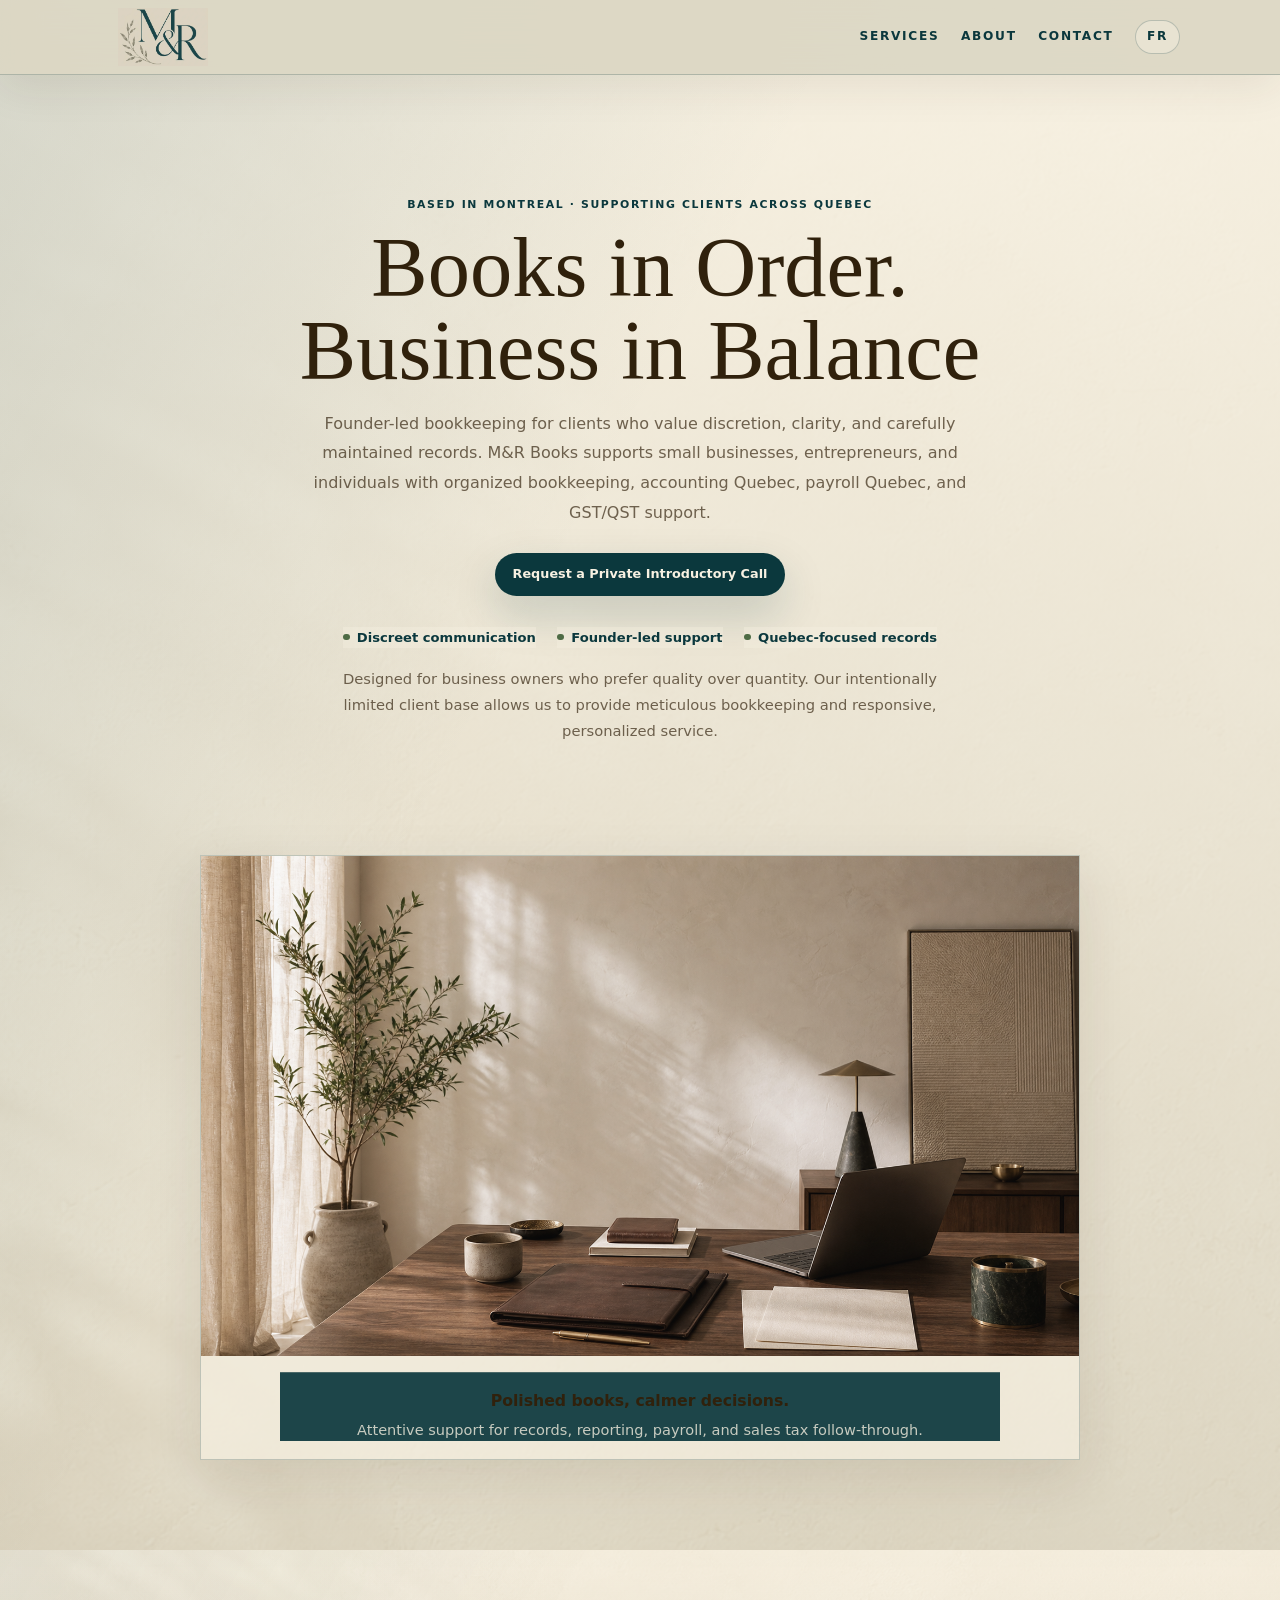
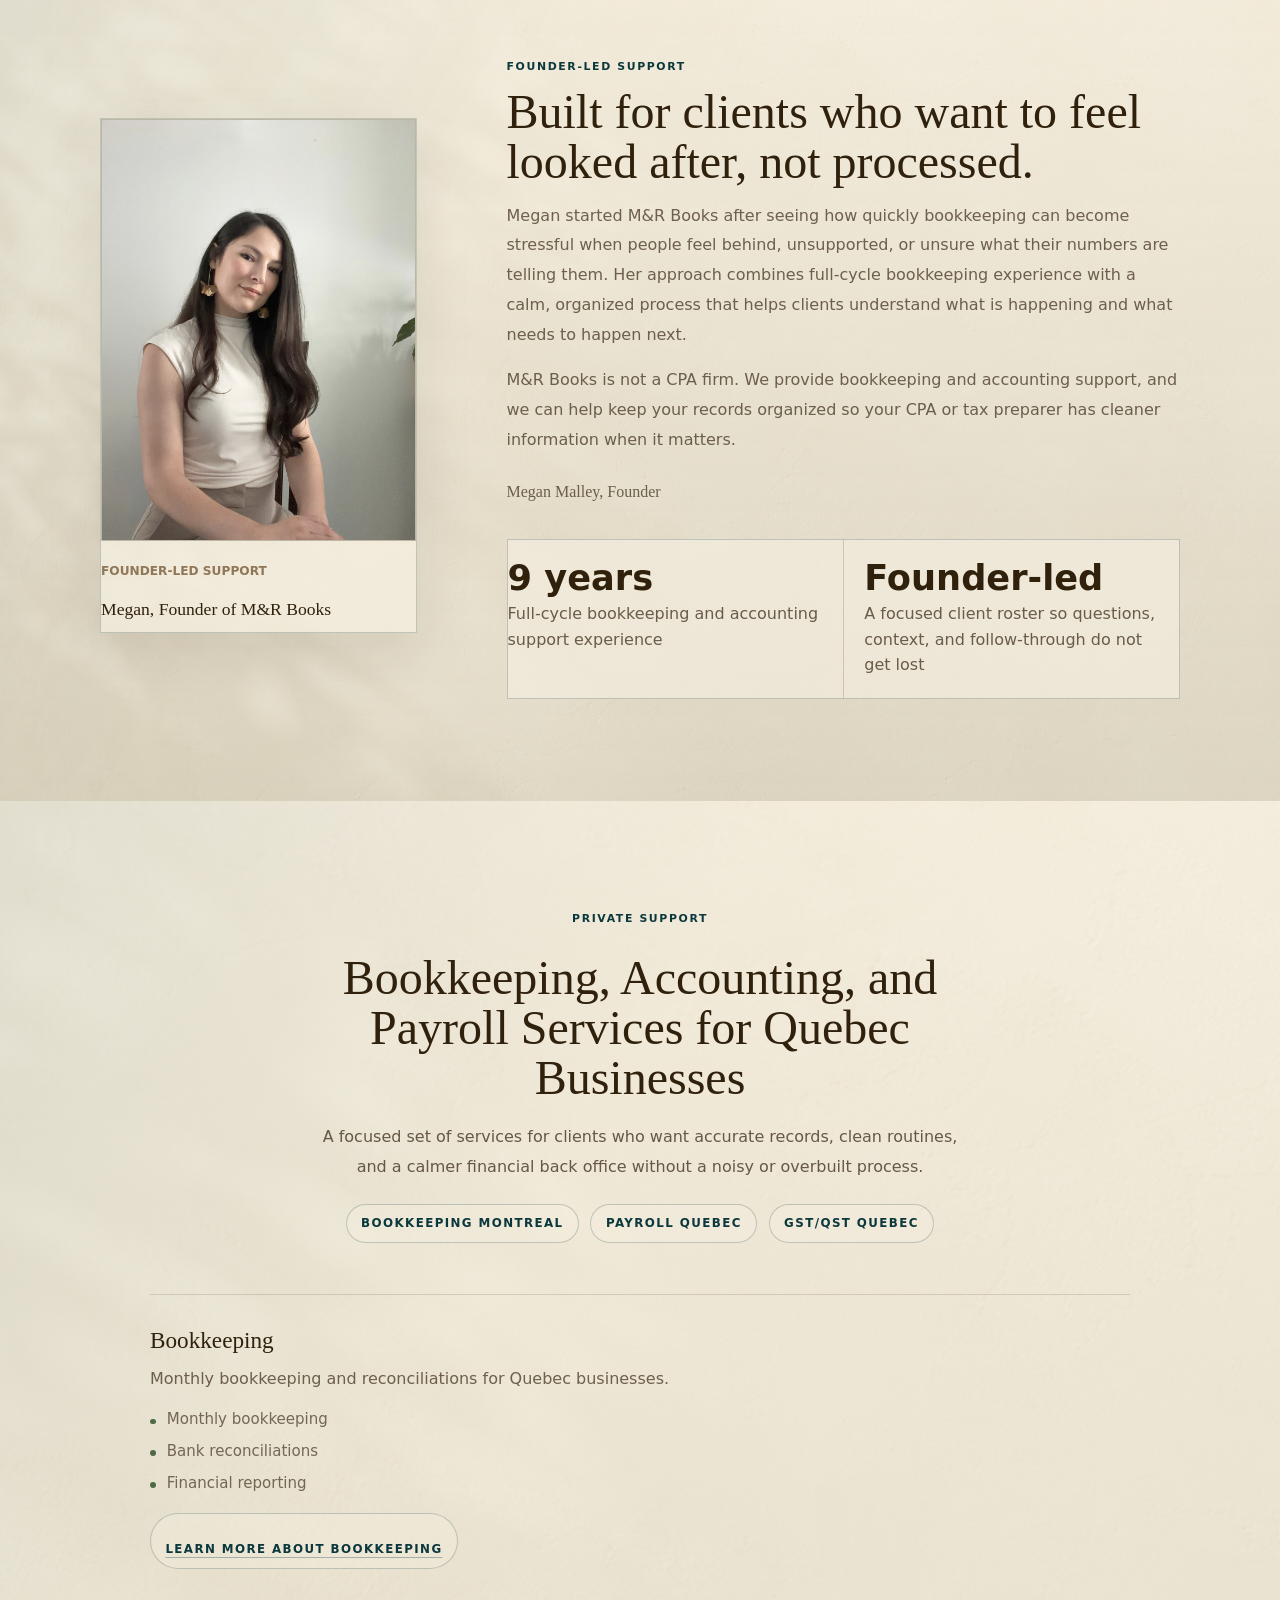
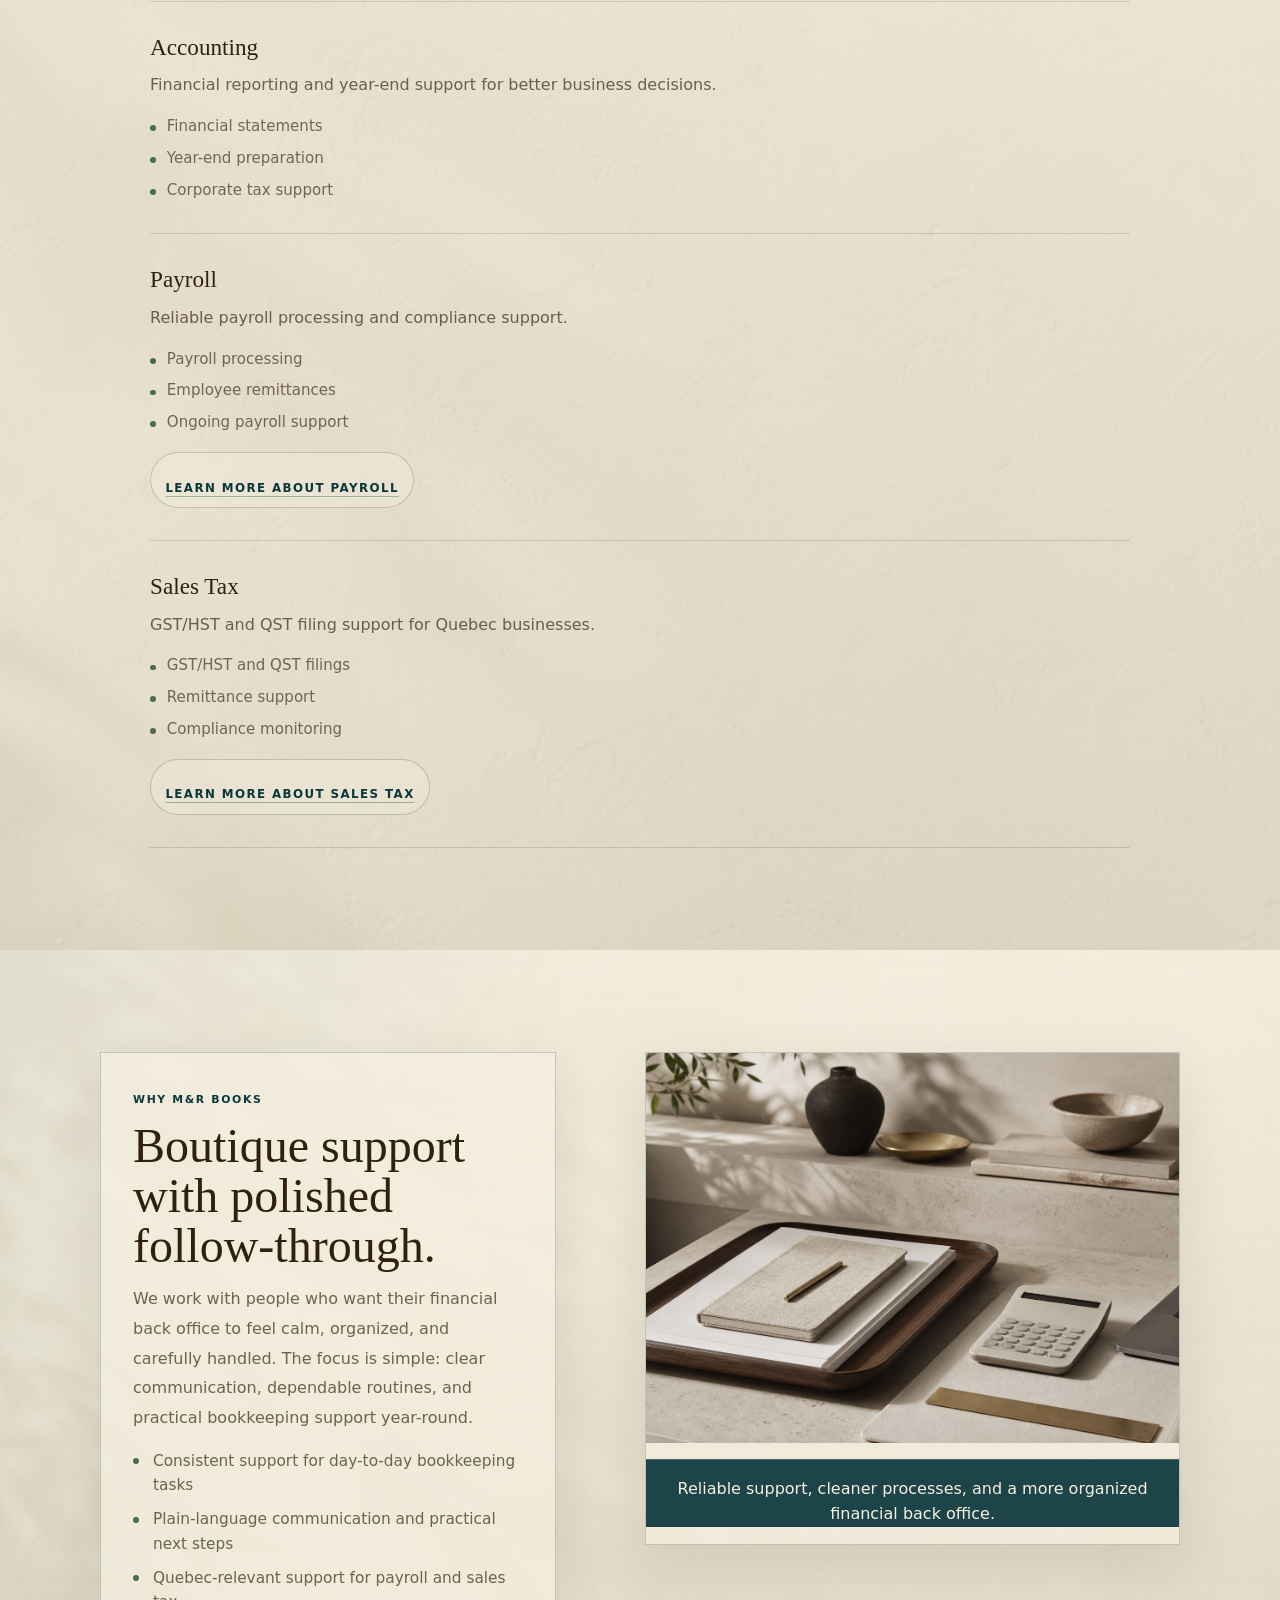
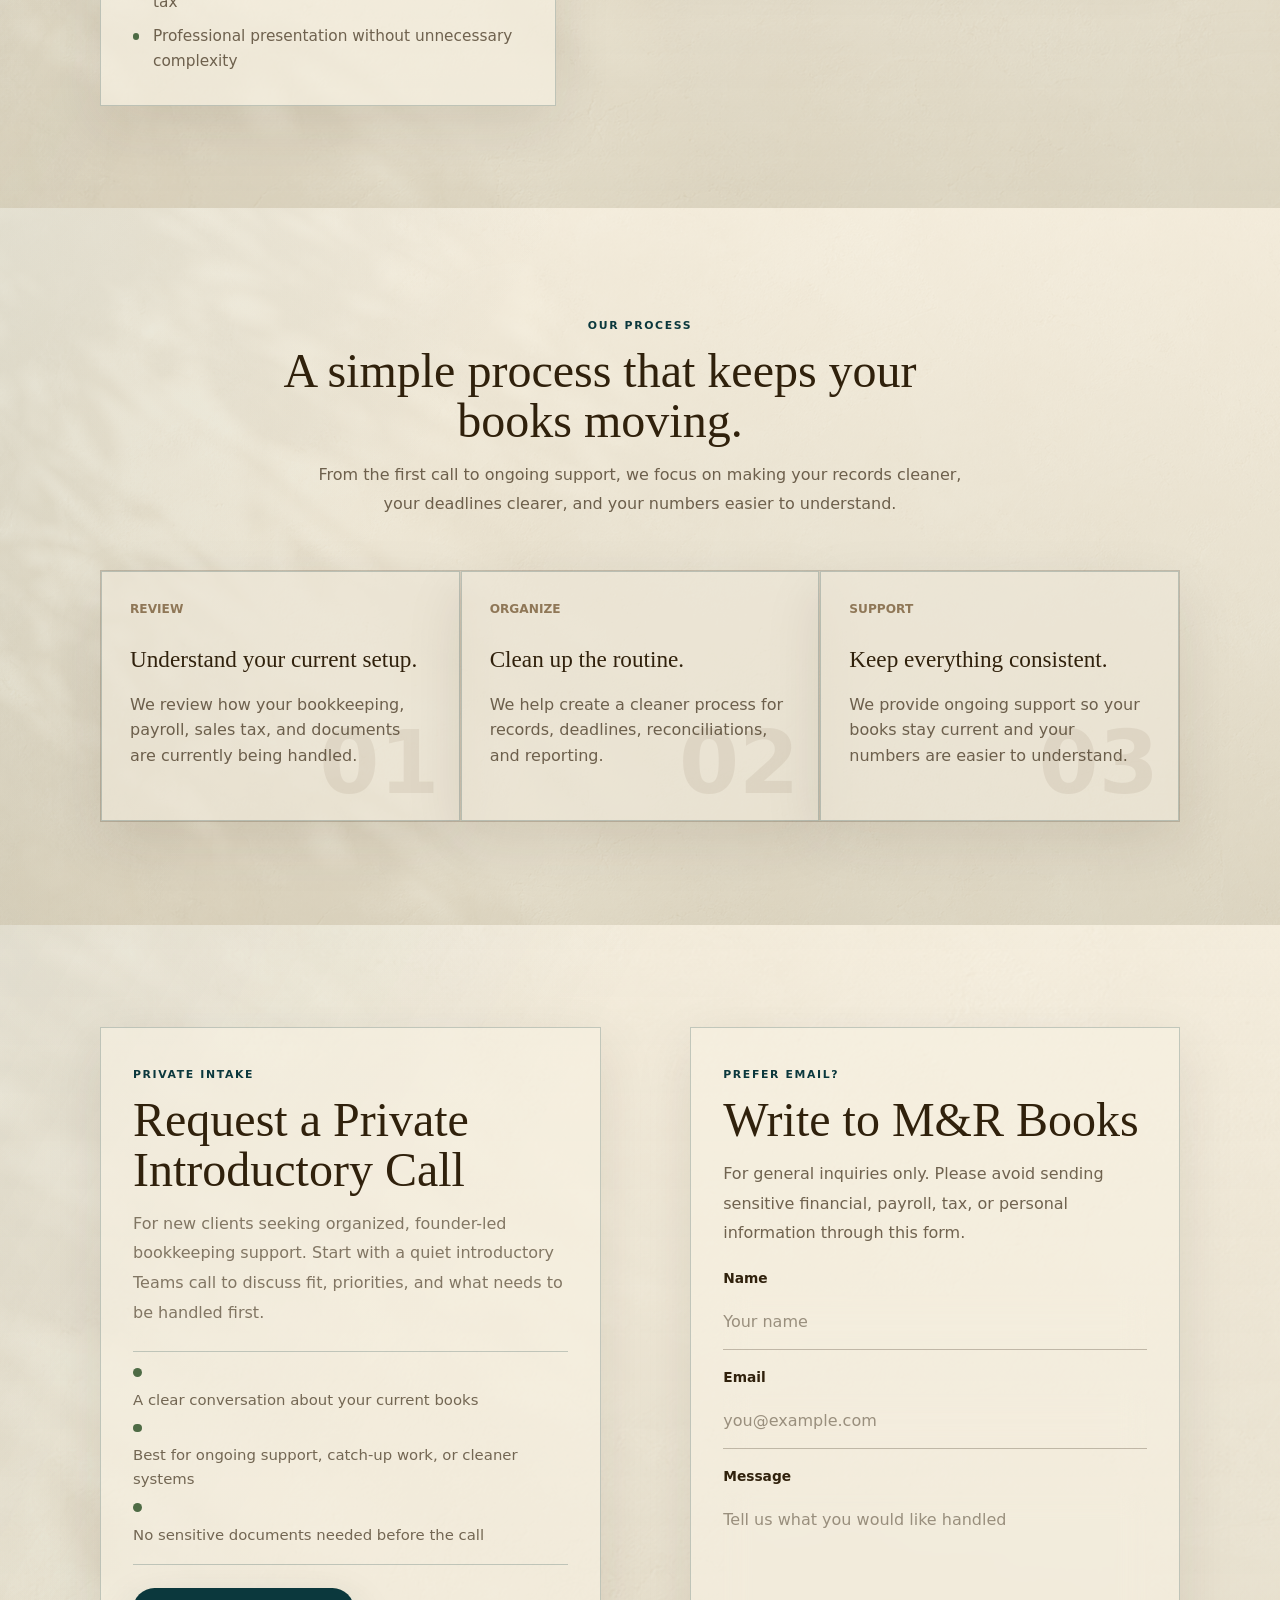
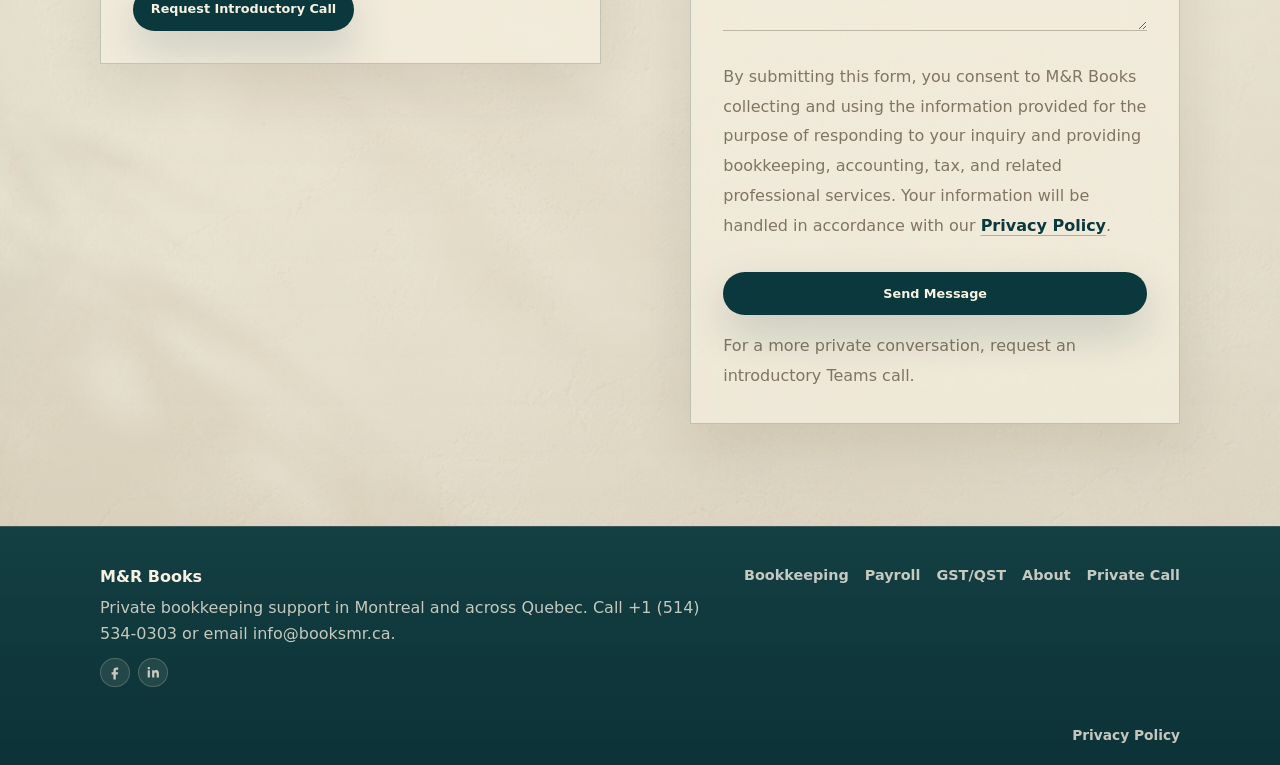
==== index.html @ be4e782a "Update index.html" ====
<!DOCTYPE html>
<html lang="en">
<head>
  <meta charset="UTF-8" />
  <meta name="viewport" content="width=device-width, initial-scale=1.0" />
  <title>Bookkeeping Services Montreal &amp; Quebec | M&amp;R Books</title>
  <meta name="description" content="M&amp;R Books provides modern bookkeeping, accounting, payroll Quebec, and GST/QST support for small businesses, entrepreneurs, and individuals in Montreal and across Quebec.">
  <meta name="keywords" content="bookkeeping Montreal, bookkeeping Quebec, accounting services Montreal, accounting Quebec, payroll Quebec, payroll services Quebec, small business bookkeeping Montreal, GST QST filing Quebec">
  <link rel="stylesheet" href="styles.css" />
  <script type="application/ld+json">
  {
    "@context": "https://schema.org",
    "@graph": [
      {
        "@type": [
          "AccountingService",
          "LocalBusiness"
        ],
        "@id": "https://booksmr.ca/#business",
        "name": "M&R Books",
        "url": "https://booksmr.ca/",
        "logo": "https://booksmr.ca/logo.png",
        "image": [
          "https://booksmr.ca/logo.png",
          "https://booksmr.ca/bg-hero.jpg"
        ],
        "description": "M&R Books provides boutique bookkeeping, accounting, payroll, and GST/QST support for small businesses, entrepreneurs, and individuals in Montreal and across Quebec.",
        "telephone": "+15145340303",
        "email": "info@booksmr.ca",
        "priceRange": "$",
        "address": {
          "@type": "PostalAddress",
          "addressLocality": "Montreal",
          "addressRegion": "QC",
          "addressCountry": "CA"
        },
        "areaServed": [
          {
            "@type": "City",
            "name": "Montreal"
          },
          {
            "@type": "AdministrativeArea",
            "name": "Quebec"
          }
        ],
        "availableLanguage": [
          "English",
          "French"
        ],
        "knowsAbout": [
          "bookkeeping Montreal",
          "bookkeeping Quebec",
          "accounting Quebec",
          "payroll Quebec",
          "GST/QST filing",
          "small business bookkeeping"
        ],
        "contactPoint": {
          "@type": "ContactPoint",
          "contactType": "customer support",
          "telephone": "+15145340303",
          "email": "info@booksmr.ca",
          "areaServed": "CA-QC",
          "availableLanguage": [
            "English",
            "French"
          ]
        },
        "potentialAction": {
          "@type": "ReserveAction",
          "name": "Request a private introductory call",
      "target": "https://book.booksmr.ca"
        },
        "hasOfferCatalog": {
          "@type": "OfferCatalog",
          "name": "Bookkeeping and accounting support services",
          "itemListElement": [
            {
              "@type": "Offer",
              "itemOffered": {
                "@type": "Service",
                "name": "Bookkeeping services",
                "serviceType": "Bookkeeping",
                "areaServed": [
                  "Montreal",
                  "Quebec"
                ],
                "url": "https://booksmr.ca/bookkeeping-montreal.html"
              }
            },
            {
              "@type": "Offer",
              "itemOffered": {
                "@type": "Service",
                "name": "Payroll services",
                "serviceType": "Payroll support",
                "areaServed": "Quebec",
                "url": "https://booksmr.ca/payroll-services-quebec.html"
              }
            },
            {
              "@type": "Offer",
              "itemOffered": {
                "@type": "Service",
                "name": "GST/QST sales tax filing",
                "serviceType": "Sales tax filing",
                "areaServed": "Quebec",
                "url": "https://booksmr.ca/sales-tax-filing-quebec.html"
              }
            }
          ]
        }
      },
      {
        "@type": "WebSite",
        "@id": "https://booksmr.ca/#website",
        "url": "https://booksmr.ca/",
        "name": "M&R Books",
        "publisher": {
          "@id": "https://booksmr.ca/#business"
        },
        "inLanguage": [
          "en-CA",
          "fr-CA"
        ]
      },
      {
        "@type": "WebPage",
        "@id": "https://booksmr.ca/#webpage",
        "url": "https://booksmr.ca/",
        "name": "Bookkeeping Services Montreal & Quebec | M&R Books",
        "description": "Modern bookkeeping, accounting, payroll Quebec, and GST/QST support for small businesses, entrepreneurs, and individuals in Montreal and across Quebec.",
        "isPartOf": {
          "@id": "https://booksmr.ca/#website"
        },
        "about": {
          "@id": "https://booksmr.ca/#business"
        },
        "inLanguage": "en-CA"
      }
    ]
  }
  </script>
  <link rel="canonical" href="https://booksmr.ca/" />
  <link rel="alternate" hreflang="en-CA" href="https://booksmr.ca/" />
  <link rel="alternate" hreflang="fr-CA" href="https://booksmr.ca/index_fr.html" />
  <link rel="alternate" hreflang="x-default" href="https://booksmr.ca/" />
  <meta property="og:type" content="website" />
  <meta property="og:site_name" content="M&amp;R Books" />
  <meta property="og:locale" content="en_CA" />
  <meta property="og:locale:alternate" content="fr_CA" />
  <meta property="og:title" content="Bookkeeping Services Montreal &amp; Quebec | M&amp;R Books" />
  <meta property="og:description" content="M&amp;R Books provides modern bookkeeping, accounting, payroll Quebec, and GST/QST support for small businesses, entrepreneurs, and individuals in Montreal and across Quebec." />
  <meta property="og:url" content="https://booksmr.ca/" />
  <meta property="og:image" content="https://booksmr.ca/assets/mr-books-hero.png" />
  <style>
    body.index-private-test .nav-links { gap: clamp(0.85rem, 2vw, 1.35rem) !important; }
    body.index-private-test .hero-proof { margin-top: 1.9rem !important; }
    body.index-private-test .private-positioning { max-width: 620px; margin: 1.15rem auto 0; color: rgba(48, 33, 12, 0.58); font-size: 0.92rem; line-height: 1.75; }
    body.index-private-test #services .service-card { grid-template-columns: 1fr !important; }
    body.index-private-test #services .service-card > img { display: none !important; }
    body.index-private-test #services .service-card > div,
    body.index-private-test #services .service-card .service-card-body { padding-left: 0 !important; }
    body.index-private-test .service-page-nav { display: flex; flex-wrap: wrap; justify-content: center; gap: 0.72rem; margin-top: 1.35rem; }
    body.index-private-test .service-page-nav a,
    body.index-private-test #services .service-link { display: inline-flex !important; align-items: center; min-height: 38px; border: 1px solid rgba(11, 56, 61, 0.22); border-radius: 999px; padding: 0.58rem 0.9rem; color: #0B383D !important; background: rgba(247, 241, 226, 0.34); font-size: 0.74rem; font-weight: 800; letter-spacing: 0.12em; text-transform: uppercase; text-decoration: none; }
    body.index-private-test #services .service-link { margin-top: 1.15rem; }
    body.index-private-test .service-page-nav a:hover,
    body.index-private-test #services .service-link:hover { background: rgba(11, 56, 61, 0.08); border-color: rgba(11, 56, 61, 0.38); }
    body.index-private-test .founder-signature { margin-top: 1.4rem; color: #30210C; font-family: Georgia, "Times New Roman", serif; font-size: 1.15rem; }
    body.index-private-test .home-founder-proof { max-width: 760px; }
    body.index-private-test .booking-benefits { border-top: 1px solid rgba(48, 33, 12, 0.16); border-bottom: 1px solid rgba(48, 33, 12, 0.16); padding: 1rem 0; }
    body.index-private-test .micro-trust { display: none !important; }
    body.index-private-test .footer-links a[href="#book"] { display: none !important; }
  </style>
</head>
<body class="index-private-test boutique-luxury">
  <a class="skip-link" href="#main">Skip to main content</a>
  <div class="top-strip">
    <div class="container top-strip-inner">
      <div class="top-strip-left" aria-label="Contact information">
        <a href="tel:+15145340303">(514) 534-0303</a>
        <a href="mailto:info@booksmr.ca">info@booksmr.ca</a>
      </div>
      <div class="top-strip-right"><span>Boutique bookkeeping, accounting, and payroll Quebec</span></div>
    </div>
  </div>
  <header class="site-header">
    <div class="container nav">
      <a href="index.html" class="brand-logo" aria-label="M&amp;R Books home">
        <img src="logo.png" alt="M&amp;R Books bookkeeping and accounting logo" class="logo-img" width="420" height="116" />
      </a>
      <nav class="nav-links" aria-label="Primary navigation"><a href="index.html#services">Services</a><a href="about.html">About</a><a href="index.html#contact">Contact</a><a href="index_fr.html" class="lang-switch" lang="fr">FR</a></nav>
    </div>
  </header>
  <main id="main">
<section class="section hero" aria-labelledby="hero-title"><div class="container hero-grid"><div class="hero-copy"><div class="eyebrow">Based in Montreal &middot; Supporting Clients Across Quebec</div><h1 id="hero-title">Books in Order. Business in Balance</h1><p class="lead">Founder-led bookkeeping for clients who value discretion, clarity, and carefully maintained records. M&amp;R Books supports small businesses, entrepreneurs, and individuals with organized bookkeeping, accounting Quebec, payroll Quebec, and GST/QST support.</p><div class="hero-actions"><a href="#book" class="btn btn-primary">Request a Private Introductory Call</a></div><div class="hero-proof"><span>Discreet communication</span><span>Founder-led support</span><span>Quebec-focused records</span></div><p class="private-positioning">Designed for business owners who prefer quality over quantity. Our intentionally limited client base allows us to provide meticulous bookkeeping and responsive, personalized service.</p></div><div class="hero-media"><div class="image-frame"><img src="assets/mr-books-hero.png" alt="Professional bookkeeping workspace for Montreal and Quebec business financial records" width="1200" height="800" loading="eager" /><div class="floating-badge"><strong>Polished books, calmer decisions.</strong><span>Attentive support for records, reporting, payroll, and sales tax follow-through.</span></div></div></div></div></section>
<section class="section section-soft home-founder" aria-labelledby="home-founder-title"><div class="container founder-story-grid"><figure class="founder-card home-founder-card"><div class="founder-photo-shell"><img class="founder-photo" src="assets/megan,jpg.jpg" alt="Megan, founder of M&R Books" width="1536" height="2048" loading="lazy" decoding="async" /></div><figcaption><span>Founder-led support</span><strong>Megan, Founder of M&amp;R Books</strong></figcaption></figure><div class="founder-story-copy"><span class="section-kicker">Founder-led support</span><h2 id="home-founder-title">Built for clients who want to feel looked after, not processed.</h2><p>Megan started M&amp;R Books after seeing how quickly bookkeeping can become stressful when people feel behind, unsupported, or unsure what their numbers are telling them. Her approach combines full-cycle bookkeeping experience with a calm, organized process that helps clients understand what is happening and what needs to happen next.</p><p>M&amp;R Books is not a CPA firm. We provide bookkeeping and accounting support, and we can help keep your records organized so your CPA or tax preparer has cleaner information when it matters.</p><p class="founder-signature">Megan Malley, Founder</p><div class="experience-panel home-founder-proof" aria-label="Founder experience highlights"><div><strong>9 years</strong><span>Full-cycle bookkeeping and accounting support experience</span></div><div><strong>Founder-led</strong><span>A focused client roster so questions, context, and follow-through do not get lost</span></div></div></div></div></section>
<section id="services" class="section section-solid"><div class="section-transition"></div><div class="container"><div class="section-heading centered"><span class="section-kicker">Private support</span><h2>Bookkeeping, Accounting, and Payroll Services for Quebec Businesses</h2><p class="muted">A focused set of services for clients who want accurate records, clean routines, and a calmer financial back office without a noisy or overbuilt process.</p><div class="service-page-nav" aria-label="Service pages"><a href="bookkeeping-montreal.html">Bookkeeping Montreal</a><a href="payroll-services-quebec.html">Payroll Quebec</a><a href="sales-tax-filing-quebec.html">GST/QST Quebec</a></div></div><div class="services-grid"><article class="glass-card service-card has-image service-card-primary"><img src="assets/mr-books-bookkeeping.png" alt="Organized bookkeeping records and financial documents for a small business" width="900" height="600" loading="lazy" /><div class="service-card-body"><span class="service-meta">Flagship service</span><h3><a href="bookkeeping-montreal.html">Bookkeeping</a></h3><p class="muted">Organized bookkeeping Montreal and bookkeeping Quebec support built around clean records, regular reconciliations, and reporting you can actually use.</p><ul class="feature-list"><li>Receipt and document organization</li><li>Financial transaction recording and maintenance</li><li>Bank and account reconciliations</li><li>Cash flow review and profit margin visibility</li><li>Regular reporting for better client visibility</li></ul><a href="bookkeeping-montreal.html" class="service-link">Learn more about bookkeeping</a></div></article><article class="glass-card service-card has-image"><img src="assets/mr-books-consultation.png" alt="Accounting and financial reporting support for Quebec businesses" width="900" height="600" loading="lazy" /><div class="service-card-body"><span class="service-meta">Financial reporting</span><h3>Accounting</h3><ul class="feature-list"><li>Financial statements</li><li>Interim financial statements</li><li>Corporate tax preparation and filing</li></ul></div></article><article class="glass-card service-card has-image"><img src="assets/mr-books-payroll.png" alt="Payroll Quebec processing and reporting support" width="900" height="600" loading="lazy" /><div class="service-card-body"><span class="service-meta">Ongoing support</span><h3><a href="payroll-services-quebec.html">Payroll</a></h3><ul class="feature-list"><li>Payroll processing</li><li>Vacation, sick pay, and holiday pay tracking</li><li>Deductions at source, CNESST reporting, and tax slips</li><li>Employee portal maintenance</li></ul><a href="payroll-services-quebec.html" class="service-link">Learn more about payroll</a></div></article><article class="glass-card service-card has-image"><img src="assets/mr-books-tax.png" alt="GST/QST sales tax filing and compliance support in Quebec" width="900" height="600" loading="lazy" /><div class="service-card-body"><span class="service-meta">Compliance support</span><h3><a href="sales-tax-filing-quebec.html">Sales Tax</a></h3><ul class="feature-list"><li>GST/HST and QST reporting and filing</li><li>Payment code support for peace of mind</li><li>Quick method calculations</li><li>Government portal supervision</li></ul><a href="sales-tax-filing-quebec.html" class="service-link">Learn more about sales tax</a></div></article></div></div></section>
<section id="why" class="section section-soft"><div class="section-transition"></div><div class="container split-grid"><div class="glass-card cta-card"><span class="section-kicker">Why M&amp;R Books</span><h2>Boutique support with polished follow-through.</h2><p class="muted">We work with people who want their financial back office to feel calm, organized, and carefully handled. The focus is simple: clear communication, dependable routines, and practical bookkeeping support year-round.</p><ul class="feature-list"><li>Consistent support for day-to-day bookkeeping tasks</li><li>Plain-language communication and practical next steps</li><li>Quebec-relevant support for payroll and sales tax</li><li>Professional presentation without unnecessary complexity</li></ul></div><div class="image-frame"><img src="assets/mr-books-consultation.png" alt="Boutique bookkeeping meeting for organized business support in Quebec" width="1200" height="820" loading="lazy" /><div class="floating-badge">Reliable support, cleaner processes, and a more organized financial back office.</div></div></div></section>
<section id="process" class="section section-solid"><div class="section-transition"></div><div class="container"><div class="section-heading centered"><span class="section-kicker">Our process</span><h2>A simple process that keeps your books moving.</h2><p class="muted">From the first call to ongoing support, we focus on making your records cleaner, your deadlines clearer, and your numbers easier to understand.</p></div><div class="process-grid"><article class="glass-card process-card" data-step="01"><strong>Review</strong><h3>Understand your current setup.</h3><p>We review how your bookkeeping, payroll, sales tax, and documents are currently being handled.</p></article><article class="glass-card process-card" data-step="02"><strong>Organize</strong><h3>Clean up the routine.</h3><p>We help create a cleaner process for records, deadlines, reconciliations, and reporting.</p></article><article class="glass-card process-card" data-step="03"><strong>Support</strong><h3>Keep everything consistent.</h3><p>We provide ongoing support so your books stay current and your numbers are easier to understand.</p></article></div></div></section>
<section id="contact" class="section section-soft"><div class="section-transition"></div><div class="container booking-layout"><article class="glass-card booking-card" id="book"><span class="section-kicker">Private intake</span><h2>Request a Private Introductory Call</h2><p>For new clients seeking organized, founder-led bookkeeping support. Start with a quiet introductory Teams call to discuss fit, priorities, and what needs to be handled first.</p><ul class="booking-benefits"><li>A clear conversation about your current books</li><li>Best for ongoing support, catch-up work, or cleaner systems</li><li>No sensitive documents needed before the call</li></ul><div class="micro-trust"><span>Private introduction</span><span>Founder-led</span><span>Quebec-focused support</span></div><a href="https://book.booksmr.ca" target="_blank" rel="noopener" class="btn btn-primary">Request Introductory Call</a></article><article class="glass-card contact-card"><span class="section-kicker">Prefer email?</span><h2>Write to M&amp;R Books</h2><p class="muted">For general inquiries only. Please avoid sending sensitive financial, payroll, tax, or personal information through this form.</p><form class="form-grid" action="https://formsubmit.co/info@booksmr.ca" method="POST"><div class="field"><label for="name">Name</label><input id="name" type="text" name="name" placeholder="Your name" autocomplete="name" required /></div><div class="field"><label for="email">Email</label><input id="email" type="email" name="email" placeholder="you@example.com" autocomplete="email" required /></div><div class="field"><label for="message">Message</label><textarea id="message" name="message" placeholder="Tell us what you would like handled" required></textarea></div><input type="hidden" name="_subject" value="New Inquiry - Books MR Website"><input type="hidden" name="_captcha" value="false"><button class="btn btn-primary" type="submit">Send Message</button></form><p class="small-note">For a more private conversation, request an introductory Teams call.</p></article></div></section>
  </main>
  <footer class="site-footer">
    <div class="container footer-inner">
      <div class="footer-brand">
        <strong>M&amp;R Books</strong>
        <span>Private bookkeeping support in Montreal and across Quebec. Call <a href="tel:+15145340303">+1 (514) 534-0303</a> or email <a href="mailto:info@booksmr.ca">info@booksmr.ca</a>.</span>
      </div>
      <nav class="footer-links" aria-label="Footer navigation"><a href="bookkeeping-montreal.html">Bookkeeping</a><a href="payroll-services-quebec.html">Payroll</a><a href="sales-tax-filing-quebec.html">GST/QST</a><a href="about.html">About</a><a href="https://book.booksmr.ca">Private Call</a></nav>
    </div>
    <div class="container footer-legal"><a href="privacy.html">Privacy Policy</a></div>
  </footer>
  <script>
    document.querySelectorAll('a[href*="book.booksmr.ca"]').forEach(function (link) {
      link.href = 'https://book.booksmr.ca';
    });

    (function () {
      var isFrench = document.documentElement.lang.toLowerCase().indexOf('fr') === 0;
      var privacyUrl = isFrench ? 'politique-confidentialite.html' : 'privacy.html';
      var privacyLabel = isFrench ? 'Politique de confidentialité' : 'Privacy Policy';
      var footerNavs = document.querySelectorAll('.footer-nav, .about-footer-links');

      footerNavs.forEach(function (nav) {
        if (nav.querySelector('a[href="' + privacyUrl + '"]')) return;
        var link = document.createElement('a');
        link.className = 'footer-privacy-link';
        link.href = privacyUrl;
        link.textContent = privacyLabel;
        var bookLink = Array.from(nav.querySelectorAll('a')).find(function (item) {
          return item.textContent.trim().toLowerCase() === 'book' || item.textContent.trim().toLowerCase() === 'réserver';
        });
        nav.insertBefore(link, bookLink || null);
      });

      var form = document.querySelector('#contact form, form[action*="formsubmit.co"]');
      if (form && !form.querySelector('.form-consent')) {
        var consent = document.createElement('p');
        consent.className = 'form-consent';
        consent.innerHTML = isFrench
          ? 'En soumettant ce formulaire, vous consentez à ce que M&amp;R Books recueille et utilise les renseignements fournis afin de répondre à votre demande et de fournir des services de tenue de livres, de comptabilité, de fiscalité et des services professionnels connexes. Vos renseignements seront traités conformément à notre <a href="' + privacyUrl + '">Politique de confidentialité</a>.'
          : 'By submitting this form, you consent to M&amp;R Books collecting and using the information provided for the purpose of responding to your inquiry and providing bookkeeping, accounting, tax, and related professional services. Your information will be handled in accordance with our <a href="' + privacyUrl + '">Privacy Policy</a>.';
        var submit = form.querySelector('button[type="submit"], input[type="submit"], button');
        form.insertBefore(consent, submit || null);
      }
    })();

    (function () {
      var footer = document.querySelector('.site-footer');
      if (!footer || footer.querySelector('.footer-socials')) return;

      var target = footer.querySelector('.about-footer-copy') || footer.querySelector('.compact-footer-inner > div') || footer.querySelector('.footer-inner > div') || footer.querySelector('.footer-grid > div') || footer.querySelector('.container > div') || footer;
      var socials = document.createElement('div');
      socials.className = 'footer-socials';
      socials.setAttribute('aria-label', 'M&R Books social links');
      socials.innerHTML = '<a href="https://www.facebook.com/people/MR-Books/61589538657012/" target="_blank" rel="noopener" aria-label="M&R Books on Facebook"><svg viewBox="0 0 24 24" aria-hidden="true"><path d="M14 8h3V4h-3c-3 0-5 2-5 5v3H6v4h3v8h4v-8h3.2l.8-4h-4V9c0-.6.4-1 1-1Z"/></svg></a><a href="https://www.linkedin.com/company/m-r-books/" target="_blank" rel="noopener" aria-label="M&R Books on LinkedIn"><svg viewBox="0 0 24 24" aria-hidden="true"><path d="M6.5 8.7H2.8V21h3.7V8.7ZM4.7 7.2c1.2 0 2.1-.8 2.1-1.9S5.9 3.4 4.7 3.4s-2.1.8-2.1 1.9.9 1.9 2.1 1.9ZM21.5 21h-3.7v-6.2c0-1.5-.5-2.5-1.9-2.5-1 0-1.6.7-1.9 1.3-.1.2-.1.6-.1.9V21h-3.7V8.7h3.7v1.7c.5-.8 1.4-2 3.4-2 2.5 0 4.2 1.6 4.2 5.1V21Z"/></svg></a>';
      target.appendChild(socials);
    })();

    [
      {
        title: 'Bookkeeping',
        summary: 'Monthly bookkeeping and reconciliations for Quebec businesses.',
        bullets: ['Monthly bookkeeping', 'Bank reconciliations', 'Financial reporting']
      },
      {
        title: 'Accounting',
        summary: 'Financial reporting and year-end support for better business decisions.',
        bullets: ['Financial statements', 'Year-end preparation', 'Corporate tax support']
      },
      {
        title: 'Payroll',
        summary: 'Reliable payroll processing and compliance support.',
        bullets: ['Payroll processing', 'Employee remittances', 'Ongoing payroll support']
      },
      {
        title: 'Sales Tax',
        summary: 'GST/HST and QST filing support for Quebec businesses.',
        bullets: ['GST/HST and QST filings', 'Remittance support', 'Compliance monitoring']
      }
    ].forEach(function (service, index) {
      var card = document.querySelectorAll('#services .service-card')[index];
      if (!card) return;

      var heading = card.querySelector('h3');
      var list = card.querySelector('ul');
      var link = card.querySelector('a');
      var content = heading ? heading.parentElement : card;
      var summary = card.querySelector('.service-summary');

      if (heading) heading.textContent = service.title;
      if (!summary) {
        summary = document.createElement('p');
        summary.className = 'service-summary';
        if (heading && heading.nextSibling) {
          content.insertBefore(summary, heading.nextSibling);
        } else {
          content.appendChild(summary);
        }
      }
      summary.textContent = service.summary;

      Array.from(card.querySelectorAll('p')).forEach(function (paragraph) {
        if (paragraph !== summary) paragraph.remove();
      });

      if (list) {
        list.innerHTML = service.bullets.map(function (item) {
          return '<li>' + item + '</li>';
        }).join('');
      }

      if (link && link.parentElement !== content) {
        content.appendChild(link);
      }
    });
  </script>
  <script>
    (function () {
      var isFrench = document.documentElement.lang.toLowerCase().indexOf('fr') === 0;
      var privacyUrl = isFrench ? 'politique-confidentialite.html' : 'privacy.html';
      var privacyLabel = isFrench ? 'Politique de confidentialité' : 'Privacy Policy';
      var consentText = isFrench
        ? 'En soumettant ce formulaire, vous consentez à ce que M&amp;R Books recueille et utilise les renseignements fournis afin de répondre à votre demande et de fournir des services de tenue de livres, de comptabilité, de fiscalité et des services professionnels connexes. Vos renseignements seront traités conformément à notre <a href="' + privacyUrl + '">Politique de confidentialité</a>.'
        : 'By submitting this form, you consent to M&amp;R Books collecting and using the information provided for the purpose of responding to your inquiry and providing bookkeeping, accounting, tax, and related professional services. Your information will be handled in accordance with our <a href="' + privacyUrl + '">Privacy Policy</a>.';

      var footer = document.querySelector('.site-footer, footer');
      if (footer && !footer.querySelector('a[href="' + privacyUrl + '"]')) {
        var nav = footer.querySelector('.footer-nav, .about-footer-links, nav');
        if (!nav) {
          nav = document.createElement('nav');
          nav.className = 'footer-nav privacy-footer-nav';
          nav.setAttribute('aria-label', isFrench ? 'Navigation du pied de page' : 'Footer navigation');
          (footer.querySelector('.container') || footer).appendChild(nav);
        }
        var link = document.createElement('a');
        link.href = privacyUrl;
        link.className = 'footer-privacy-link';
        link.textContent = privacyLabel;
        var bookLink = Array.from(nav.querySelectorAll('a')).find(function (item) {
          var label = item.textContent.trim().toLowerCase();
          return label === 'book' || label === 'réserver';
        });
        nav.insertBefore(link, bookLink || null);
      }

      var form = document.querySelector('#contact form, form[action*="formsubmit.co"]');
      if (form && !form.querySelector('.form-consent')) {
        var consent = document.createElement('p');
        consent.className = 'form-consent';
        consent.innerHTML = consentText;
        var submit = form.querySelector('button[type="submit"], input[type="submit"], button');
        form.insertBefore(consent, submit || null);
      }
    })();
  </script>
</body>
</html>
---- styles.css ----
:root {
  --bg: #DBD6C3;
  --bg-2: #EEE8D7;
  --bg-3: #C9BFA5;
  --surface: rgba(247, 242, 226, 0.82);
  --surface-strong: rgba(239, 231, 211, 0.94);
  --text: #30210C;
  --muted: rgba(48, 33, 12, 0.72);
  --muted-2: rgba(48, 33, 12, 0.56);
  --line: rgba(143, 119, 87, 0.24);
  --line-strong: rgba(143, 119, 87, 0.46);
  --accent: #8F7757;
  --accent-strong: #DBD6C3;
  --success: #B8AF8C;
  --max: 1180px;
  --radius: 8px;
  --shadow: 0 24px 70px rgba(48, 33, 12, 0.18);
  --shadow-soft: 0 18px 50px rgba(48, 33, 12, 0.12);
  --header-height: 76px;
}
* { box-sizing: border-box; }
html { scroll-behavior: smooth; scroll-padding-top: calc(var(--header-height) + 24px); }
body {
  margin: 0;
  font-family: Inter, ui-sans-serif, system-ui, -apple-system, BlinkMacSystemFont, "Segoe UI", Arial, sans-serif;
  background: radial-gradient(circle at 10% 0%, rgba(94, 188, 232, 0.10), transparent 28rem), radial-gradient(circle at 86% 8%, rgba(142, 227, 204, 0.06), transparent 24rem), linear-gradient(180deg, var(--bg) 0%, var(--bg-2) 52%, #0c233c 100%);
  color: var(--text);
  line-height: 1.6;
  overflow-x: hidden;
  text-rendering: optimizeLegibility;
  -webkit-font-smoothing: antialiased;
}
body::before {
  content: "";
  position: fixed;
  inset: 0;
  z-index: 0;
  pointer-events: none;
  opacity: 0.18;
  background-image: linear-gradient(rgba(255, 255, 255, 0.018) 1px, transparent 1px), linear-gradient(90deg, rgba(255, 255, 255, 0.018) 1px, transparent 1px);
  background-size: 88px 88px;
  mask-image: linear-gradient(to bottom, rgba(0, 0, 0, 0.42), transparent 82%);
}
a { color: inherit; text-decoration: none; }
img { display: block; width: 100%; height: auto; object-fit: cover; }
h1, h2, h3, p { margin-top: 0; }
h1, h2, h3 { line-height: 1.05; letter-spacing: 0; }
h1 { max-width: 12ch; margin-bottom: 1rem; font-size: 4.35rem; font-weight: 780; }
h2 { margin-bottom: 0.85rem; font-size: 2.65rem; font-weight: 760; }
h3 { margin: 0 0 0.65rem; font-size: 1.22rem; font-weight: 740; }
p { margin-bottom: 1rem; }
ul { margin: 0; padding: 0; list-style: none; }
.skip-link { position: absolute; left: 1rem; top: 1rem; z-index: 2000; padding: 0.75rem 1rem; border-radius: var(--radius); background: #ffffff; color: #071323; font-weight: 800; transform: translateY(-140%); transition: transform 0.2s ease; }
.skip-link:focus { transform: translateY(0); }
.container { position: relative; z-index: 2; width: min(100% - 2rem, var(--max)); margin: 0 auto; }
.muted { color: var(--muted); }
.eyebrow, .section-kicker, .service-meta { display: inline-flex; align-items: center; width: fit-content; border: 1px solid var(--line-strong); border-radius: 999px; color: #dff4ff; background: rgba(94, 188, 232, 0.09); font-size: 0.78rem; font-weight: 800; line-height: 1; letter-spacing: 0; text-transform: uppercase; }
.eyebrow { padding: 0.58rem 0.78rem; margin-bottom: 1rem; }
.section-kicker { padding: 0.5rem 0.68rem; margin-bottom: 0.9rem; }
.section-heading { max-width: 760px; margin-bottom: 2.2rem; }
.section-heading.centered { margin-inline: auto; text-align: center; }
.section-heading p { max-width: 64ch; }
.section-heading.centered p { margin-inline: auto; }
.btn { display: inline-flex; align-items: center; justify-content: center; min-height: 48px; padding: 0.88rem 1.15rem; border: 1px solid transparent; border-radius: var(--radius); font: inherit; font-weight: 800; line-height: 1; cursor: pointer; transition: transform 0.2s ease, box-shadow 0.2s ease, background 0.2s ease, border-color 0.2s ease, color 0.2s ease; white-space: nowrap; }
.btn:hover { transform: translateY(-1px); }
.btn:focus-visible, a:focus-visible, input:focus-visible, textarea:focus-visible, button:focus-visible { outline: 3px solid rgba(139, 216, 243, 0.75); outline-offset: 3px; }
.btn-primary { color: #031322; background: linear-gradient(135deg, #9be4fb 0%, #5ebce8 52%, #3c9ed2 100%); box-shadow: 0 14px 38px rgba(94, 188, 232, 0.28); }
.btn-primary:hover { box-shadow: 0 18px 46px rgba(94, 188, 232, 0.34); }
.btn-secondary { color: #eef8ff; border-color: rgba(139, 216, 243, 0.34); background: rgba(255, 255, 255, 0.045); backdrop-filter: blur(14px); -webkit-backdrop-filter: blur(14px); }
.btn-secondary:hover { border-color: rgba(139, 216, 243, 0.72); background: rgba(139, 216, 243, 0.12); }
.top-strip { position: relative; z-index: 20; border-bottom: 1px solid rgba(255, 255, 255, 0.08); background: rgba(5, 16, 29, 0.88); font-size: 0.92rem; }
.top-strip-inner { min-height: 42px; display: flex; align-items: center; justify-content: space-between; gap: 1rem; }
.top-strip a, .top-strip span { color: #d8e7f5; }
.top-strip-left, .top-strip-right { display: flex; align-items: center; gap: 1rem; flex-wrap: wrap; }
.site-header { position: sticky; top: 0; z-index: 1000; border-bottom: 1px solid rgba(255, 255, 255, 0.08); background: rgba(6, 19, 35, 0.78); box-shadow: 0 10px 30px rgba(0, 0, 0, 0.18); backdrop-filter: blur(18px); -webkit-backdrop-filter: blur(18px); }
.nav { min-height: var(--header-height); display: flex; align-items: center; justify-content: space-between; gap: 1.5rem; }
.brand-logo { display: inline-flex; align-items: center; flex: 0 0 auto; }
.logo-img { width: auto; height: 58px; max-width: 210px; object-fit: contain; filter: drop-shadow(0 10px 22px rgba(0, 0, 0, 0.22)); }
.nav-links { display: flex; align-items: center; justify-content: flex-end; gap: 0.9rem; flex-wrap: wrap; margin-left: auto; }
.nav-links a:not(.btn) { position: relative; color: #dce9f5; font-size: 0.86rem; font-weight: 800; text-transform: uppercase; letter-spacing: 0; }
.nav-links a:not(.btn)::after { content: ""; position: absolute; left: 0; bottom: -0.42rem; width: 100%; height: 1px; background: var(--accent-strong); opacity: 0; transform: scaleX(0.55); transform-origin: center; transition: opacity 0.2s ease, transform 0.2s ease; }
.nav-links a:not(.btn):hover { color: var(--accent-strong); }
.nav-links a:not(.btn):hover::after { opacity: 1; transform: scaleX(1); }
.lang-switch { padding-left: 0.2rem; }
.section { position: relative; z-index: 1; padding: 6rem 0; overflow: hidden; }
.section::before { content: ""; position: absolute; inset: 0; z-index: 0; pointer-events: none; }
.section-solid { background: radial-gradient(circle at 14% 10%, rgba(94, 188, 232, 0.07), transparent 24rem), linear-gradient(180deg, #0a1d33 0%, #0c223a 100%); }
.section-soft { background: linear-gradient(180deg, rgba(6, 19, 35, 0.92), rgba(6, 19, 35, 0.88)), url("bg-soft.jpg") center / cover no-repeat; }
.section-transition { position: absolute; left: 0; right: 0; top: 0; height: 1px; background: linear-gradient(90deg, transparent, rgba(139, 216, 243, 0.35), transparent); }
.glass-card { position: relative; overflow: hidden; border: 1px solid var(--line); border-radius: var(--radius); background: linear-gradient(180deg, rgba(255, 255, 255, 0.06), rgba(255, 255, 255, 0.02)), var(--surface); box-shadow: var(--shadow-soft); backdrop-filter: blur(16px); -webkit-backdrop-filter: blur(16px); }
.glass-card::before { content: ""; position: absolute; inset: 0; z-index: 0; pointer-events: none; background: linear-gradient(135deg, rgba(255, 255, 255, 0.08), transparent 28%); }
.glass-card > * { position: relative; z-index: 1; }
.hero { min-height: calc(100vh - 42px); display: flex; align-items: center; padding: 6.5rem 0 5.5rem; background: linear-gradient(90deg, rgba(6, 19, 35, 0.88) 0%, rgba(6, 19, 35, 0.64) 48%, rgba(6, 19, 35, 0.86) 100%), linear-gradient(180deg, rgba(6, 19, 35, 0.52), rgba(6, 19, 35, 0.92)), url("bg-hero.jpg") center / cover no-repeat; }
.hero::before { background: radial-gradient(circle at 76% 20%, rgba(94, 188, 232, 0.18), transparent 22rem), linear-gradient(180deg, transparent 72%, rgba(10, 29, 51, 0.96) 100%); }
.hero.compact { min-height: auto; padding: 5.8rem 0; background: linear-gradient(90deg, rgba(6, 19, 35, 0.90), rgba(6, 19, 35, 0.68)), linear-gradient(180deg, rgba(6, 19, 35, 0.54), rgba(6, 19, 35, 0.92)), url("bg-hero.jpg") center / cover no-repeat; }
.hero-grid, .split-grid, .booking-layout { display: grid; grid-template-columns: minmax(0, 0.98fr) minmax(360px, 0.82fr); gap: 3rem; align-items: center; }
.hero-copy { max-width: 690px; }
.hero-copy .lead { max-width: 58ch; margin-bottom: 1.5rem; color: #c9d9e8; font-size: 1.11rem; }
.hero-actions, .card-actions { display: flex; align-items: center; gap: 0.85rem; flex-wrap: wrap; margin: 1.5rem 0 1.25rem; }
.hero-proof, .micro-trust { display: flex; flex-wrap: wrap; gap: 0.65rem; color: #dcecf8; font-size: 0.91rem; }
.hero-proof span, .micro-trust span { display: inline-flex; align-items: center; gap: 0.45rem; padding: 0.48rem 0.62rem; border: 1px solid rgba(255, 255, 255, 0.09); border-radius: 999px; background: rgba(255, 255, 255, 0.04); font-weight: 700; }
.hero-proof span::before { content: ""; width: 0.42rem; height: 0.42rem; border-radius: 999px; background: var(--success); box-shadow: 0 0 18px rgba(142, 227, 204, 0.45); }
.hero-media { position: relative; }
.hero-media::before { content: ""; position: absolute; inset: -1.2rem; z-index: 0; border-radius: var(--radius); background: radial-gradient(circle at 76% 16%, rgba(139, 216, 243, 0.22), transparent 18rem); filter: blur(18px); }
.image-frame { position: relative; z-index: 1; overflow: hidden; border: 1px solid rgba(255, 255, 255, 0.13); border-radius: var(--radius); box-shadow: var(--shadow); background: var(--bg-3); isolation: isolate; }
.image-frame img { height: 520px; object-position: center; }
.image-frame::after { content: ""; position: absolute; inset: 0; background: linear-gradient(180deg, transparent 48%, rgba(5, 16, 29, 0.76) 100%), linear-gradient(90deg, rgba(5, 16, 29, 0.16), transparent 46%); pointer-events: none; }
.floating-badge { position: absolute; left: 1rem; right: 1rem; bottom: 1rem; z-index: 2; display: grid; gap: 0.25rem; padding: 1rem; border: 1px solid rgba(255, 255, 255, 0.12); border-radius: var(--radius); background: rgba(6, 19, 35, 0.72); backdrop-filter: blur(14px); -webkit-backdrop-filter: blur(14px); }
.floating-badge strong { color: #ffffff; font-size: 0.98rem; }
.floating-badge span { color: var(--muted); font-size: 0.91rem; }
.services-grid { display: grid; grid-template-columns: repeat(4, minmax(0, 1fr)); gap: 1.2rem; align-items: stretch; }
.card-grid, .process-grid, .faq-grid { display: grid; gap: 1.2rem; }
.card-grid.three, .process-grid { grid-template-columns: repeat(3, 1fr); }
.card-grid.two, .faq-grid { grid-template-columns: repeat(2, 1fr); }
.service-card, .info-card, .process-card, .faq-card { display: grid; min-height: 100%; padding: 1.45rem; transition: transform 0.2s ease, border-color 0.2s ease, box-shadow 0.2s ease; }
.service-card:hover, .info-card:hover { transform: translateY(-2px); border-color: rgba(139, 216, 243, 0.26); box-shadow: 0 24px 62px rgba(0, 0, 0, 0.32); }
.service-card.has-image { padding: 0; }
.service-card.has-image img { height: 220px; border-bottom: 1px solid rgba(255, 255, 255, 0.08); }
.service-card-body { display: flex; flex-direction: column; padding: 1.4rem; }
.service-card-primary { border-color: rgba(139, 216, 243, 0.28); background: radial-gradient(circle at 85% 0%, rgba(94, 188, 232, 0.11), transparent 15rem), linear-gradient(180deg, rgba(20, 60, 96, 0.74), rgba(9, 28, 50, 0.78)); }
.service-meta { padding: 0.42rem 0.56rem; margin-bottom: 0.9rem; font-size: 0.72rem; }
.feature-list { display: grid; gap: 0.58rem; color: var(--muted); font-size: 0.96rem; }
.feature-list li { position: relative; padding-left: 1.25rem; }
.feature-list li::before { content: ""; position: absolute; left: 0; top: 0.62em; width: 0.38rem; height: 0.38rem; border-radius: 999px; background: var(--accent-strong); box-shadow: 0 0 14px rgba(139, 216, 243, 0.34); }
.service-link { display: inline-flex; width: fit-content; align-items: center; gap: 0.45rem; margin-top: auto; padding-top: 1.1rem; color: #e8f6ff; font-weight: 800; text-decoration: underline; text-decoration-color: rgba(139, 216, 243, 0.44); text-underline-offset: 0.22rem; }
.service-link::after { content: "->"; color: var(--accent-strong); transition: transform 0.2s ease; }
.service-link:hover { color: var(--accent-strong); text-decoration-color: var(--accent-strong); }
.service-link:hover::after { transform: translateX(2px); }
.process-card { min-height: 260px; isolation: isolate; }
.process-card::after { content: attr(data-step); position: absolute; right: 1rem; bottom: -1.6rem; z-index: 0; color: rgba(139, 216, 243, 0.08); font-size: 7rem; font-weight: 900; line-height: 1; }
.process-card strong { display: inline-flex; width: fit-content; margin-bottom: 1.2rem; padding: 0.45rem 0.58rem; border: 1px solid rgba(139, 216, 243, 0.22); border-radius: 999px; color: var(--accent-strong); background: rgba(94, 188, 232, 0.08); font-size: 0.78rem; text-transform: uppercase; letter-spacing: 0; }
.process-card p, .info-card p, .faq-card p { color: var(--muted); }
.cta-card, .booking-card, .contact-card { padding: 2rem; }
.cta-card, .booking-card { border-color: rgba(139, 216, 243, 0.24); background: radial-gradient(circle at 82% 12%, rgba(94, 188, 232, 0.18), transparent 20rem), linear-gradient(180deg, rgba(19, 58, 94, 0.86), rgba(9, 28, 50, 0.82)); }
.booking-layout { grid-template-columns: minmax(0, 1.02fr) minmax(340px, 0.98fr); align-items: stretch; }
.booking-card h2, .contact-card h2 { font-size: 2.35rem; }
.booking-benefits { display: grid; grid-template-columns: repeat(3, 1fr); gap: 0.8rem; margin: 1.55rem 0; }
.booking-benefits li { min-height: 118px; padding: 1rem; border: 1px solid rgba(255, 255, 255, 0.08); border-radius: var(--radius); background: rgba(255, 255, 255, 0.045); color: #d7e8f5; font-size: 0.94rem; }
.booking-benefits li::before { content: ""; display: block; width: 0.55rem; height: 0.55rem; margin-bottom: 0.75rem; border-radius: 999px; background: var(--success); box-shadow: 0 0 18px rgba(142, 227, 204, 0.42); }
.form-grid { display: grid; gap: 0.95rem; margin-top: 1.2rem; }
.field { display: grid; gap: 0.35rem; }
label { color: #dff0fb; font-size: 0.9rem; font-weight: 800; }
input, textarea { width: 100%; min-height: 48px; padding: 0.95rem 1rem; border: 1px solid rgba(255, 255, 255, 0.12); border-radius: var(--radius); background: rgba(255, 255, 255, 0.055); color: #f6fbff; font: inherit; transition: border-color 0.2s ease, background 0.2s ease, box-shadow 0.2s ease; backdrop-filter: blur(12px); -webkit-backdrop-filter: blur(12px); }
input::placeholder, textarea::placeholder { color: #8fa8bf; }
input:focus, textarea:focus { border-color: rgba(139, 216, 243, 0.6); background: rgba(255, 255, 255, 0.075); box-shadow: 0 0 0 4px rgba(139, 216, 243, 0.11); outline: none; }
textarea { min-height: 138px; resize: vertical; }
.small-note { margin: 1rem 0 0; color: var(--muted-2); font-size: 0.9rem; }
.site-footer { position: relative; z-index: 2; border-top: 1px solid rgba(255, 255, 255, 0.08); background: rgba(4, 13, 24, 0.92); }
.footer-inner { display: grid; grid-template-columns: 1fr auto; gap: 2rem; padding: 2rem 0; align-items: center; color: var(--muted); }
.footer-brand strong { display: block; margin-bottom: 0.35rem; color: #f6fbff; font-size: 1rem; }
.footer-links { display: flex; gap: 1rem; flex-wrap: wrap; justify-content: flex-end; color: #dce9f5; font-size: 0.9rem; font-weight: 800; }
.footer-links a:hover, .top-strip a:hover { color: var(--accent-strong); }
@media (max-width: 1120px) {
  h1 { font-size: 3.6rem; }
  h2 { font-size: 2.25rem; }
  .hero-grid, .split-grid, .booking-layout { grid-template-columns: 1fr; }
  .services-grid { grid-template-columns: repeat(2, minmax(0, 1fr)); }
  .image-frame img { height: 420px; }
}
@media (max-width: 860px) {
  .nav { align-items: flex-start; flex-direction: column; gap: 0.75rem; padding: 0.85rem 0; }
  .nav-links { width: 100%; justify-content: flex-start; }
  .section, .hero, .hero.compact { padding: 4.5rem 0; }
  .services-grid, .process-grid, .booking-benefits, .card-grid.three, .card-grid.two, .faq-grid { grid-template-columns: 1fr; }
  .service-card.has-image img { height: 240px; }
  .booking-benefits li { min-height: auto; }
  .footer-inner { grid-template-columns: 1fr; }
  .footer-links { justify-content: flex-start; }
}
@media (max-width: 640px) {
  :root { --header-height: auto; }
  .container { width: min(100% - 1.25rem, var(--max)); }
  .top-strip-inner, .top-strip-left, .top-strip-right { justify-content: center; text-align: center; }
  .top-strip-inner { padding: 0.55rem 0; }
  .top-strip-right { display: none; }
  .brand-logo, .logo-img { max-width: 190px; }
  .nav { align-items: center; text-align: center; }
  .nav-links { justify-content: center; gap: 0.72rem; }
  .nav-links a:not(.btn) { font-size: 0.78rem; }
  h1 { max-width: 12ch; font-size: 2.75rem; }
  h2, .booking-card h2, .contact-card h2 { font-size: 2rem; }
  .hero-copy .lead { font-size: 1rem; }
  .hero-actions, .hero-actions .btn, .booking-card .btn, .contact-card .btn, .cta-card .btn { width: 100%; }
  .image-frame img { height: 320px; }
  .floating-badge { position: static; border-radius: 0; border-inline: 0; border-bottom: 0; }
  .hero-proof span, .micro-trust span { width: 100%; justify-content: center; }
  .service-card-body, .booking-card, .contact-card, .cta-card, .process-card, .info-card, .faq-card { padding: 1.2rem; }
  .service-card-body { padding-top: 1.25rem; }
  .footer-links { display: grid; gap: 0.65rem; }
}
@media (prefers-reduced-motion: reduce) {
  *, *::before, *::after { scroll-behavior: auto !important; transition-duration: 0.01ms !important; animation-duration: 0.01ms !important; animation-iteration-count: 1 !important; }
}
/* About page founder refresh */
body .about-hero {
  padding-top: clamp(4.5rem, 8vw, 7.5rem);
  padding-bottom: clamp(3.75rem, 7vw, 6.75rem);
}

body .about-page .about-hero-copy h1 {
  max-width: 760px;
  font-size: clamp(2.55rem, 5.1vw, 4.45rem);
  line-height: 1;
}

.about-page .section {
  position: relative;
}

.about-hero {
  padding-top: clamp(4.5rem, 8vw, 7.5rem);
  padding-bottom: clamp(3.75rem, 7vw, 6.75rem);
}

.about-hero::before,
.founder-section::before,
.about-cta::before {
  content: "";
  position: absolute;
  inset: 0;
  pointer-events: none;
  background:
    radial-gradient(circle at 12% 18%, rgba(64, 179, 210, 0.14), transparent 32%),
    radial-gradient(circle at 82% 26%, rgba(140, 189, 164, 0.13), transparent 34%);
  opacity: 0.75;
}

.about-hero-grid,
.founder-story-grid,
.about-fit-grid {
  position: relative;
  z-index: 1;
  display: grid;
  grid-template-columns: minmax(0, 1.08fr) minmax(300px, 0.82fr);
  gap: clamp(2rem, 5vw, 5rem);
  align-items: center;
}

.about-hero-copy {
  max-width: 760px;
}

.about-hero-copy h1 {
  max-width: 840px;
  margin: 0.8rem 0 1.25rem;
  font-size: clamp(2.55rem, 6.4vw, 5.2rem);
  line-height: 0.95;
}

.about-hero-copy .lead {
  max-width: 700px;
  font-size: clamp(1.08rem, 2vw, 1.35rem);
  color: rgba(232, 245, 255, 0.9);
}

.about-hero-copy p:not(.lead) {
  max-width: 680px;
  color: rgba(202, 220, 232, 0.88);
}

.about-hero-actions {
  display: flex;
  flex-wrap: wrap;
  gap: 0.9rem;
  margin-top: 2rem;
}

.founder-card {
  margin: 0;
  overflow: hidden;
  border: 1px solid rgba(120, 203, 224, 0.32);
  border-radius: 22px;
  background: linear-gradient(155deg, rgba(17, 50, 76, 0.9), rgba(8, 31, 51, 0.84));
  box-shadow: 0 26px 70px rgba(0, 0, 0, 0.34);
}

.founder-photo-shell {
  aspect-ratio: 4 / 5;
  overflow: hidden;
  background: rgba(5, 19, 32, 0.6);
}

.founder-photo {
  display: block;
  width: 100%;
  height: 100%;
  object-fit: cover;
  object-position: 50% 23%;
}

.founder-card figcaption {
  padding: clamp(1.25rem, 3vw, 1.75rem);
}

.founder-card figcaption span,
.principle-card span {
  display: inline-flex;
  width: fit-content;
  margin-bottom: 0.85rem;
  border: 1px solid rgba(120, 203, 224, 0.36);
  border-radius: 999px;
  padding: 0.35rem 0.7rem;
  color: #bdeefe;
  font-size: 0.75rem;
  font-weight: 800;
  letter-spacing: 0.04em;
  text-transform: uppercase;
  background: rgba(95, 184, 210, 0.12);
}

.founder-card figcaption strong {
  display: block;
  margin-bottom: 0.55rem;
  color: #f4fbff;
  font-size: clamp(1.15rem, 2vw, 1.4rem);
}

.founder-card figcaption p {
  margin: 0;
  color: rgba(206, 224, 234, 0.88);
}

.section-heading-left {
  max-width: 820px;
  margin-right: auto;
  margin-left: 0;
  text-align: left;
}

.about-principles-grid,
.about-services-grid {
  display: grid;
  grid-template-columns: repeat(3, minmax(0, 1fr));
  gap: 1rem;
  margin-top: clamp(1.7rem, 3vw, 2.4rem);
}

.about-services-grid {
  grid-template-columns: repeat(4, minmax(0, 1fr));
}

.principle-card,
.about-service-card,
.experience-panel,
.about-cta-panel {
  border: 1px solid rgba(120, 203, 224, 0.22);
  border-radius: 18px;
  background: linear-gradient(160deg, rgba(16, 48, 74, 0.82), rgba(8, 30, 50, 0.76));
  box-shadow: 0 18px 52px rgba(0, 0, 0, 0.2);
}

.principle-card,
.about-service-card {
  padding: clamp(1.25rem, 2.5vw, 1.7rem);
  transition: transform 180ms ease, border-color 180ms ease, background 180ms ease;
}

.principle-card:hover,
.about-service-card:hover {
  transform: translateY(-3px);
  border-color: rgba(120, 203, 224, 0.45);
  background: linear-gradient(160deg, rgba(20, 58, 88, 0.88), rgba(9, 34, 56, 0.82));
}

.principle-card h3,
.about-service-card h3 {
  margin: 0 0 0.7rem;
  color: #f4fbff;
}

.principle-card p,
.about-service-card p {
  margin: 0;
  color: rgba(204, 222, 233, 0.86);
}

.founder-section {
  overflow: hidden;
}

.founder-story-copy {
  position: relative;
  z-index: 1;
}

.founder-story-copy p {
  color: rgba(204, 222, 233, 0.88);
}

.experience-panel {
  position: relative;
  z-index: 1;
  display: grid;
  gap: 0;
  overflow: hidden;
}

.experience-panel div {
  padding: clamp(1.25rem, 3vw, 1.75rem);
  border-bottom: 1px solid rgba(120, 203, 224, 0.16);
}

.experience-panel div:last-child {
  border-bottom: 0;
}

.experience-panel strong {
  display: block;
  margin-bottom: 0.4rem;
  color: #f7fcff;
  font-size: clamp(1.45rem, 3vw, 2.2rem);
  line-height: 1;
}

.experience-panel span {
  color: rgba(203, 223, 234, 0.88);
}

.about-service-card {
  min-height: 100%;
}

.about-service-card a {
  display: inline-flex;
  margin-top: 1.15rem;
  color: #d6f5ff;
  font-weight: 800;
  text-decoration: underline;
  text-underline-offset: 0.25em;
}

.about-fit-grid {
  align-items: start;
}

.about-fit-grid h2 {
  margin-top: 0.8rem;
}

.about-fit-grid p {
  max-width: 680px;
  color: rgba(204, 222, 233, 0.88);
}

.fit-list {
  display: grid;
  gap: 0.85rem;
  margin: 0;
  padding: 0;
  list-style: none;
}

.fit-list li {
  position: relative;
  border: 1px solid rgba(120, 203, 224, 0.2);
  border-radius: 14px;
  padding: 1rem 1rem 1rem 2.65rem;
  color: rgba(228, 242, 249, 0.92);
  background: rgba(11, 39, 63, 0.55);
}

.fit-list li::before {
  content: "";
  position: absolute;
  top: 1.2rem;
  left: 1rem;
  width: 0.65rem;
  height: 0.65rem;
  border-radius: 999px;
  background: linear-gradient(135deg, #7ee3ff, #91d0b7);
  box-shadow: 0 0 0 0.35rem rgba(126, 227, 255, 0.1);
}

.about-cta-panel {
  position: relative;
  z-index: 1;
  display: grid;
  grid-template-columns: minmax(0, 1fr) auto;
  gap: 1.5rem;
  align-items: center;
  padding: clamp(1.5rem, 4vw, 2.5rem);
}

.about-cta-panel h2 {
  margin: 0.7rem 0 0.65rem;
}

.about-cta-panel p {
  max-width: 700px;
  margin: 0;
  color: rgba(204, 222, 233, 0.88);
}

@media (max-width: 1100px) {
  .about-services-grid {
    grid-template-columns: repeat(2, minmax(0, 1fr));
  }
}

@media (max-width: 900px) {
  .about-hero-grid,
  .founder-story-grid,
  .about-fit-grid,
  .about-cta-panel {
    grid-template-columns: 1fr;
  }

  .founder-card {
    max-width: 520px;
    margin-inline: auto;
  }

  .about-principles-grid {
    grid-template-columns: 1fr;
  }

  .about-cta-panel .btn {
    width: fit-content;
  }
}

@media (max-width: 620px) {
  .about-hero {
    padding-top: 3.5rem;
  }

  .about-hero-actions,
  .about-cta-panel .btn {
    width: 100%;
  }

  .about-hero-actions .btn,
  .about-cta-panel .btn {
    justify-content: center;
  }

  .about-services-grid {
    grid-template-columns: 1fr;
  }

  .founder-card {
    border-radius: 18px;
  }
}

/* Header guardrails */
.site-header .nav-inner {
  display: flex;
  align-items: center;
  justify-content: space-between;
  gap: 1rem;
}

.site-header .brand {
  display: inline-flex;
  flex: 0 0 auto;
  align-items: center;
  width: auto;
  max-width: 180px;
  background: transparent;
}

.site-header .brand img {
  display: block;
  width: min(128px, 30vw);
  max-width: 128px;
  height: auto;
  max-height: 58px;
  object-fit: contain;
  mix-blend-mode: screen;
}

.site-header .nav-links,
.site-header .nav-actions {
  display: flex;
  align-items: center;
}

@media (max-width: 900px) {
  .site-header .nav-inner {
    flex-wrap: wrap;
  }

  .site-header .brand img {
    width: 118px;
    max-height: 54px;
  }
}

/* Compact footer used on the refreshed About page */
.compact-footer {
  border-top: 1px solid rgba(120, 203, 224, 0.14);
  padding: 1.65rem 0;
  background: rgba(3, 18, 31, 0.96);
}

.compact-footer-inner {
  display: flex;
  align-items: center;
  justify-content: space-between;
  gap: 1.25rem;
}

.compact-footer strong {
  display: block;
  margin-bottom: 0.35rem;
  color: #f4fbff;
  font-size: 1rem;
}

.compact-footer p {
  max-width: 760px;
  margin: 0;
  color: rgba(205, 224, 235, 0.84);
  font-size: 0.95rem;
}

.footer-nav {
  display: flex;
  flex-wrap: wrap;
  justify-content: flex-end;
  gap: 1rem;
}

.footer-nav a {
  color: #e8f6ff;
  font-size: 0.9rem;
  font-weight: 800;
  text-decoration: none;
}

.footer-nav a:hover,
.footer-nav a:focus-visible {
  color: #83e3ff;
}

@media (max-width: 800px) {
  .compact-footer-inner {
    align-items: flex-start;
    flex-direction: column;
  }

  .footer-nav {
    justify-content: flex-start;
  }
}

/* Live About page fixes */
body .site-header img[src="logo.png"] {
  width: 126px !important;
  max-width: 126px !important;
  height: auto !important;
  max-height: 58px !important;
  object-fit: contain !important;
}

body .about-page .about-hero-grid {
  align-items: center;
}

body .about-page .founder-card {
  max-width: 520px;
  justify-self: end;
}

body .about-page .founder-card figcaption p {
  font-size: 0.96rem;
  line-height: 1.65;
}

body .site-footer .about-footer-inner {
  display: flex;
  align-items: center;
  justify-content: space-between;
  gap: 1.25rem;
  padding: 1.8rem 0;
}

body .site-footer .about-footer-copy p {
  max-width: 720px;
  margin: 0.35rem 0 0;
}

body .site-footer .about-footer-links {
  display: flex;
  flex-wrap: wrap;
  justify-content: flex-end;
  gap: 1rem;
}

@media (min-width: 901px) {
  body .about-page .about-hero-grid {
    grid-template-columns: minmax(0, 0.98fr) minmax(340px, 0.74fr) !important;
  }
}

@media (max-width: 900px) {
  body .about-page .founder-card {
    justify-self: center;
  }

  body .site-footer .about-footer-inner {
    align-items: flex-start;
    flex-direction: column;
  }

  body .site-footer .about-footer-links {
    justify-content: flex-start;
  }
}

@media (max-width: 620px) {
  body .about-page .about-hero-copy h1 {
    max-width: 12ch;
    font-size: clamp(2.2rem, 11vw, 3.15rem) !important;
    line-height: 1.03;
  }

  body .about-page .about-hero-copy .lead,
  body .about-page .about-hero-copy p:not(.lead) {
    font-size: 1rem;
    line-height: 1.65;
  }

  body .about-page .founder-card {
    max-width: 100%;
  }

  body .about-page .founder-photo-shell {
    aspect-ratio: 4 / 4.85;
  }

  body .about-page .about-cta-panel h2 {
    font-size: clamp(1.9rem, 8vw, 2.5rem);
    line-height: 1.08;
  }
}

/* Final homepage services polish override */
body #services .section-heading {
  max-width: 820px;
  margin-inline: auto;
  margin-bottom: clamp(2.6rem, 5vw, 4rem);
  text-align: center;
}

body #services .section-heading .eyebrow {
  margin-inline: auto;
}

body #services .section-heading h2 {
  max-width: 820px;
  margin: 0.85rem auto 1.25rem;
  font-size: clamp(2.25rem, 5vw, 4.2rem);
  line-height: 1.08;
  letter-spacing: 0;
}

body #services .section-heading p {
  max-width: 720px;
  margin-inline: auto;
  color: rgba(222, 238, 247, 0.9);
  font-size: clamp(1rem, 1.7vw, 1.2rem);
  line-height: 1.65;
}

body #services .services-grid {
  display: grid;
  grid-template-columns: repeat(4, minmax(0, 1fr));
  gap: clamp(1rem, 2vw, 1.5rem);
  align-items: stretch;
}

body #services .service-card {
  display: flex;
  min-height: 0 !important;
  overflow: hidden;
  flex-direction: column;
  border: 1px solid rgba(125, 202, 226, 0.32);
  border-radius: 8px;
  background: linear-gradient(180deg, rgba(14, 47, 76, 0.92), rgba(6, 26, 45, 0.94));
  box-shadow: 0 20px 58px rgba(0, 0, 0, 0.24);
}

body #services .service-card img {
  display: block;
  width: 100%;
  height: clamp(150px, 13vw, 190px);
  object-fit: cover;
}

body #services .service-card > div,
body #services .service-content {
  display: flex;
  flex: 1;
  flex-direction: column;
  padding: clamp(1.25rem, 2.2vw, 1.7rem);
}

body #services .service-card .service-tag,
body #services .service-card .card-label,
body #services .service-card .pill {
  display: none;
}

body #services .service-card h3 {
  position: relative;
  margin: 3.6rem 0 0.7rem;
  color: #f6fbff;
  font-size: clamp(1.25rem, 1.7vw, 1.55rem);
  line-height: 1.15;
}

body #services .service-card h3::before {
  content: "";
  position: absolute;
  top: -3.95rem;
  left: 0;
  width: 3.1rem;
  height: 3.1rem;
  border: 1px solid rgba(111, 204, 242, 0.42);
  border-radius: 999px;
  background: radial-gradient(circle at 35% 30%, rgba(132, 224, 255, 0.34), transparent 34%), linear-gradient(145deg, rgba(52, 144, 201, 0.42), rgba(11, 52, 86, 0.72));
  box-shadow: inset 0 0 22px rgba(79, 173, 225, 0.22), 0 12px 28px rgba(0, 0, 0, 0.25);
}

body #services .service-card h3::after {
  content: "";
  position: absolute;
  top: -2.98rem;
  left: 1.03rem;
  width: 1.05rem;
  height: 1.05rem;
  border: 2px solid #0B383D;
  border-top: 0;
  border-left: 0;
  transform: rotate(45deg);
}

body #services .service-card p {
  margin: 0 0 1.25rem;
  color: rgba(230, 242, 249, 0.92);
  font-size: clamp(1rem, 1.15vw, 1.08rem);
  line-height: 1.55;
}

body #services .service-card ul {
  display: grid;
  gap: 0.85rem;
  margin: 0;
  padding: 1.25rem 0 0;
  border-top: 1px solid rgba(156, 214, 234, 0.18);
  list-style: none;
}

body #services .service-card li {
  position: relative;
  margin: 0;
  padding-left: 2rem;
  color: rgba(226, 239, 247, 0.88);
  font-size: 0.98rem;
  line-height: 1.45;
}

body #services .service-card li::before {
  content: "";
  position: absolute;
  top: 0.23rem;
  left: 0;
  width: 1rem;
  height: 1rem;
  border-radius: 999px;
  background: linear-gradient(135deg, #4E6B45, #8F7757);
  box-shadow: 0 0 0 0.22rem rgba(98, 183, 238, 0.12);
}

body #services .service-card li::after {
  content: "";
  position: absolute;
  top: 0.49rem;
  left: 0.36rem;
  width: 0.22rem;
  height: 0.43rem;
  border: solid #06243b;
  border-width: 0 2px 2px 0;
  transform: rotate(45deg);
}

body #services .service-card a {
  display: inline-flex;
  gap: 0.7rem;
  align-items: center;
  width: fit-content;
  margin-top: auto;
  padding-top: 2rem;
  color: #0B383D;
  font-weight: 800;
  text-decoration: none;
}

body #services .service-card a::after {
  content: "";
  width: 1.1rem;
  height: 0.7rem;
  background: linear-gradient(#0B383D, #0B383D) left 50% / 100% 2px no-repeat;
  clip-path: polygon(0 42%, 72% 42%, 72% 0, 100% 50%, 72% 100%, 72% 58%, 0 58%);
  transition: transform 180ms ease;
}

body #services .service-card a:hover::after,
body #services .service-card a:focus-visible::after {
  transform: translateX(4px);
}

@media (max-width: 1150px) {
  body #services .services-grid {
    grid-template-columns: repeat(2, minmax(0, 1fr));
  }
}

@media (max-width: 680px) {
  body #services .services-grid {
    grid-template-columns: 1fr;
  }

  body #services .section-heading h2 {
    font-size: clamp(2rem, 10vw, 3rem);
  }

  body #services .service-card img {
    height: 180px;
  }
}

/* Final minimalist boutique design lock */
:root {
  --final-paper: #F8F2E4;
  --final-cream: #DBD6C3;
  --final-sand: #E9DFC8;
  --final-taupe: #8F7757;
  --final-espresso: #30210C;
  --final-teal: #0B383D;
  --final-leaf: #4E6B45;
  --final-line: rgba(48, 33, 12, 0.14);
  --final-line-strong: rgba(48, 33, 12, 0.26);
  --max: 1160px;
  --radius: 0;
}

html,
body {
  background: var(--final-paper) !important;
}

body {
  color: var(--final-espresso) !important;
  font-family: Inter, ui-sans-serif, system-ui, -apple-system, BlinkMacSystemFont, "Segoe UI", Arial, sans-serif !important;
}

body::before,
.section-transition,
.hero::before,
.about-hero::before,
.founder-section::before,
.about-cta::before,
.glass-card::before,
.hero-media::before,
.image-frame::after {
  display: none !important;
}

.container,
body #services > .container {
  width: min(100% - 2.25rem, 1160px) !important;
  max-width: 1160px !important;
}

h1,
h2,
h3 {
  color: var(--final-espresso) !important;
  font-family: Georgia, "Times New Roman", serif !important;
  font-weight: 500 !important;
  letter-spacing: 0 !important;
}

h1,
.hero-copy h1,
.about-hero-copy h1,
body .about-page .about-hero-copy h1 {
  max-width: 920px !important;
  margin-inline: auto !important;
  font-size: clamp(3.1rem, 7vw, 5.4rem) !important;
  line-height: 0.98 !important;
}

h2,
.booking-card h2,
.contact-card h2 {
  max-width: 820px !important;
  font-size: clamp(2.15rem, 4.8vw, 3.25rem) !important;
  line-height: 1.04 !important;
}

h3 {
  font-size: 1.35rem !important;
  line-height: 1.18 !important;
}

p,
li,
.muted,
.small-note,
.hero-copy .lead,
.section-heading p,
.about-hero-copy .lead,
.about-hero-copy p:not(.lead),
.section-heading-left p,
.founder-story-copy p,
.about-fit-grid p,
.about-cta-panel p,
.privacy-section p,
.privacy-section li,
.privacy-hero p {
  color: rgba(48, 33, 12, 0.68) !important;
}

.skip-link {
  background: var(--final-espresso) !important;
  color: var(--final-paper) !important;
}

.top-strip,
.topbar {
  display: none !important;
}

.site-header {
  position: sticky !important;
  top: 0 !important;
  z-index: 1000 !important;
  border-bottom: 1px solid var(--final-line) !important;
  background: rgba(248, 242, 228, 0.90) !important;
  box-shadow: none !important;
  backdrop-filter: blur(18px) !important;
  -webkit-backdrop-filter: blur(18px) !important;
}

.nav,
.nav-inner {
  min-height: 82px !important;
  display: grid !important;
  grid-template-columns: auto 1fr !important;
  align-items: center !important;
  gap: 2rem !important;
}

.logo-img,
.site-header .brand img,
.site-header img[src="logo.png"] {
  width: auto !important;
  max-width: 150px !important;
  height: 44px !important;
  max-height: 44px !important;
  object-fit: contain !important;
  filter: none !important;
  mix-blend-mode: multiply !important;
}

.nav-links,
.nav-actions {
  justify-content: flex-end !important;
  gap: 1rem !important;
}

.nav-links a:not(.btn),
.nav-actions a:not(.btn),
.language-link,
.lang-switch {
  color: rgba(48, 33, 12, 0.72) !important;
  font-size: 0.78rem !important;
  font-weight: 760 !important;
  text-transform: uppercase !important;
  letter-spacing: 0 !important;
}

.nav-links a:not(.btn)::after {
  background: var(--final-taupe) !important;
}

a:hover,
a:focus-visible,
.nav-links a:not(.btn):hover,
.nav-actions a:not(.btn):hover {
  color: var(--final-teal) !important;
}

.btn {
  min-height: 46px !important;
  border-radius: 999px !important;
  padding: 0.86rem 1.15rem !important;
  box-shadow: none !important;
  font-size: 0.86rem !important;
  font-weight: 780 !important;
  letter-spacing: 0 !important;
}

.btn-primary {
  color: var(--final-paper) !important;
  border: 1px solid var(--final-espresso) !important;
  background: var(--final-espresso) !important;
}

.btn-primary:hover {
  color: var(--final-paper) !important;
  border-color: var(--final-teal) !important;
  background: var(--final-teal) !important;
  box-shadow: none !important;
}

.btn-secondary,
.btn-outline {
  color: var(--final-espresso) !important;
  border: 1px solid var(--final-line-strong) !important;
  background: transparent !important;
}

.btn-secondary:hover,
.btn-outline:hover {
  border-color: var(--final-espresso) !important;
  background: rgba(219, 214, 195, 0.42) !important;
}

.btn:focus-visible,
a:focus-visible,
input:focus-visible,
textarea:focus-visible,
button:focus-visible {
  outline: 3px solid rgba(11, 56, 61, 0.34) !important;
  outline-offset: 3px !important;
}

.eyebrow,
.section-kicker,
.service-meta,
.founder-card figcaption span,
.principle-card span,
.process-card strong {
  border: 0 !important;
  border-radius: 0 !important;
  padding: 0 !important;
  color: var(--final-taupe) !important;
  background: transparent !important;
  font-size: 0.76rem !important;
  font-weight: 820 !important;
  letter-spacing: 0 !important;
  text-transform: uppercase !important;
}

.section,
.hero,
.hero.compact,
.about-page .section {
  position: relative !important;
  overflow: visible !important;
  padding: 7rem 0 !important;
}

.section-solid,
.section-soft,
body #services,
.privacy-page {
  background:
    linear-gradient(180deg, var(--final-paper), var(--final-cream)) !important;
}

.hero,
.hero.compact,
.about-hero {
  min-height: auto !important;
  padding: 8.6rem 0 6.2rem !important;
  background:
    linear-gradient(180deg, rgba(248, 242, 228, 0.97), rgba(219, 214, 195, 0.54)),
    url("bg-luxury-texture.png") center / cover no-repeat !important;
}

.hero-grid,
.about-hero-grid {
  display: grid !important;
  grid-template-columns: 1fr !important;
  gap: 3rem !important;
  align-items: start !important;
}

.hero-copy,
.about-hero-copy {
  max-width: 900px !important;
  margin-inline: auto !important;
  text-align: center !important;
}

.hero-copy .lead,
.about-hero-copy .lead {
  max-width: 680px !important;
  margin: 0 auto 1.6rem !important;
  font-size: 1.08rem !important;
  line-height: 1.78 !important;
}

.hero-actions,
.about-hero-actions,
.card-actions {
  justify-content: center !important;
  margin: 1.7rem 0 1.35rem !important;
}

.hero-proof,
.micro-trust {
  justify-content: center !important;
  gap: 1rem !important;
}

.hero-proof span,
.micro-trust span,
.booking-benefits li,
.fit-list li {
  border: 0 !important;
  border-radius: 0 !important;
  padding: 0 !important;
  color: rgba(48, 33, 12, 0.66) !important;
  background: transparent !important;
}

.hero-proof span::before,
.booking-benefits li::before,
.feature-list li::before,
.fit-list li::before,
body #services .service-card li::before {
  background: var(--final-leaf) !important;
  box-shadow: none !important;
}

.hero-media {
  width: 100% !important;
  max-width: 1040px !important;
  margin: 1.2rem auto 0 !important;
}

.image-frame,
.founder-card {
  overflow: hidden !important;
  border: 1px solid var(--final-line) !important;
  border-radius: 0 !important;
  background: transparent !important;
  box-shadow: none !important;
}

.image-frame img {
  height: 430px !important;
  object-fit: cover !important;
}

.floating-badge {
  position: static !important;
  border: 0 !important;
  border-top: 1px solid var(--final-line) !important;
  border-radius: 0 !important;
  padding: 1.15rem 0 0 !important;
  margin: 1.15rem 1.2rem 1.2rem !important;
  background: transparent !important;
  backdrop-filter: none !important;
  -webkit-backdrop-filter: none !important;
}

.floating-badge strong,
.floating-badge span {
  color: var(--final-espresso) !important;
}

.floating-badge span {
  display: block !important;
  margin-top: 0.25rem !important;
  color: rgba(48, 33, 12, 0.62) !important;
}

.section-heading {
  max-width: 820px !important;
  margin: 0 auto 3rem !important;
  text-align: center !important;
}

.section-heading p {
  max-width: 650px !important;
  margin-inline: auto !important;
  font-size: 1.02rem !important;
  line-height: 1.75 !important;
}

.glass-card,
.service-card,
.info-card,
.process-card,
.faq-card,
.cta-card,
.booking-card,
.contact-card,
.principle-card,
.about-service-card,
.experience-panel,
.about-cta-panel,
.privacy-card,
.privacy-contact-box {
  border: 1px solid var(--final-line) !important;
  border-radius: 0 !important;
  background: rgba(248, 242, 228, 0.58) !important;
  box-shadow: none !important;
  backdrop-filter: none !important;
  -webkit-backdrop-filter: none !important;
}

.service-card:hover,
.info-card:hover,
.principle-card:hover,
.about-service-card:hover,
body #services .service-card:hover {
  transform: none !important;
  border-color: var(--final-line-strong) !important;
  box-shadow: none !important;
}

.services-grid {
  display: grid !important;
  grid-template-columns: 1fr !important;
  gap: 0 !important;
  max-width: 1080px !important;
  margin-inline: auto !important;
}

body #services .service-card {
  display: grid !important;
  grid-template-columns: minmax(220px, 0.36fr) minmax(0, 1fr) !important;
  min-height: 0 !important;
  border: 0 !important;
  border-top: 1px solid var(--final-line) !important;
  border-radius: 0 !important;
  background: transparent !important;
  box-shadow: none !important;
}

body #services .service-card:last-child {
  border-bottom: 1px solid var(--final-line) !important;
}

body #services .service-card img {
  width: 100% !important;
  height: 260px !important;
  border: 0 !important;
  object-fit: cover !important;
}

body #services .service-card > div,
body #services .service-card .service-card-body,
body #services .service-content {
  display: flex !important;
  flex-direction: column !important;
  padding: 2.2rem 0 2.2rem 2.4rem !important;
}

body #services .service-card span,
body #services .service-card [class*="tag"],
body #services .service-card [class*="badge"],
body #services .service-card [class*="label"],
body #services .service-card [class*="eyebrow"] {
  display: inline-flex !important;
}

body #services .service-card h3 {
  margin: 0 0 0.7rem !important;
  color: var(--final-espresso) !important;
  font-size: 1.72rem !important;
}

body #services .service-card h3::before,
body #services .service-card h3::after {
  display: none !important;
  content: none !important;
}

body #services .service-card p,
body #services .service-card .service-summary,
body #services .service-card ul::before {
  max-width: 46rem !important;
  margin: 0 0 1.05rem !important;
  padding: 0 !important;
  border: 0 !important;
  color: rgba(48, 33, 12, 0.68) !important;
  font-size: 1rem !important;
  line-height: 1.68 !important;
}

body #services .service-card ul {
  display: grid !important;
  grid-template-columns: repeat(2, minmax(0, 1fr)) !important;
  gap: 0.62rem 1.2rem !important;
  padding: 0 !important;
  border: 0 !important;
}

body #services .service-card li {
  padding-left: 1.05rem !important;
  color: rgba(48, 33, 12, 0.64) !important;
  font-size: 0.94rem !important;
  line-height: 1.45 !important;
}

body #services .service-card li::before {
  top: 0.62em !important;
  width: 0.36rem !important;
  height: 0.36rem !important;
}

body #services .service-card li::after,
.service-link::after,
body #services .service-card a::after {
  display: none !important;
}

.service-link,
body #services .service-card a,
.about-service-card a,
.founder-linkedin,
.form-consent a {
  color: var(--final-teal) !important;
  font-weight: 780 !important;
  text-decoration: underline !important;
  text-decoration-color: rgba(11, 56, 61, 0.28) !important;
  text-underline-offset: 0.24rem !important;
}

.card-grid,
.process-grid,
.faq-grid,
.about-principles-grid,
.about-services-grid {
  display: grid !important;
  gap: 1px !important;
  border: 1px solid var(--final-line) !important;
  background: var(--final-line) !important;
}

.card-grid.three,
.process-grid,
.about-principles-grid {
  grid-template-columns: repeat(3, 1fr) !important;
}

.card-grid.two,
.faq-grid {
  grid-template-columns: repeat(2, 1fr) !important;
}

.about-services-grid {
  grid-template-columns: repeat(4, 1fr) !important;
}

.info-card,
.process-card,
.faq-card,
.principle-card,
.about-service-card {
  min-height: 100% !important;
  border: 0 !important;
  padding: 1.75rem !important;
  background: rgba(248, 242, 228, 0.86) !important;
}

.process-card {
  min-height: 250px !important;
}

.process-card::after {
  right: 1.2rem !important;
  bottom: 0.85rem !important;
  color: rgba(143, 119, 87, 0.12) !important;
  font-size: 5.4rem !important;
}

.split-grid,
.booking-layout,
.founder-story-grid,
.about-fit-grid {
  display: grid !important;
  grid-template-columns: minmax(0, 0.92fr) minmax(360px, 1.08fr) !important;
  gap: 4.5rem !important;
  align-items: start !important;
}

.cta-card,
.booking-card,
.contact-card,
.about-cta-panel {
  padding: 2.4rem !important;
}

.booking-benefits {
  grid-template-columns: 1fr !important;
  gap: 0.7rem !important;
  margin: 1.45rem 0 !important;
}

.booking-benefits li {
  min-height: 0 !important;
  padding-left: 1rem !important;
}

label {
  color: var(--final-espresso) !important;
  font-size: 0.86rem !important;
}

input,
textarea {
  border: 0 !important;
  border-bottom: 1px solid var(--final-line-strong) !important;
  border-radius: 0 !important;
  padding: 0.9rem 0 !important;
  background: transparent !important;
  color: var(--final-espresso) !important;
  box-shadow: none !important;
}

input:focus,
textarea:focus {
  border-color: var(--final-teal) !important;
  background: transparent !important;
  box-shadow: none !important;
}

.about-page .section-heading-left {
  max-width: 760px !important;
  margin: 0 0 2.6rem !important;
  text-align: left !important;
}

.founder-card {
  max-width: 430px !important;
  justify-self: center !important;
}

.experience-panel {
  display: grid !important;
  background: transparent !important;
}

.experience-panel div,
.fit-list li {
  border-color: var(--final-line) !important;
}

.experience-panel strong {
  color: var(--final-espresso) !important;
  font-size: 2.2rem !important;
}

.fit-list {
  gap: 0 !important;
  border-top: 1px solid var(--final-line) !important;
}

.fit-list li {
  border-bottom: 1px solid var(--final-line) !important;
  padding: 1rem 0 1rem 1.3rem !important;
}

.about-cta-panel {
  grid-template-columns: minmax(0, 1fr) auto !important;
  background: rgba(48, 33, 12, 0.04) !important;
}

.privacy-hero {
  padding: 7rem 0 3.5rem !important;
}

.privacy-card {
  max-width: 920px !important;
  background: rgba(248, 242, 228, 0.78) !important;
}

.site-footer,
.compact-footer {
  border-top: 1px solid rgba(219, 214, 195, 0.16) !important;
  background: var(--final-espresso) !important;
}

.footer-inner,
.about-footer-inner,
.compact-footer-inner {
  display: grid !important;
  grid-template-columns: minmax(0, 1fr) auto !important;
  gap: 2rem !important;
  align-items: start !important;
  padding: 2.3rem 0 !important;
}

.site-footer,
.site-footer p,
.site-footer span,
.footer-brand span,
.compact-footer p,
.site-footer a,
.footer-links a,
.footer-nav a,
.footer-legal a {
  color: rgba(248, 242, 228, 0.78) !important;
}

.footer-brand strong,
.compact-footer strong {
  color: var(--final-paper) !important;
}

.footer-links,
.footer-nav,
.about-footer-links {
  justify-content: flex-end !important;
  gap: 1rem !important;
}

.footer-socials a {
  border-color: rgba(248, 242, 228, 0.22) !important;
  color: var(--final-paper) !important;
  background: transparent !important;
}

@media (max-width: 1120px) {
  .split-grid,
  .booking-layout,
  .founder-story-grid,
  .about-fit-grid {
    grid-template-columns: 1fr !important;
    gap: 2.6rem !important;
  }

  body #services .service-card {
    grid-template-columns: minmax(180px, 0.34fr) minmax(0, 1fr) !important;
  }
}

@media (max-width: 860px) {
  .nav,
  .nav-inner {
    grid-template-columns: 1fr !important;
    justify-items: center !important;
    gap: 1rem !important;
    padding: 1rem 0 !important;
  }

  .nav-links,
  .nav-actions {
    justify-content: center !important;
  }

  .section,
  .hero,
  .hero.compact,
  .about-page .section {
    padding: 5rem 0 !important;
  }

  .hero,
  .hero.compact,
  .about-hero {
    padding-top: 6rem !important;
  }

  body #services .service-card,
  .card-grid.three,
  .card-grid.two,
  .process-grid,
  .faq-grid,
  .about-principles-grid,
  .about-services-grid,
  .footer-inner,
  .about-footer-inner,
  .compact-footer-inner,
  .about-cta-panel {
    grid-template-columns: 1fr !important;
  }

  body #services .service-card > div,
  body #services .service-card .service-card-body,
  body #services .service-content {
    padding: 1.45rem 0 2rem !important;
  }

  body #services .service-card img,
  .image-frame img {
    height: 300px !important;
  }

  .footer-links,
  .footer-nav,
  .about-footer-links {
    justify-content: flex-start !important;
  }
}

@media (max-width: 640px) {
  .container,
  body #services > .container {
    width: min(100% - 1.35rem, 1160px) !important;
  }

  .hero-actions,
  .about-hero-actions,
  .card-actions,
  .hero-actions .btn,
  .about-hero-actions .btn,
  .booking-card .btn,
  .contact-card .btn,
  .cta-card .btn {
    width: 100% !important;
  }

  .hero-proof,
  .micro-trust {
    display: grid !important;
    gap: 0.55rem !important;
  }

  body #services .service-card ul {
    grid-template-columns: 1fr !important;
  }

  .info-card,
  .process-card,
  .faq-card,
  .principle-card,
  .about-service-card,
  .cta-card,
  .booking-card,
  .contact-card,
  .about-cta-panel {
    padding: 1.25rem !important;
  }
}

/* Final boho lock for late service overrides */
body #services {
  background:
    radial-gradient(circle at 10% 0%, rgba(161, 102, 63, 0.12), transparent 28rem),
    linear-gradient(180deg, #F6F0DF 0%, #DBD6C3 100%) !important;
}

body #services .section-heading p {
  color: rgba(48, 33, 12, 0.72) !important;
}

body #services .service-card {
  min-height: 0 !important;
  border-color: rgba(143, 119, 87, 0.22) !important;
  background:
    linear-gradient(150deg, rgba(255, 250, 235, 0.90), rgba(231, 222, 199, 0.80)),
    rgba(247, 241, 227, 0.86) !important;
  box-shadow: 0 22px 54px rgba(48, 33, 12, 0.14) !important;
}

body #services .service-card:hover {
  border-color: rgba(143, 119, 87, 0.38) !important;
  box-shadow: 0 28px 68px rgba(48, 33, 12, 0.18) !important;
}

body #services .service-card h3 {
  margin: 0 0 0.75rem !important;
  color: #30210C !important;
}

body #services .service-card h3::before,
body #services .service-card h3::after {
  display: none !important;
  content: none !important;
}

body #services .service-card p,
body #services .service-card .service-summary,
body #services .service-card ul::before {
  color: rgba(48, 33, 12, 0.78) !important;
}

body #services .service-card ul,
body #services .service-card .service-summary {
  border-color: rgba(143, 119, 87, 0.18) !important;
}

body #services .service-card li {
  color: rgba(48, 33, 12, 0.70) !important;
}

body #services .service-card li::before {
  background: #4E6B45 !important;
  box-shadow: 0 0 0 0.22rem rgba(78, 107, 69, 0.12) !important;
}

body #services .service-card li::after {
  border-color: #F7F1E3 !important;
}

body #services .service-card a {
  color: #0B383D !important;
}

body #services .service-card a::after {
  background:
    linear-gradient(#0B383D, #0B383D) left 50% / 100% 2px no-repeat !important;
}

/* Minimal boutique luxury rebuild */
:root {
  --lux-cream: #DBD6C3;
  --lux-paper: #F8F2E4;
  --lux-paper-2: #EFE7D4;
  --lux-sand: #C8BDA4;
  --lux-taupe: #8F7757;
  --lux-wood: #A1663F;
  --lux-espresso: #30210C;
  --lux-teal: #0B383D;
  --lux-leaf: #4E6B45;
  --lux-line: rgba(48, 33, 12, 0.14);
  --lux-line-strong: rgba(48, 33, 12, 0.24);
  --max: 1160px;
  --radius: 6px;
  --shadow: none;
  --shadow-soft: none;
}

html {
  background: var(--lux-paper) !important;
}

body {
  background:
    linear-gradient(180deg, var(--lux-paper) 0%, var(--lux-cream) 54%, var(--lux-paper-2) 100%) !important;
  color: var(--lux-espresso) !important;
  font-family: Inter, ui-sans-serif, system-ui, -apple-system, BlinkMacSystemFont, "Segoe UI", Arial, sans-serif !important;
}

body::before {
  display: none !important;
}

.container {
  width: min(100% - 2.25rem, var(--max)) !important;
}

h1,
h2,
h3 {
  color: var(--lux-espresso) !important;
  font-family: Georgia, "Times New Roman", serif !important;
  font-weight: 500 !important;
  letter-spacing: 0 !important;
}

h1 {
  max-width: 880px !important;
  font-size: 5rem !important;
  line-height: 0.98 !important;
}

h2 {
  max-width: 820px !important;
  font-size: 3.05rem !important;
  line-height: 1.04 !important;
}

h3 {
  font-size: 1.45rem !important;
  line-height: 1.18 !important;
}

p,
li,
.muted,
.small-note,
.hero-copy .lead,
.section-heading p,
.about-hero-copy .lead,
.about-hero-copy p:not(.lead),
.section-heading-left p,
.founder-story-copy p,
.about-fit-grid p,
.about-cta-panel p,
.privacy-section p,
.privacy-section li,
.privacy-hero p {
  color: rgba(48, 33, 12, 0.68) !important;
}

.skip-link {
  background: var(--lux-espresso) !important;
  color: var(--lux-paper) !important;
}

.top-strip,
.topbar {
  display: none !important;
}

.site-header {
  position: sticky !important;
  top: 0 !important;
  z-index: 1000 !important;
  border-bottom: 1px solid var(--lux-line) !important;
  background: rgba(248, 242, 228, 0.88) !important;
  box-shadow: none !important;
  backdrop-filter: blur(18px) !important;
  -webkit-backdrop-filter: blur(18px) !important;
}

.nav,
.nav-inner {
  min-height: 82px !important;
  display: grid !important;
  grid-template-columns: auto 1fr !important;
  align-items: center !important;
  gap: 2rem !important;
}

.brand-logo,
.site-header .brand {
  align-items: center !important;
  max-width: none !important;
}

.logo-img,
.site-header .brand img,
.site-header img[src="logo.png"] {
  width: auto !important;
  max-width: 150px !important;
  height: 44px !important;
  max-height: 44px !important;
  object-fit: contain !important;
  filter: none !important;
  mix-blend-mode: multiply !important;
}

.nav-links,
.nav-actions {
  display: flex !important;
  align-items: center !important;
  justify-content: flex-end !important;
  gap: 1.05rem !important;
}

.nav-links a:not(.btn),
.nav-actions a:not(.btn),
.language-link,
.lang-switch {
  color: rgba(48, 33, 12, 0.72) !important;
  font-size: 0.78rem !important;
  font-weight: 760 !important;
  text-transform: uppercase !important;
  letter-spacing: 0 !important;
}

.nav-links a:not(.btn)::after {
  bottom: -0.35rem !important;
  height: 1px !important;
  background: var(--lux-wood) !important;
}

.nav-links a:not(.btn):hover,
.nav-actions a:not(.btn):hover,
a:hover,
a:focus-visible {
  color: var(--lux-teal) !important;
}

.btn {
  min-height: 46px !important;
  border-radius: 999px !important;
  padding: 0.86rem 1.15rem !important;
  font-size: 0.86rem !important;
  font-weight: 780 !important;
  letter-spacing: 0 !important;
  box-shadow: none !important;
}

.btn-primary {
  color: var(--lux-paper) !important;
  border: 1px solid var(--lux-espresso) !important;
  background: var(--lux-espresso) !important;
}

.btn-primary:hover {
  color: var(--lux-paper) !important;
  background: var(--lux-teal) !important;
  border-color: var(--lux-teal) !important;
  box-shadow: none !important;
}

.btn-secondary,
.btn-outline {
  color: var(--lux-espresso) !important;
  border: 1px solid var(--lux-line-strong) !important;
  background: transparent !important;
}

.btn-secondary:hover,
.btn-outline:hover {
  color: var(--lux-espresso) !important;
  border-color: var(--lux-espresso) !important;
  background: rgba(219, 214, 195, 0.42) !important;
}

.btn:focus-visible,
a:focus-visible,
input:focus-visible,
textarea:focus-visible,
button:focus-visible {
  outline: 3px solid rgba(11, 56, 61, 0.34) !important;
  outline-offset: 3px !important;
}

.eyebrow,
.section-kicker,
.service-meta,
.founder-card figcaption span,
.principle-card span,
.process-card strong {
  border: 0 !important;
  border-radius: 0 !important;
  padding: 0 !important;
  color: var(--lux-taupe) !important;
  background: transparent !important;
  font-size: 0.76rem !important;
  font-weight: 820 !important;
  letter-spacing: 0 !important;
  text-transform: uppercase !important;
}

.section,
.hero,
.hero.compact,
.about-page .section {
  position: relative !important;
  overflow: visible !important;
  padding: 7.2rem 0 !important;
}

.section-solid,
.section-soft,
body #services,
.privacy-page {
  background: transparent !important;
}

.section-transition {
  display: none !important;
}

.hero,
.hero.compact,
.about-hero {
  min-height: auto !important;
  padding: 8.8rem 0 6.4rem !important;
  background:
    linear-gradient(180deg, rgba(248, 242, 228, 0.96), rgba(219, 214, 195, 0.52)),
    url("bg-hero.jpg") center / cover no-repeat !important;
}

.hero::before,
.about-hero::before,
.founder-section::before,
.about-cta::before {
  display: none !important;
}

.hero-grid,
.about-hero-grid {
  display: grid !important;
  grid-template-columns: 1fr !important;
  gap: 3.1rem !important;
  align-items: start !important;
}

.hero-copy,
.about-hero-copy {
  max-width: 880px !important;
  margin-inline: auto !important;
  text-align: center !important;
}

.hero-copy h1,
.about-hero-copy h1,
body .about-page .about-hero-copy h1 {
  margin-inline: auto !important;
}

.hero-copy .lead,
.about-hero-copy .lead {
  max-width: 680px !important;
  margin: 0 auto 1.6rem !important;
  font-size: 1.08rem !important;
  line-height: 1.78 !important;
}

.hero-actions,
.about-hero-actions,
.card-actions {
  justify-content: center !important;
  margin: 1.7rem 0 1.35rem !important;
}

.hero-proof,
.micro-trust {
  justify-content: center !important;
  gap: 1rem !important;
}

.hero-proof span,
.micro-trust span,
.booking-benefits li,
.fit-list li {
  border: 0 !important;
  border-radius: 0 !important;
  padding: 0 !important;
  color: rgba(48, 33, 12, 0.68) !important;
  background: transparent !important;
  font-size: 0.93rem !important;
}

.hero-proof span::before,
.booking-benefits li::before,
.feature-list li::before,
.fit-list li::before {
  background: var(--lux-leaf) !important;
  box-shadow: none !important;
}

.hero-media {
  max-width: 1040px !important;
  width: 100% !important;
  margin: 1.2rem auto 0 !important;
}

.hero-media::before {
  display: none !important;
}

.image-frame,
.founder-card {
  overflow: hidden !important;
  border: 1px solid var(--lux-line) !important;
  border-radius: 0 !important;
  background: transparent !important;
  box-shadow: none !important;
}

.image-frame img {
  height: 430px !important;
  object-fit: cover !important;
}

.image-frame::after {
  display: none !important;
}

.floating-badge {
  position: static !important;
  display: block !important;
  border: 0 !important;
  border-top: 1px solid var(--lux-line) !important;
  border-radius: 0 !important;
  padding: 1.15rem 0 0 !important;
  margin: 1.15rem 1.2rem 1.2rem !important;
  background: transparent !important;
  backdrop-filter: none !important;
  -webkit-backdrop-filter: none !important;
}

.floating-badge strong,
.floating-badge span {
  color: var(--lux-espresso) !important;
}

.floating-badge span {
  display: block !important;
  margin-top: 0.25rem !important;
  color: rgba(48, 33, 12, 0.62) !important;
}

.section-heading {
  max-width: 820px !important;
  margin: 0 auto 3rem !important;
  text-align: center !important;
}

.section-heading.centered {
  margin-inline: auto !important;
}

.section-heading p {
  max-width: 650px !important;
  margin-inline: auto !important;
  font-size: 1.02rem !important;
  line-height: 1.75 !important;
}

.glass-card,
.service-card,
.info-card,
.process-card,
.faq-card,
.cta-card,
.booking-card,
.contact-card,
.principle-card,
.about-service-card,
.experience-panel,
.about-cta-panel,
.privacy-card,
.privacy-contact-box {
  border: 1px solid var(--lux-line) !important;
  border-radius: 0 !important;
  background: rgba(248, 242, 228, 0.56) !important;
  box-shadow: none !important;
  backdrop-filter: none !important;
  -webkit-backdrop-filter: none !important;
}

.glass-card::before {
  display: none !important;
}

.service-card:hover,
.info-card:hover,
.principle-card:hover,
.about-service-card:hover,
body #services .service-card:hover {
  transform: none !important;
  border-color: var(--lux-line-strong) !important;
  background: rgba(248, 242, 228, 0.74) !important;
  box-shadow: none !important;
}

.services-grid {
  display: grid !important;
  grid-template-columns: 1fr !important;
  gap: 0 !important;
  max-width: 1080px !important;
  margin-inline: auto !important;
}

body #services > .container {
  width: min(100% - 2.25rem, 1160px) !important;
  max-width: 1160px !important;
}

body #services .service-card {
  display: grid !important;
  grid-template-columns: minmax(220px, 0.36fr) minmax(0, 1fr) !important;
  min-height: 0 !important;
  border: 0 !important;
  border-top: 1px solid var(--lux-line) !important;
  border-radius: 0 !important;
  background: transparent !important;
  box-shadow: none !important;
}

body #services .service-card:last-child {
  border-bottom: 1px solid var(--lux-line) !important;
}

body #services .service-card img {
  width: 100% !important;
  height: 260px !important;
  border: 0 !important;
  object-fit: cover !important;
}

body #services .service-card > div,
body #services .service-card .service-card-body,
body #services .service-content {
  display: flex !important;
  flex-direction: column !important;
  padding: 2.2rem 0 2.2rem 2.4rem !important;
}

body #services .service-card span,
body #services .service-card [class*="tag"],
body #services .service-card [class*="badge"],
body #services .service-card [class*="label"],
body #services .service-card [class*="eyebrow"] {
  display: inline-flex !important;
}

body #services .service-card h3 {
  margin: 0 0 0.7rem !important;
  color: var(--lux-espresso) !important;
  font-size: 1.72rem !important;
}

body #services .service-card h3::before,
body #services .service-card h3::after {
  display: none !important;
  content: none !important;
}

body #services .service-card p,
body #services .service-card .service-summary,
body #services .service-card ul::before {
  max-width: 46rem !important;
  margin: 0 0 1.05rem !important;
  padding: 0 !important;
  border: 0 !important;
  color: rgba(48, 33, 12, 0.68) !important;
  font-size: 1rem !important;
  line-height: 1.68 !important;
}

body #services .service-card ul {
  display: grid !important;
  grid-template-columns: repeat(2, minmax(0, 1fr)) !important;
  gap: 0.62rem 1.2rem !important;
  padding: 0 !important;
  border: 0 !important;
}

body #services .service-card li {
  padding-left: 1.05rem !important;
  color: rgba(48, 33, 12, 0.64) !important;
  font-size: 0.94rem !important;
  line-height: 1.45 !important;
}

body #services .service-card li::before {
  top: 0.62em !important;
  width: 0.36rem !important;
  height: 0.36rem !important;
  background: var(--lux-leaf) !important;
  box-shadow: none !important;
}

body #services .service-card li::after {
  display: none !important;
}

.service-link,
body #services .service-card a,
.about-service-card a,
.founder-linkedin,
.form-consent a {
  color: var(--lux-teal) !important;
  font-weight: 780 !important;
  text-decoration: underline !important;
  text-decoration-color: rgba(11, 56, 61, 0.28) !important;
  text-underline-offset: 0.24rem !important;
}

.service-link::after,
body #services .service-card a::after {
  display: none !important;
}

.card-grid,
.process-grid,
.faq-grid,
.about-principles-grid,
.about-services-grid {
  display: grid !important;
  gap: 1px !important;
  border: 1px solid var(--lux-line) !important;
  background: var(--lux-line) !important;
}

.card-grid.three,
.process-grid,
.about-principles-grid {
  grid-template-columns: repeat(3, 1fr) !important;
}

.card-grid.two,
.faq-grid {
  grid-template-columns: repeat(2, 1fr) !important;
}

.about-services-grid {
  grid-template-columns: repeat(4, 1fr) !important;
}

.info-card,
.process-card,
.faq-card,
.principle-card,
.about-service-card {
  min-height: 100% !important;
  border: 0 !important;
  padding: 1.75rem !important;
  background: rgba(248, 242, 228, 0.86) !important;
}

.process-card {
  min-height: 250px !important;
}

.process-card::after {
  right: 1.2rem !important;
  bottom: 0.85rem !important;
  color: rgba(143, 119, 87, 0.12) !important;
  font-size: 5.4rem !important;
}

.split-grid,
.booking-layout,
.founder-story-grid,
.about-fit-grid {
  display: grid !important;
  grid-template-columns: minmax(0, 0.92fr) minmax(360px, 1.08fr) !important;
  gap: 4.5rem !important;
  align-items: start !important;
}

.cta-card,
.booking-card,
.contact-card,
.about-cta-panel {
  padding: 2.4rem !important;
}

.booking-layout {
  align-items: stretch !important;
}

.booking-benefits {
  grid-template-columns: 1fr !important;
  gap: 0.7rem !important;
  margin: 1.45rem 0 !important;
}

.booking-benefits li {
  min-height: 0 !important;
  padding-left: 1rem !important;
}

.form-grid {
  gap: 1rem !important;
}

label {
  color: var(--lux-espresso) !important;
  font-size: 0.86rem !important;
}

input,
textarea {
  border: 0 !important;
  border-bottom: 1px solid var(--lux-line-strong) !important;
  border-radius: 0 !important;
  padding: 0.9rem 0 !important;
  background: transparent !important;
  color: var(--lux-espresso) !important;
  box-shadow: none !important;
}

input:focus,
textarea:focus {
  border-color: var(--lux-teal) !important;
  background: transparent !important;
  box-shadow: none !important;
}

input::placeholder,
textarea::placeholder {
  color: rgba(48, 33, 12, 0.42) !important;
}

.about-page .section-heading-left {
  max-width: 760px !important;
  margin: 0 0 2.6rem !important;
  text-align: left !important;
}

.founder-card {
  max-width: 430px !important;
  justify-self: center !important;
}

.founder-card figcaption {
  padding: 1.4rem !important;
}

.founder-photo-shell {
  background: var(--lux-cream) !important;
}

.experience-panel {
  display: grid !important;
  background: transparent !important;
}

.experience-panel div {
  border-bottom: 1px solid var(--lux-line) !important;
}

.experience-panel strong {
  color: var(--lux-espresso) !important;
  font-size: 2.2rem !important;
}

.fit-list {
  gap: 0 !important;
  border-top: 1px solid var(--lux-line) !important;
}

.fit-list li {
  border-bottom: 1px solid var(--lux-line) !important;
  padding: 1rem 0 1rem 1.3rem !important;
}

.about-cta-panel {
  grid-template-columns: minmax(0, 1fr) auto !important;
  border-color: var(--lux-line-strong) !important;
  background: rgba(48, 33, 12, 0.04) !important;
}

.privacy-hero {
  padding: 7rem 0 3.5rem !important;
}

.privacy-card {
  max-width: 920px !important;
  background: rgba(248, 242, 228, 0.78) !important;
}

.site-footer,
.compact-footer {
  border-top: 1px solid rgba(219, 214, 195, 0.16) !important;
  background: var(--lux-espresso) !important;
}

.footer-inner,
.about-footer-inner,
.compact-footer-inner {
  display: grid !important;
  grid-template-columns: minmax(0, 1fr) auto !important;
  gap: 2rem !important;
  align-items: start !important;
  padding: 2.3rem 0 !important;
}

.site-footer,
.site-footer p,
.site-footer span,
.footer-brand span,
.compact-footer p,
.site-footer a,
.footer-links a,
.footer-nav a,
.footer-legal a {
  color: rgba(248, 242, 228, 0.78) !important;
}

.footer-brand strong,
.compact-footer strong {
  color: var(--lux-paper) !important;
}

.footer-links,
.footer-nav,
.about-footer-links {
  justify-content: flex-end !important;
  gap: 1rem !important;
}

.footer-socials a {
  border-color: rgba(248, 242, 228, 0.22) !important;
  color: var(--lux-paper) !important;
  background: transparent !important;
}

@media (max-width: 1120px) {
  h1 {
    font-size: 4rem !important;
  }

  h2 {
    font-size: 2.55rem !important;
  }

  .split-grid,
  .booking-layout,
  .founder-story-grid,
  .about-fit-grid {
    grid-template-columns: 1fr !important;
    gap: 2.6rem !important;
  }

  body #services .service-card {
    grid-template-columns: minmax(180px, 0.34fr) minmax(0, 1fr) !important;
  }
}

@media (max-width: 860px) {
  .nav,
  .nav-inner {
    grid-template-columns: 1fr !important;
    justify-items: center !important;
    gap: 1rem !important;
    padding: 1rem 0 !important;
  }

  .nav-links,
  .nav-actions {
    justify-content: center !important;
  }

  .section,
  .hero,
  .hero.compact,
  .about-page .section {
    padding: 5rem 0 !important;
  }

  .hero,
  .hero.compact,
  .about-hero {
    padding-top: 6rem !important;
  }

  body #services .service-card,
  .card-grid.three,
  .card-grid.two,
  .process-grid,
  .faq-grid,
  .about-principles-grid,
  .about-services-grid,
  .footer-inner,
  .about-footer-inner,
  .compact-footer-inner,
  .about-cta-panel {
    grid-template-columns: 1fr !important;
  }

  body #services .service-card > div,
  body #services .service-card .service-card-body,
  body #services .service-content {
    padding: 1.45rem 0 2rem !important;
  }

  body #services .service-card img,
  .image-frame img {
    height: 300px !important;
  }

  .footer-links,
  .footer-nav,
  .about-footer-links {
    justify-content: flex-start !important;
  }
}

@media (max-width: 640px) {
  .container {
    width: min(100% - 1.35rem, var(--max)) !important;
  }

  h1,
  body .about-page .about-hero-copy h1 {
    max-width: 100% !important;
    font-size: 3rem !important;
    line-height: 1.02 !important;
  }

  h2,
  .booking-card h2,
  .contact-card h2 {
    font-size: 2.1rem !important;
  }

  .hero-copy .lead,
  .about-hero-copy .lead {
    font-size: 1rem !important;
  }

  .hero-actions,
  .about-hero-actions,
  .card-actions,
  .hero-actions .btn,
  .about-hero-actions .btn,
  .booking-card .btn,
  .contact-card .btn,
  .cta-card .btn {
    width: 100% !important;
  }

  .hero-proof,
  .micro-trust {
    display: grid !important;
    gap: 0.55rem !important;
  }

  body #services .service-card ul {
    grid-template-columns: 1fr !important;
  }

  .info-card,
  .process-card,
  .faq-card,
  .principle-card,
  .about-service-card,
  .cta-card,
  .booking-card,
  .contact-card,
  .about-cta-panel {
    padding: 1.25rem !important;
  }
}

/* Final boho lock for late service overrides */
body #services {
  background:
    radial-gradient(circle at 10% 0%, rgba(161, 102, 63, 0.12), transparent 28rem),
    linear-gradient(180deg, #F6F0DF 0%, #DBD6C3 100%) !important;
}

body #services .section-heading p {
  color: rgba(48, 33, 12, 0.72) !important;
}

body #services .service-card {
  min-height: 0 !important;
  border-color: rgba(143, 119, 87, 0.22) !important;
  background:
    linear-gradient(150deg, rgba(255, 250, 235, 0.90), rgba(231, 222, 199, 0.80)),
    rgba(247, 241, 227, 0.86) !important;
  box-shadow: 0 22px 54px rgba(48, 33, 12, 0.14) !important;
}

body #services .service-card:hover {
  border-color: rgba(143, 119, 87, 0.38) !important;
  box-shadow: 0 28px 68px rgba(48, 33, 12, 0.18) !important;
}

body #services .service-card h3 {
  margin: 0 0 0.75rem !important;
  color: #30210C !important;
}

body #services .service-card h3::before,
body #services .service-card h3::after {
  display: none !important;
  content: none !important;
}

body #services .service-card p,
body #services .service-card .service-summary,
body #services .service-card ul::before {
  color: rgba(48, 33, 12, 0.78) !important;
}

body #services .service-card ul,
body #services .service-card .service-summary {
  border-color: rgba(143, 119, 87, 0.18) !important;
}

body #services .service-card li {
  color: rgba(48, 33, 12, 0.70) !important;
}

body #services .service-card li::before {
  background: #4E6B45 !important;
  box-shadow: 0 0 0 0.22rem rgba(78, 107, 69, 0.12) !important;
}

body #services .service-card li::after {
  border-color: #F7F1E3 !important;
}

body #services .service-card a {
  color: #0B383D !important;
}

body #services .service-card a::after {
  background:
    linear-gradient(#0B383D, #0B383D) left 50% / 100% 2px no-repeat !important;
}

/* Warm luxury boutique palette refresh */
:root {
  --boutique-teal: #0B383D;
  --boutique-cream: #DBD6C3;
  --boutique-taupe: #8F7757;
  --boutique-espresso: #30210C;
  --boutique-cream-light: #F5F0E1;
  --boutique-ink: #211607;
}

body {
  background:
    linear-gradient(135deg, rgba(48, 33, 12, 0.98) 0%, rgba(11, 56, 61, 0.94) 48%, rgba(48, 33, 12, 0.98) 100%),
    linear-gradient(180deg, var(--boutique-espresso) 0%, var(--boutique-teal) 100%) !important;
  color: var(--boutique-cream-light) !important;
}

body::before {
  opacity: 0.22 !important;
  background-image:
    linear-gradient(rgba(219, 214, 195, 0.032) 1px, transparent 1px),
    linear-gradient(90deg, rgba(219, 214, 195, 0.032) 1px, transparent 1px) !important;
  background-size: 96px 96px !important;
  mask-image: linear-gradient(to bottom, rgba(0, 0, 0, 0.46), transparent 86%) !important;
}

h1,
h2,
h3 {
  color: var(--boutique-cream-light) !important;
  font-family: Georgia, "Times New Roman", serif;
  font-weight: 600 !important;
  letter-spacing: 0 !important;
}

p,
li,
.muted,
.small-note,
.hero-copy .lead,
.section-heading p,
.about-hero-copy .lead,
.about-hero-copy p:not(.lead),
.section-heading-left p,
.founder-story-copy p,
.about-fit-grid p,
.about-cta-panel p,
.privacy-section p,
.privacy-section li,
.privacy-hero p {
  color: rgba(219, 214, 195, 0.84) !important;
}

a:hover,
a:focus-visible,
.footer-links a:hover,
.top-strip a:hover,
.footer-nav a:hover,
.footer-nav a:focus-visible,
.footer-legal a:hover,
.footer-legal a:focus-visible {
  color: var(--boutique-cream) !important;
}

.skip-link {
  background: var(--boutique-cream) !important;
  color: var(--boutique-espresso) !important;
}

.eyebrow,
.section-kicker,
.service-meta,
.founder-card figcaption span,
.principle-card span {
  border-color: rgba(143, 119, 87, 0.58) !important;
  color: var(--boutique-cream) !important;
  background: rgba(48, 33, 12, 0.58) !important;
  letter-spacing: 0 !important;
}

.btn:focus-visible,
a:focus-visible,
input:focus-visible,
textarea:focus-visible,
button:focus-visible {
  outline-color: rgba(219, 214, 195, 0.76) !important;
}

.btn-primary {
  color: var(--boutique-espresso) !important;
  border-color: rgba(219, 214, 195, 0.68) !important;
  background:
    linear-gradient(135deg, #F7F1E3 0%, var(--boutique-cream) 48%, var(--boutique-taupe) 100%) !important;
  box-shadow: 0 16px 42px rgba(48, 33, 12, 0.36), inset 0 1px 0 rgba(255, 255, 255, 0.32) !important;
}

.btn-primary:hover {
  box-shadow: 0 20px 54px rgba(48, 33, 12, 0.44), inset 0 1px 0 rgba(255, 255, 255, 0.38) !important;
}

.btn-secondary,
.btn-outline {
  color: var(--boutique-cream-light) !important;
  border-color: rgba(219, 214, 195, 0.42) !important;
  background: rgba(48, 33, 12, 0.38) !important;
}

.btn-secondary:hover,
.btn-outline:hover {
  border-color: rgba(219, 214, 195, 0.74) !important;
  background: rgba(143, 119, 87, 0.20) !important;
}

.top-strip,
.topbar {
  border-bottom-color: rgba(219, 214, 195, 0.14) !important;
  background: rgba(34, 23, 8, 0.92) !important;
}

.top-strip a,
.top-strip span,
.topbar a,
.topbar span {
  color: rgba(245, 240, 225, 0.88) !important;
}

.site-header {
  border-bottom-color: rgba(219, 214, 195, 0.14) !important;
  background: rgba(48, 33, 12, 0.86) !important;
  box-shadow: 0 14px 36px rgba(18, 12, 4, 0.30) !important;
}

.logo-img,
.site-header .brand img,
.site-header img[src="logo.png"] {
  mix-blend-mode: normal !important;
  filter: drop-shadow(0 12px 22px rgba(18, 12, 4, 0.36)) !important;
}

.nav-links a:not(.btn),
.nav-actions a:not(.btn),
.footer-links,
.footer-links a,
.footer-nav a,
.footer-legal a {
  color: rgba(245, 240, 225, 0.86) !important;
  letter-spacing: 0 !important;
}

.nav-links a:not(.btn)::after {
  background: var(--boutique-cream) !important;
}

.nav-links a:not(.btn):hover,
.nav-actions a:not(.btn):hover {
  color: var(--boutique-cream-light) !important;
}

.section-solid,
body #services {
  background:
    linear-gradient(180deg, rgba(48, 33, 12, 0.94), rgba(11, 56, 61, 0.92)),
    linear-gradient(135deg, var(--boutique-espresso), var(--boutique-teal)) !important;
}

.section-soft {
  background:
    linear-gradient(180deg, rgba(48, 33, 12, 0.88), rgba(11, 56, 61, 0.86)),
    url("bg-soft.jpg") center / cover no-repeat !important;
}

.section-transition {
  background: linear-gradient(90deg, transparent, rgba(219, 214, 195, 0.32), transparent) !important;
}

.hero,
.hero.compact,
.about-hero {
  background:
    linear-gradient(90deg, rgba(48, 33, 12, 0.94) 0%, rgba(48, 33, 12, 0.68) 52%, rgba(11, 56, 61, 0.84) 100%),
    linear-gradient(180deg, rgba(48, 33, 12, 0.46), rgba(48, 33, 12, 0.92)),
    url("bg-hero.jpg") center / cover no-repeat !important;
}

.hero::before,
.about-hero::before,
.founder-section::before,
.about-cta::before {
  background:
    linear-gradient(180deg, transparent 60%, rgba(48, 33, 12, 0.96) 100%),
    linear-gradient(120deg, rgba(143, 119, 87, 0.16), transparent 52%) !important;
  opacity: 1 !important;
}

.hero-media::before {
  background: linear-gradient(135deg, rgba(143, 119, 87, 0.30), rgba(11, 56, 61, 0.12), transparent) !important;
}

.hero-proof span,
.micro-trust span,
.booking-benefits li,
.fit-list li {
  border-color: rgba(219, 214, 195, 0.16) !important;
  color: rgba(245, 240, 225, 0.88) !important;
  background: rgba(48, 33, 12, 0.34) !important;
}

.hero-proof span::before,
.booking-benefits li::before,
.feature-list li::before,
.fit-list li::before {
  background: var(--boutique-taupe) !important;
  box-shadow: 0 0 0 0.22rem rgba(219, 214, 195, 0.10), 0 0 22px rgba(143, 119, 87, 0.34) !important;
}

.glass-card,
.service-card,
.info-card,
.process-card,
.faq-card,
.cta-card,
.booking-card,
.contact-card,
.founder-card,
.principle-card,
.about-service-card,
.experience-panel,
.about-cta-panel,
.privacy-card,
.privacy-contact-box {
  border-color: rgba(219, 214, 195, 0.18) !important;
  border-radius: var(--radius) !important;
  background:
    linear-gradient(150deg, rgba(48, 33, 12, 0.82), rgba(11, 56, 61, 0.70)),
    rgba(48, 33, 12, 0.74) !important;
  box-shadow: 0 24px 64px rgba(18, 12, 4, 0.34) !important;
}

.glass-card::before {
  background: linear-gradient(135deg, rgba(219, 214, 195, 0.10), transparent 28%) !important;
}

.service-card:hover,
.info-card:hover,
.principle-card:hover,
.about-service-card:hover,
body #services .service-card:hover {
  border-color: rgba(219, 214, 195, 0.36) !important;
  background:
    linear-gradient(150deg, rgba(58, 40, 15, 0.90), rgba(11, 56, 61, 0.76)),
    rgba(48, 33, 12, 0.82) !important;
  box-shadow: 0 30px 78px rgba(18, 12, 4, 0.42) !important;
}

.image-frame {
  border-color: rgba(219, 214, 195, 0.20) !important;
  background: var(--boutique-espresso) !important;
  box-shadow: 0 28px 78px rgba(18, 12, 4, 0.44) !important;
}

.image-frame::after {
  background:
    linear-gradient(180deg, transparent 42%, rgba(48, 33, 12, 0.78) 100%),
    linear-gradient(90deg, rgba(48, 33, 12, 0.24), transparent 48%) !important;
}

.floating-badge {
  border-color: rgba(219, 214, 195, 0.18) !important;
  background: rgba(48, 33, 12, 0.76) !important;
}

.floating-badge strong,
.footer-brand strong,
.compact-footer strong,
.founder-card figcaption strong,
.principle-card h3,
.about-service-card h3,
.privacy-section h2 {
  color: var(--boutique-cream-light) !important;
}

.floating-badge span,
.founder-card figcaption p,
.principle-card p,
.about-service-card p,
.experience-panel span,
.compact-footer p,
.footer-brand span {
  color: rgba(219, 214, 195, 0.78) !important;
}

.service-card-primary,
.cta-card,
.booking-card,
body #services .service-card {
  border-color: rgba(143, 119, 87, 0.42) !important;
  background:
    linear-gradient(180deg, rgba(69, 48, 18, 0.90), rgba(11, 56, 61, 0.86)),
    rgba(48, 33, 12, 0.86) !important;
}

body #services .service-card h3,
body #services .service-card p,
body #services .service-card .service-summary,
body #services .service-card ul::before {
  color: rgba(245, 240, 225, 0.92) !important;
}

body #services .service-card h3 {
  margin: 0 0 0.75rem !important;
}

body #services .service-card h3::before,
body #services .service-card h3::after {
  display: none !important;
  content: none !important;
}

body #services .service-card ul,
body #services .service-card .service-summary {
  border-color: rgba(219, 214, 195, 0.16) !important;
}

body #services .service-card li {
  color: rgba(219, 214, 195, 0.84) !important;
}

body #services .service-card li::before {
  background: linear-gradient(135deg, var(--boutique-cream), var(--boutique-taupe)) !important;
  box-shadow: 0 0 0 0.22rem rgba(219, 214, 195, 0.10) !important;
}

body #services .service-card li::after {
  border-color: var(--boutique-espresso) !important;
}

.service-link,
body #services .service-card a,
.about-service-card a,
.founder-linkedin,
.form-consent a {
  color: var(--boutique-cream) !important;
  text-decoration-color: rgba(219, 214, 195, 0.44) !important;
}

.service-link::after,
body #services .service-card a::after {
  color: var(--boutique-cream) !important;
  background:
    linear-gradient(var(--boutique-cream), var(--boutique-cream)) left 50% / 100% 2px no-repeat !important;
}

.process-card::after {
  color: rgba(219, 214, 195, 0.08) !important;
}

.process-card strong {
  border-color: rgba(143, 119, 87, 0.42) !important;
  color: var(--boutique-cream) !important;
  background: rgba(48, 33, 12, 0.40) !important;
  letter-spacing: 0 !important;
}

label {
  color: var(--boutique-cream-light) !important;
}

input,
textarea {
  border-color: rgba(219, 214, 195, 0.18) !important;
  background: rgba(48, 33, 12, 0.34) !important;
  color: var(--boutique-cream-light) !important;
}

input::placeholder,
textarea::placeholder {
  color: rgba(219, 214, 195, 0.54) !important;
}

input:focus,
textarea:focus {
  border-color: rgba(219, 214, 195, 0.58) !important;
  background: rgba(48, 33, 12, 0.46) !important;
  box-shadow: 0 0 0 4px rgba(219, 214, 195, 0.10) !important;
}

.site-footer,
.compact-footer {
  border-top-color: rgba(219, 214, 195, 0.14) !important;
  background: rgba(34, 23, 8, 0.94) !important;
}

.footer-socials a {
  border-color: rgba(219, 214, 195, 0.22) !important;
  color: rgba(245, 240, 225, 0.90) !important;
  background: rgba(48, 33, 12, 0.44) !important;
}

.footer-socials a:hover,
.footer-socials a:focus-visible {
  border-color: rgba(219, 214, 195, 0.58) !important;
  color: var(--boutique-cream) !important;
  background: rgba(143, 119, 87, 0.22) !important;
}

.privacy-page {
  background:
    linear-gradient(180deg, rgba(48, 33, 12, 0.94), rgba(11, 56, 61, 0.92)),
    url("bg-soft.jpg") center / cover fixed !important;
}

.privacy-card,
.privacy-section + .privacy-section,
.privacy-contact-box,
.experience-panel div {
  border-color: rgba(219, 214, 195, 0.16) !important;
}

.form-consent,
.footer-legal a {
  color: rgba(219, 214, 195, 0.72) !important;
}

/* Services section final refinement */
body #services > .container {
  width: min(100% - 3rem, 1320px);
  max-width: 1320px;
}

body #services .services-grid {
  gap: clamp(1.25rem, 2.2vw, 1.75rem);
}

body #services .service-card {
  min-height: 620px !important;
  border-color: rgba(126, 190, 218, 0.38);
  background:
    linear-gradient(180deg, rgba(15, 49, 78, 0.92), rgba(5, 24, 43, 0.94)),
    rgba(7, 28, 48, 0.94);
}

body #services .service-card img {
  height: clamp(170px, 14vw, 205px);
}

body #services .service-card > div,
body #services .service-content {
  padding: clamp(1.45rem, 2.4vw, 1.9rem);
}

body #services .service-card span,
body #services .service-card [class*="tag"],
body #services .service-card [class*="badge"],
body #services .service-card [class*="label"],
body #services .service-card [class*="eyebrow"] {
  display: none !important;
}

body #services .service-card h3 {
  margin-top: 4.15rem;
  margin-bottom: 0.8rem;
  color: #f7fcff;
  font-size: clamp(1.35rem, 1.8vw, 1.65rem);
}

body #services .service-card h3::before {
  top: -4.25rem;
  width: 3.45rem;
  height: 3.45rem;
}

body #services .service-card h3::after {
  top: -3.28rem;
  left: 1.05rem;
  width: 1.25rem;
  height: 1rem;
  border: 0;
  transform: none;
  background:
    linear-gradient(#0B383D, #0B383D) 0 0 / 70% 2px no-repeat,
    linear-gradient(#0B383D, #0B383D) 0 50% / 100% 2px no-repeat,
    linear-gradient(#0B383D, #0B383D) 0 100% / 55% 2px no-repeat;
}

body #services .service-card:nth-child(2) h3::after {
  top: -3.48rem;
  left: 1.03rem;
  width: 1.25rem;
  height: 1.25rem;
  background:
    linear-gradient(#0B383D, #0B383D) 0 100% / 100% 2px no-repeat,
    linear-gradient(#0B383D, #0B383D) 0 78% / 2px 22% no-repeat,
    linear-gradient(#0B383D, #0B383D) 42% 55% / 2px 45% no-repeat,
    linear-gradient(#0B383D, #0B383D) 84% 22% / 2px 78% no-repeat,
    linear-gradient(#0B383D, #0B383D) 0 78% / 42% 2px no-repeat,
    linear-gradient(#0B383D, #0B383D) 42% 55% / 42% 2px no-repeat;
}

body #services .service-card:nth-child(3) h3::after {
  top: -3.44rem;
  left: 0.95rem;
  width: 1.45rem;
  height: 1.15rem;
  border: 2px solid #0B383D;
  border-top: 0;
  border-radius: 0 0 1rem 1rem;
  background:
    radial-gradient(circle at 50% 0.05rem, #0B383D 0 0.22rem, transparent 0.24rem);
}

body #services .service-card:nth-child(4) h3::after {
  top: -3.42rem;
  left: 1.02rem;
  width: 1.25rem;
  height: 1.25rem;
  border: 2px solid #0B383D;
  border-radius: 0.15rem;
  transform: none;
  background:
    linear-gradient(#0B383D, #0B383D) 50% 32% / 54% 2px no-repeat,
    linear-gradient(#0B383D, #0B383D) 50% 58% / 54% 2px no-repeat;
}

body #services .service-card p {
  max-width: 24ch;
  margin-bottom: 1.25rem;
  font-size: clamp(1.04rem, 1.25vw, 1.13rem);
  line-height: 1.5;
}

body #services .service-card:nth-child(1) p {
  max-width: 22ch;
}

body #services .service-card:nth-child(2) ul::before,
body #services .service-card:nth-child(3) ul::before,
body #services .service-card:nth-child(4) ul::before {
  display: block;
  max-width: 24ch;
  margin: 0 0 1.25rem;
  color: rgba(230, 242, 249, 0.92);
  font-size: clamp(1.04rem, 1.25vw, 1.13rem);
  line-height: 1.5;
}

body #services .service-card:nth-child(2) ul::before {
  content: "Clear financials and accurate reporting for better decisions.";
}

body #services .service-card:nth-child(3) ul::before {
  content: "Reliable payroll processing and compliance support.";
}

body #services .service-card:nth-child(4) ul::before {
  content: "Stay organized with GST/HST and QST filing requirements.";
}

body #services .service-card ul {
  gap: 1rem;
  padding-top: 1.35rem;
}

body #services .service-card li {
  font-size: 1rem;
  line-height: 1.5;
}

body #services .service-card li:nth-child(n+4) {
  display: none;
}

body #services .service-card a {
  padding-top: 2.2rem;
  font-size: 1rem;
}

@media (max-width: 1150px) {
  body #services .service-card {
    min-height: 560px !important;
  }
}

@media (max-width: 680px) {
  body #services > .container {
    width: min(100% - 1.5rem, 1320px);
  }

  body #services .service-card {
    min-height: 0 !important;
  }
}

/* Replace abstract service pseudo-icons with clean text glyphs */
body #services .service-card h3::after {
  top: -3.43rem !important;
  left: 0.95rem !important;
  width: 1.55rem !important;
  height: 1.55rem !important;
  border: 0 !important;
  border-radius: 0 !important;
  background: none !important;
  color: #7fe0ff !important;
  content: "□" !important;
  font-family: Arial, sans-serif !important;
  font-size: 1.35rem !important;
  font-weight: 700 !important;
  line-height: 1.55rem !important;
  text-align: center !important;
  transform: none !important;
  opacity: 1 !important;
}

body #services .service-card:nth-child(2) h3::after {
  content: "$" !important;
}

body #services .service-card:nth-child(3) h3::after {
  content: "$" !important;
}

body #services .service-card:nth-child(4) h3::after {
  content: "%" !important;
}

/* Remove service card icons entirely */
body #services .service-card h3 {
  margin-top: 0 !important;
}

body #services .service-card h3::before,
body #services .service-card h3::after {
  display: none !important;
  content: none !important;
}

body #services .service-card a:nth-of-type(n+2) {
  display: none !important;
}

/* Footer social links */
.footer-socials {
  display: flex;
  align-items: center;
  gap: 0.55rem;
  margin-top: 0.7rem;
}

.footer-socials a {
  display: inline-flex;
  align-items: center;
  justify-content: center;
  width: 1.85rem;
  height: 1.85rem;
  border: 1px solid rgba(120, 203, 224, 0.28);
  border-radius: 999px;
  color: rgba(226, 244, 252, 0.9);
  background: rgba(16, 48, 74, 0.42);
  text-decoration: none;
  transition: border-color 180ms ease, color 180ms ease, background 180ms ease;
}

.footer-socials a:hover,
.footer-socials a:focus-visible {
  border-color: rgba(126, 227, 255, 0.58);
  color: #DBD6C3;
  background: rgba(28, 88, 128, 0.42);
}

.footer-socials svg {
  width: 0.9rem;
  height: 0.9rem;
  fill: currentColor;
}

.founder-linkedin {
  display: inline-flex;
  width: fit-content;
  margin-top: 1rem;
  color: #DBD6C3;
  font-weight: 800;
  text-decoration: none;
}

.founder-linkedin:hover,
.founder-linkedin:focus-visible {
  text-decoration: underline;
  text-underline-offset: 0.25em;
}

/* Privacy and form consent */
.privacy-page {
  background:
    linear-gradient(180deg, rgba(4, 19, 33, 0.94), rgba(6, 27, 45, 0.98)),
    url("bg-soft.jpg") center / cover fixed;
}

.privacy-hero {
  padding: clamp(4rem, 8vw, 7rem) 0 clamp(2rem, 4vw, 3rem);
}

.privacy-hero .section-heading {
  max-width: 840px;
  margin-inline: auto;
  text-align: center;
}

.privacy-hero h1 {
  margin: 0.8rem 0 1rem;
  font-size: clamp(2.4rem, 6vw, 4.4rem);
  line-height: 1.04;
}

.privacy-hero p {
  max-width: 760px;
  margin-inline: auto;
  color: rgba(216, 234, 244, 0.88);
  font-size: 1.08rem;
  line-height: 1.7;
}

.privacy-card {
  max-width: 980px;
  margin: 0 auto clamp(4rem, 8vw, 6rem);
  border: 1px solid rgba(120, 203, 224, 0.24);
  border-radius: 12px;
  padding: clamp(1.5rem, 4vw, 3rem);
  background: linear-gradient(160deg, rgba(12, 43, 68, 0.86), rgba(5, 24, 41, 0.9));
  box-shadow: 0 24px 70px rgba(0, 0, 0, 0.24);
}

.privacy-section + .privacy-section {
  margin-top: clamp(1.7rem, 4vw, 2.5rem);
  padding-top: clamp(1.7rem, 4vw, 2.5rem);
  border-top: 1px solid rgba(120, 203, 224, 0.16);
}

.privacy-section h2 {
  margin: 0 0 0.85rem;
  color: #f5fbff;
  font-size: clamp(1.25rem, 2.2vw, 1.65rem);
  line-height: 1.2;
}

.privacy-section p,
.privacy-section li {
  color: rgba(216, 234, 244, 0.88);
  line-height: 1.7;
}

.privacy-section p {
  margin: 0.65rem 0 0;
}

.privacy-section ul {
  display: grid;
  gap: 0.45rem;
  margin: 0.8rem 0 0;
  padding-left: 1.2rem;
}

.privacy-contact-box {
  margin-top: 1rem;
  border: 1px solid rgba(120, 203, 224, 0.2);
  border-radius: 8px;
  padding: 1rem;
  background: rgba(10, 35, 57, 0.64);
}

.form-consent {
  margin: 0.95rem 0 1rem;
  color: rgba(210, 228, 238, 0.82);
  font-size: 0.84rem;
  line-height: 1.55;
}

.form-consent a {
  color: #0B383D;
  font-weight: 800;
  text-decoration: underline;
  text-underline-offset: 0.2em;
}

.footer-privacy-link {
  white-space: nowrap;
}

.privacy-page .privacy-hero .section-heading,
.privacy-page .privacy-hero h1,
.privacy-page .privacy-hero p {
  text-align: center;
}

.privacy-page .privacy-hero .eyebrow {
  margin-right: auto;
  margin-left: auto;
}

.privacy-footer-nav {
  margin-top: 0.85rem;
}

.footer-legal {
  display: flex;
  justify-content: flex-end;
  padding: 0 0 1.15rem;
}

.footer-legal a {
  color: rgba(226, 244, 252, 0.84);
  font-size: 0.86rem;
  font-weight: 800;
  text-decoration: none;
}

.footer-legal a:hover,
.footer-legal a:focus-visible {
  color: #0B383D;
  text-decoration: underline;
  text-underline-offset: 0.25em;
}

@media (max-width: 800px) {
  .footer-legal {
    justify-content: flex-start;
  }
}

/* Warm boho cream correction */
:root {
  --boho-cream: #DBD6C3;
  --boho-cream-soft: #F1EAD8;
  --boho-linen: #F7F1E3;
  --boho-sand: #C9BFA5;
  --boho-taupe: #8F7757;
  --boho-wood: #A1663F;
  --boho-espresso: #30210C;
  --boho-teal: #0B383D;
  --boho-leaf: #4E6B45;
}

body {
  background:
    radial-gradient(circle at 12% 4%, rgba(255, 250, 234, 0.72), transparent 28rem),
    radial-gradient(circle at 92% 8%, rgba(161, 102, 63, 0.16), transparent 24rem),
    linear-gradient(180deg, var(--boho-linen) 0%, var(--boho-cream) 46%, #D1C5AB 100%) !important;
  color: var(--boho-espresso) !important;
}

body::before {
  opacity: 0.24 !important;
  background-image:
    linear-gradient(rgba(48, 33, 12, 0.035) 1px, transparent 1px),
    linear-gradient(90deg, rgba(48, 33, 12, 0.028) 1px, transparent 1px) !important;
  background-size: 104px 104px !important;
  mask-image: linear-gradient(to bottom, rgba(0, 0, 0, 0.32), transparent 82%) !important;
}

h1,
h2,
h3 {
  color: var(--boho-espresso) !important;
}

p,
li,
.muted,
.small-note,
.hero-copy .lead,
.section-heading p,
.about-hero-copy .lead,
.about-hero-copy p:not(.lead),
.section-heading-left p,
.founder-story-copy p,
.about-fit-grid p,
.about-cta-panel p,
.privacy-section p,
.privacy-section li,
.privacy-hero p {
  color: rgba(48, 33, 12, 0.72) !important;
}

.top-strip,
.topbar {
  border-bottom-color: rgba(143, 119, 87, 0.22) !important;
  background: rgba(48, 33, 12, 0.92) !important;
}

.top-strip a,
.top-strip span,
.topbar a,
.topbar span {
  color: rgba(247, 241, 227, 0.9) !important;
}

.site-header {
  border-bottom-color: rgba(143, 119, 87, 0.22) !important;
  background: rgba(247, 241, 227, 0.88) !important;
  box-shadow: 0 14px 34px rgba(48, 33, 12, 0.10) !important;
}

.nav-links a:not(.btn),
.nav-actions a:not(.btn),
.footer-links,
.footer-links a,
.footer-nav a,
.footer-legal a {
  color: rgba(48, 33, 12, 0.76) !important;
}

.nav-links a:not(.btn)::after {
  background: var(--boho-wood) !important;
}

.nav-links a:not(.btn):hover,
.nav-actions a:not(.btn):hover,
a:hover,
a:focus-visible {
  color: var(--boho-teal) !important;
}

.eyebrow,
.section-kicker,
.service-meta,
.founder-card figcaption span,
.principle-card span,
.process-card strong {
  border-color: rgba(143, 119, 87, 0.36) !important;
  color: var(--boho-espresso) !important;
  background: rgba(219, 214, 195, 0.58) !important;
}

.btn-primary {
  color: #FFF9EA !important;
  border-color: rgba(48, 33, 12, 0.10) !important;
  background: linear-gradient(135deg, #A66B42 0%, var(--boho-taupe) 58%, #6D5639 100%) !important;
  box-shadow: 0 16px 34px rgba(143, 119, 87, 0.24), inset 0 1px 0 rgba(255, 255, 255, 0.22) !important;
}

.btn-primary:hover {
  box-shadow: 0 20px 44px rgba(143, 119, 87, 0.30), inset 0 1px 0 rgba(255, 255, 255, 0.28) !important;
}

.btn-secondary,
.btn-outline {
  color: var(--boho-espresso) !important;
  border-color: rgba(143, 119, 87, 0.38) !important;
  background: rgba(247, 241, 227, 0.62) !important;
}

.btn-secondary:hover,
.btn-outline:hover {
  border-color: rgba(48, 33, 12, 0.28) !important;
  background: rgba(219, 214, 195, 0.82) !important;
}

.btn:focus-visible,
a:focus-visible,
input:focus-visible,
textarea:focus-visible,
button:focus-visible {
  outline-color: rgba(78, 107, 69, 0.62) !important;
}

.section-solid,
body #services {
  background:
    radial-gradient(circle at 12% 0%, rgba(161, 102, 63, 0.12), transparent 28rem),
    linear-gradient(180deg, #F6F0DF 0%, var(--boho-cream) 100%) !important;
}

.section-soft {
  background:
    linear-gradient(180deg, rgba(247, 241, 227, 0.90), rgba(219, 214, 195, 0.88)),
    url("bg-soft.jpg") center / cover no-repeat !important;
}

.section-transition {
  background: linear-gradient(90deg, transparent, rgba(143, 119, 87, 0.28), transparent) !important;
}

.hero,
.hero.compact,
.about-hero {
  background:
    linear-gradient(90deg, rgba(247, 241, 227, 0.96) 0%, rgba(247, 241, 227, 0.84) 52%, rgba(219, 214, 195, 0.70) 100%),
    linear-gradient(180deg, rgba(247, 241, 227, 0.74), rgba(219, 214, 195, 0.90)),
    url("bg-hero.jpg") center / cover no-repeat !important;
}

.hero::before,
.about-hero::before,
.founder-section::before,
.about-cta::before {
  background:
    linear-gradient(180deg, transparent 68%, rgba(246, 240, 223, 0.96) 100%),
    linear-gradient(120deg, rgba(161, 102, 63, 0.14), transparent 48%) !important;
  opacity: 1 !important;
}

.hero-media::before {
  background: radial-gradient(circle at 70% 18%, rgba(161, 102, 63, 0.20), transparent 20rem) !important;
}

.glass-card,
.service-card,
.info-card,
.process-card,
.faq-card,
.cta-card,
.booking-card,
.contact-card,
.founder-card,
.principle-card,
.about-service-card,
.experience-panel,
.about-cta-panel,
.privacy-card,
.privacy-contact-box,
body #services .service-card {
  border-color: rgba(143, 119, 87, 0.22) !important;
  background:
    linear-gradient(150deg, rgba(255, 250, 235, 0.88), rgba(231, 222, 199, 0.78)),
    rgba(247, 241, 227, 0.82) !important;
  box-shadow: 0 22px 54px rgba(48, 33, 12, 0.14) !important;
}

.glass-card::before {
  background: linear-gradient(135deg, rgba(255, 255, 255, 0.44), transparent 30%) !important;
}

.service-card:hover,
.info-card:hover,
.principle-card:hover,
.about-service-card:hover,
body #services .service-card:hover {
  border-color: rgba(143, 119, 87, 0.38) !important;
  background:
    linear-gradient(150deg, rgba(255, 250, 235, 0.94), rgba(226, 213, 187, 0.86)),
    rgba(247, 241, 227, 0.90) !important;
  box-shadow: 0 28px 68px rgba(48, 33, 12, 0.18) !important;
}

.image-frame {
  border-color: rgba(143, 119, 87, 0.26) !important;
  background: var(--boho-sand) !important;
  box-shadow: 0 24px 58px rgba(48, 33, 12, 0.18) !important;
}

.image-frame::after {
  background:
    linear-gradient(180deg, transparent 56%, rgba(48, 33, 12, 0.32) 100%),
    linear-gradient(90deg, rgba(247, 241, 227, 0.08), transparent 46%) !important;
}

.floating-badge {
  border-color: rgba(143, 119, 87, 0.20) !important;
  background: rgba(247, 241, 227, 0.84) !important;
}

.floating-badge strong,
.footer-brand strong,
.compact-footer strong,
.founder-card figcaption strong,
.principle-card h3,
.about-service-card h3,
.privacy-section h2,
body #services .service-card h3,
body #services .service-card p,
body #services .service-card .service-summary,
body #services .service-card ul::before {
  color: var(--boho-espresso) !important;
}

.floating-badge span,
.founder-card figcaption p,
.principle-card p,
.about-service-card p,
.experience-panel span,
body #services .service-card li {
  color: rgba(48, 33, 12, 0.70) !important;
}

.hero-proof span,
.micro-trust span,
.booking-benefits li,
.fit-list li {
  border-color: rgba(143, 119, 87, 0.22) !important;
  color: rgba(48, 33, 12, 0.76) !important;
  background: rgba(247, 241, 227, 0.66) !important;
}

.hero-proof span::before,
.booking-benefits li::before,
.feature-list li::before,
.fit-list li::before,
body #services .service-card li::before {
  background: var(--boho-leaf) !important;
  box-shadow: 0 0 0 0.22rem rgba(78, 107, 69, 0.12) !important;
}

body #services .service-card li::after {
  border-color: var(--boho-linen) !important;
}

.service-link,
body #services .service-card a,
.about-service-card a,
.founder-linkedin,
.form-consent a {
  color: var(--boho-teal) !important;
  text-decoration-color: rgba(11, 56, 61, 0.32) !important;
}

.service-link::after,
body #services .service-card a::after {
  color: var(--boho-teal) !important;
  background:
    linear-gradient(var(--boho-teal), var(--boho-teal)) left 50% / 100% 2px no-repeat !important;
}

.process-card::after {
  color: rgba(143, 119, 87, 0.12) !important;
}

label {
  color: var(--boho-espresso) !important;
}

input,
textarea {
  border-color: rgba(143, 119, 87, 0.26) !important;
  background: rgba(255, 250, 235, 0.72) !important;
  color: var(--boho-espresso) !important;
}

input::placeholder,
textarea::placeholder {
  color: rgba(48, 33, 12, 0.46) !important;
}

input:focus,
textarea:focus {
  border-color: rgba(78, 107, 69, 0.48) !important;
  background: rgba(255, 250, 235, 0.88) !important;
  box-shadow: 0 0 0 4px rgba(78, 107, 69, 0.10) !important;
}

.site-footer,
.compact-footer {
  border-top-color: rgba(48, 33, 12, 0.16) !important;
  background: var(--boho-espresso) !important;
}

.site-footer,
.site-footer p,
.site-footer span,
.footer-brand span,
.compact-footer p,
.site-footer a,
.footer-links a,
.footer-nav a,
.footer-legal a {
  color: rgba(247, 241, 227, 0.82) !important;
}

.footer-socials a {
  border-color: rgba(219, 214, 195, 0.24) !important;
  color: rgba(247, 241, 227, 0.90) !important;
  background: rgba(219, 214, 195, 0.10) !important;
}

.footer-socials a:hover,
.footer-socials a:focus-visible {
  border-color: rgba(219, 214, 195, 0.56) !important;
  color: var(--boho-linen) !important;
  background: rgba(219, 214, 195, 0.16) !important;
}

.privacy-page {
  background:
    linear-gradient(180deg, rgba(247, 241, 227, 0.94), rgba(219, 214, 195, 0.94)),
    url("bg-soft.jpg") center / cover fixed !important;
}

.privacy-card,
.privacy-section + .privacy-section,
.privacy-contact-box,
.experience-panel div,
body #services .service-card ul,
body #services .service-card .service-summary {
  border-color: rgba(143, 119, 87, 0.18) !important;
}

.form-consent {
  color: rgba(48, 33, 12, 0.58) !important;
}

/* Stable homepage services copy fallback for GitHub Pages */
body #services .service-card > div > p:not(.service-summary),
body #services .service-content > p:not(.service-summary) {
  display: none !important;
}

body #services .service-card ul::before {
  display: block !important;
  max-width: 27ch;
  margin: 0 0 1.1rem !important;
  padding-bottom: 1.1rem !important;
  border-bottom: 1px solid rgba(156, 214, 234, 0.18) !important;
  color: rgba(230, 242, 249, 0.92) !important;
  font-size: clamp(1rem, 1.12vw, 1.08rem) !important;
  line-height: 1.5 !important;
}

body #services .service-card:has(.service-summary) ul::before {
  display: none !important;
  content: none !important;
}

body #services .service-card:not(:has(.service-summary)) ul {
  border-top: 0 !important;
  padding-top: 0 !important;
}

body #services .service-card .service-summary {
  padding-bottom: 1.1rem !important;
  border-bottom: 1px solid rgba(156, 214, 234, 0.18) !important;
}

body #services .service-card:nth-child(1) ul::before {
  content: "Monthly bookkeeping and reconciliations for Quebec businesses." !important;
}

body #services .service-card:nth-child(2) ul::before {
  content: "Financial reporting and year-end support for better business decisions." !important;
}

body #services .service-card:nth-child(3) ul::before {
  content: "Reliable payroll processing and compliance support." !important;
}

body #services .service-card:nth-child(4) ul::before {
  content: "GST/HST and QST filing support for Quebec businesses." !important;
}

body #services .service-card li {
  font-size: 0 !important;
}

body #services .service-card li::after {
  position: static !important;
  display: inline !important;
  width: auto !important;
  height: auto !important;
  border: 0 !important;
  color: rgba(226, 239, 247, 0.88) !important;
  font-size: 0.98rem !important;
  line-height: 1.4 !important;
  transform: none !important;
}

body #services .service-card:nth-child(1) li:nth-child(1)::after {
  content: "Monthly bookkeeping" !important;
}

body #services .service-card:nth-child(1) li:nth-child(2)::after {
  content: "Bank reconciliations" !important;
}

body #services .service-card:nth-child(1) li:nth-child(3)::after {
  content: "Financial reporting" !important;
}

body #services .service-card:nth-child(2) li:nth-child(1)::after {
  content: "Financial statements" !important;
}

body #services .service-card:nth-child(2) li:nth-child(2)::after {
  content: "Year-end preparation" !important;
}

body #services .service-card:nth-child(2) li:nth-child(3)::after {
  content: "Corporate tax support" !important;
}

body #services .service-card:nth-child(3) li:nth-child(1)::after {
  content: "Payroll processing" !important;
}

body #services .service-card:nth-child(3) li:nth-child(2)::after {
  content: "Employee remittances" !important;
}

body #services .service-card:nth-child(3) li:nth-child(3)::after {
  content: "Ongoing payroll support" !important;
}

body #services .service-card:nth-child(4) li:nth-child(1)::after {
  content: "GST/HST and QST filings" !important;
}

body #services .service-card:nth-child(4) li:nth-child(2)::after {
  content: "Remittance support" !important;
}

body #services .service-card:nth-child(4) li:nth-child(3)::after {
  content: "Compliance monitoring" !important;
}

/* Homepage service cards: concise summary mode */
body #services .service-card {
  min-height: 540px !important;
}

body #services .service-card > div,
body #services .service-content {
  padding: clamp(1.25rem, 2vw, 1.65rem) !important;
}

body #services .service-card h3 {
  margin-top: 3.8rem !important;
  margin-bottom: 0.75rem !important;
}

body #services .service-card p,
body #services .service-card .service-summary {
  max-width: 27ch !important;
  margin: 0 0 1.15rem !important;
  color: rgba(230, 242, 249, 0.92) !important;
  font-size: clamp(1rem, 1.12vw, 1.08rem) !important;
  line-height: 1.5 !important;
}

body #services .service-card ul::before {
  content: none !important;
  display: none !important;
}

body #services .service-card ul {
  gap: 0.85rem !important;
  padding-top: 1.1rem !important;
}

body #services .service-card li {
  font-size: 0.98rem !important;
  line-height: 1.4 !important;
}

body #services .service-card a {
  padding-top: 1.6rem !important;
}

@media (max-width: 1150px) {
  body #services .service-card {
    min-height: 500px !important;
  }
}

@media (max-width: 680px) {
  body #services .service-card {
    min-height: 0 !important;
  }
}
/* Warm boho services grid refresh */
body #services {
  overflow: hidden;
  background:
    radial-gradient(circle at 10% 0%, rgba(161, 102, 63, 0.12), transparent 28rem),
    linear-gradient(180deg, #F6F0DF 0%, #DBD6C3 100%);
}

body #services .section-heading {
  max-width: 820px;
  margin-inline: auto;
  margin-bottom: clamp(2.6rem, 5vw, 4rem);
  text-align: center;
}

body #services .section-heading .eyebrow {
  margin-inline: auto;
}

body #services .section-heading h2 {
  max-width: 820px;
  margin: 0.85rem auto 1.25rem;
  font-size: clamp(2.25rem, 5vw, 4.2rem);
  line-height: 1.08;
  letter-spacing: 0;
}

body #services .section-heading p {
  max-width: 720px;
  margin-inline: auto;
  color: rgba(48, 33, 12, 0.72);
  font-size: clamp(1rem, 1.7vw, 1.2rem);
  line-height: 1.65;
}

body #services .services-grid {
  display: grid;
  grid-template-columns: repeat(4, minmax(0, 1fr));
  gap: clamp(1rem, 2vw, 1.5rem);
  align-items: stretch;
}

body #services .service-card {
  position: relative;
  display: flex;
  min-height: 0;
  overflow: hidden;
  flex-direction: column;
  border: 1px solid rgba(143, 119, 87, 0.22);
  border-radius: 8px;
  background:
    linear-gradient(150deg, rgba(255, 250, 235, 0.90), rgba(231, 222, 199, 0.80)),
    rgba(247, 241, 227, 0.86);
  box-shadow: 0 22px 54px rgba(48, 33, 12, 0.14);
  transform: translateZ(0);
  transition: transform 180ms ease, border-color 180ms ease, box-shadow 180ms ease;
}

body #services .service-card:hover {
  transform: translateY(-4px);
  border-color: rgba(143, 119, 87, 0.38);
  box-shadow: 0 28px 68px rgba(48, 33, 12, 0.18);
}

body #services .service-card img {
  display: block;
  width: 100%;
  height: clamp(150px, 13vw, 190px);
  object-fit: cover;
}

body #services .service-card > div,
body #services .service-card .service-card-body,
body #services .service-content {
  display: flex;
  flex: 1;
  flex-direction: column;
  padding: clamp(1.25rem, 2.2vw, 1.7rem);
}

body #services .service-card .service-tag,
body #services .service-card .card-label,
body #services .service-card .pill {
  display: none;
}

body #services .service-card h3 {
  position: relative;
  margin: 0 0 0.75rem;
  color: #30210C;
  font-size: clamp(1.25rem, 1.7vw, 1.55rem);
  line-height: 1.15;
}

body #services .service-card h3::before {
  content: none;
  display: none;
  position: absolute;
  top: -3.95rem;
  left: 0;
  width: 3.1rem;
  height: 3.1rem;
  border: 1px solid rgba(111, 204, 242, 0.42);
  border-radius: 999px;
  background:
    radial-gradient(circle at 35% 30%, rgba(132, 224, 255, 0.34), transparent 34%),
    linear-gradient(145deg, rgba(52, 144, 201, 0.42), rgba(11, 52, 86, 0.72));
  box-shadow: inset 0 0 22px rgba(79, 173, 225, 0.22), 0 12px 28px rgba(0, 0, 0, 0.25);
}

body #services .service-card h3::after {
  content: none;
  display: none;
  position: absolute;
  top: -2.98rem;
  left: 1.03rem;
  width: 1.05rem;
  height: 1.05rem;
  border: 2px solid #0B383D;
  border-top: 0;
  border-left: 0;
  transform: rotate(45deg);
  opacity: 0.95;
}

body #services .service-card p {
  margin: 0 0 1.25rem;
  color: rgba(48, 33, 12, 0.78);
  font-size: clamp(1rem, 1.15vw, 1.08rem);
  line-height: 1.55;
}

body #services .service-card ul {
  display: grid;
  gap: 0.85rem;
  margin: 0;
  padding: 1.25rem 0 0;
  border-top: 1px solid rgba(143, 119, 87, 0.18);
  list-style: none;
}

body #services .service-card li {
  position: relative;
  margin: 0;
  padding-left: 2rem;
  color: rgba(48, 33, 12, 0.70);
  font-size: 0.98rem;
  line-height: 1.45;
}

body #services .service-card li::before {
  content: "";
  position: absolute;
  top: 0.23rem;
  left: 0;
  width: 1rem;
  height: 1rem;
  border-radius: 999px;
  background: #4E6B45;
  box-shadow: 0 0 0 0.22rem rgba(78, 107, 69, 0.12);
}

body #services .service-card li::after {
  content: "";
  position: absolute;
  top: 0.49rem;
  left: 0.36rem;
  width: 0.22rem;
  height: 0.43rem;
  border: solid #F7F1E3;
  border-width: 0 2px 2px 0;
  transform: rotate(45deg);
}

body #services .service-card a {
  display: inline-flex;
  gap: 0.7rem;
  align-items: center;
  width: fit-content;
  margin-top: auto;
  padding-top: 2rem;
  color: #0B383D;
  font-weight: 800;
  text-decoration: none;
}

body #services .service-card a::after {
  content: "";
  width: 1.1rem;
  height: 0.7rem;
  background:
    linear-gradient(#0B383D, #0B383D) left 50% / 100% 2px no-repeat;
  clip-path: polygon(0 42%, 72% 42%, 72% 0, 100% 50%, 72% 100%, 72% 58%, 0 58%);
  transition: transform 180ms ease;
}

body #services .service-card a:hover::after,
body #services .service-card a:focus-visible::after {
  transform: translateX(4px);
}

@media (max-width: 1150px) {
  body #services .services-grid {
    grid-template-columns: repeat(2, minmax(0, 1fr));
  }
}

@media (max-width: 680px) {
  body #services .services-grid {
    grid-template-columns: 1fr;
  }

  body #services .section-heading h2 {
    font-size: clamp(2rem, 10vw, 3rem);
  }

  body #services .service-card img {
    height: 180px;
  }
}

/* True final minimalist boutique design lock */
:root {
  --true-paper: #F8F2E4;
  --true-cream: #DBD6C3;
  --true-taupe: #8F7757;
  --true-espresso: #30210C;
  --true-teal: #0B383D;
  --true-leaf: #4E6B45;
  --true-line: rgba(48, 33, 12, 0.14);
  --true-line-strong: rgba(48, 33, 12, 0.26);
  --max: 1160px;
  --radius: 0;
}

html,
body {
  background: var(--true-paper) !important;
}

body {
  color: var(--true-espresso) !important;
  font-family: Inter, ui-sans-serif, system-ui, -apple-system, BlinkMacSystemFont, "Segoe UI", Arial, sans-serif !important;
}

body::before,
.top-strip,
.topbar,
.section-transition,
.hero::before,
.about-hero::before,
.founder-section::before,
.about-cta::before,
.glass-card::before,
.hero-media::before,
.image-frame::after,
body #services .service-card h3::before,
body #services .service-card h3::after,
body #services .service-card li::after,
.service-link::after,
body #services .service-card a::after {
  display: none !important;
  content: none !important;
}

.container,
body #services > .container {
  width: min(100% - 2.25rem, 1160px) !important;
  max-width: 1160px !important;
}

h1,
h2,
h3 {
  color: var(--true-espresso) !important;
  font-family: Georgia, "Times New Roman", serif !important;
  font-weight: 500 !important;
  letter-spacing: 0 !important;
}

h1,
.hero-copy h1,
.about-hero-copy h1,
body .about-page .about-hero-copy h1 {
  max-width: 920px !important;
  margin-inline: auto !important;
  font-size: clamp(3.1rem, 7vw, 5.4rem) !important;
  line-height: 0.98 !important;
}

h2,
.booking-card h2,
.contact-card h2 {
  max-width: 820px !important;
  font-size: clamp(2.15rem, 4.8vw, 3.25rem) !important;
  line-height: 1.04 !important;
}

p,
li,
.muted,
.small-note,
.hero-copy .lead,
.section-heading p,
.about-hero-copy .lead,
.about-hero-copy p:not(.lead),
.section-heading-left p,
.founder-story-copy p,
.about-fit-grid p,
.about-cta-panel p,
.privacy-section p,
.privacy-section li,
.privacy-hero p {
  color: rgba(48, 33, 12, 0.68) !important;
}

.site-header {
  position: sticky !important;
  top: 0 !important;
  z-index: 1000 !important;
  border-bottom: 1px solid var(--true-line) !important;
  background: rgba(248, 242, 228, 0.90) !important;
  box-shadow: none !important;
  backdrop-filter: blur(18px) !important;
  -webkit-backdrop-filter: blur(18px) !important;
}

.nav,
.nav-inner {
  min-height: 82px !important;
  display: grid !important;
  grid-template-columns: auto 1fr !important;
  align-items: center !important;
  gap: 2rem !important;
}

.logo-img,
.site-header .brand img,
.site-header img[src="logo.png"] {
  width: auto !important;
  max-width: 150px !important;
  height: 44px !important;
  max-height: 44px !important;
  object-fit: contain !important;
  filter: none !important;
  mix-blend-mode: multiply !important;
}

.nav-links,
.nav-actions {
  justify-content: flex-end !important;
  gap: 1rem !important;
}

.nav-links a:not(.btn),
.nav-actions a:not(.btn),
.language-link,
.lang-switch {
  color: rgba(48, 33, 12, 0.72) !important;
  font-size: 0.78rem !important;
  font-weight: 760 !important;
  text-transform: uppercase !important;
  letter-spacing: 0 !important;
}

a:hover,
a:focus-visible,
.nav-links a:not(.btn):hover,
.nav-actions a:not(.btn):hover,
.service-link,
body #services .service-card a,
.about-service-card a,
.founder-linkedin,
.form-consent a {
  color: var(--true-teal) !important;
}

.btn {
  min-height: 46px !important;
  border-radius: 999px !important;
  padding: 0.86rem 1.15rem !important;
  box-shadow: none !important;
  font-size: 0.86rem !important;
  font-weight: 780 !important;
  letter-spacing: 0 !important;
}

.btn-primary {
  color: var(--true-paper) !important;
  border: 1px solid var(--true-espresso) !important;
  background: var(--true-espresso) !important;
}

.btn-primary:hover {
  border-color: var(--true-teal) !important;
  background: var(--true-teal) !important;
}

.btn-secondary,
.btn-outline {
  color: var(--true-espresso) !important;
  border: 1px solid var(--true-line-strong) !important;
  background: transparent !important;
}

.eyebrow,
.section-kicker,
.service-meta,
.founder-card figcaption span,
.principle-card span,
.process-card strong {
  border: 0 !important;
  border-radius: 0 !important;
  padding: 0 !important;
  color: var(--true-taupe) !important;
  background: transparent !important;
  font-size: 0.76rem !important;
  font-weight: 820 !important;
  letter-spacing: 0 !important;
  text-transform: uppercase !important;
}

.section,
.hero,
.hero.compact,
.about-page .section {
  position: relative !important;
  overflow: visible !important;
  padding: 7rem 0 !important;
}

.section-solid,
.section-soft,
body #services,
.privacy-page {
  background: linear-gradient(180deg, var(--true-paper), var(--true-cream)) !important;
}

.hero,
.hero.compact,
.about-hero {
  min-height: auto !important;
  padding: 8.6rem 0 6.2rem !important;
  background:
    linear-gradient(180deg, rgba(248, 242, 228, 0.97), rgba(219, 214, 195, 0.54)),
    url("bg-hero.jpg") center / cover no-repeat !important;
}

.hero-grid,
.about-hero-grid {
  display: grid !important;
  grid-template-columns: 1fr !important;
  gap: 3rem !important;
  align-items: start !important;
}

.hero-copy,
.about-hero-copy {
  max-width: 900px !important;
  margin-inline: auto !important;
  text-align: center !important;
}

.hero-copy .lead,
.about-hero-copy .lead {
  max-width: 680px !important;
  margin: 0 auto 1.6rem !important;
  font-size: 1.08rem !important;
  line-height: 1.78 !important;
}

.hero-actions,
.about-hero-actions,
.card-actions,
.hero-proof,
.micro-trust {
  justify-content: center !important;
}

.hero-proof span,
.micro-trust span,
.booking-benefits li,
.fit-list li {
  border: 0 !important;
  border-radius: 0 !important;
  padding: 0 !important;
  color: rgba(48, 33, 12, 0.66) !important;
  background: transparent !important;
}

.hero-proof span::before,
.booking-benefits li::before,
.feature-list li::before,
.fit-list li::before,
body #services .service-card li::before {
  background: var(--true-leaf) !important;
  box-shadow: none !important;
}

.hero-media {
  width: 100% !important;
  max-width: 1040px !important;
  margin: 1.2rem auto 0 !important;
}

.image-frame,
.founder-card {
  overflow: hidden !important;
  border: 1px solid var(--true-line) !important;
  border-radius: 0 !important;
  background: transparent !important;
  box-shadow: none !important;
}

.image-frame img {
  height: 430px !important;
  object-fit: cover !important;
}

.floating-badge {
  position: static !important;
  border: 0 !important;
  border-top: 1px solid var(--true-line) !important;
  border-radius: 0 !important;
  padding: 1.15rem 0 0 !important;
  margin: 1.15rem 1.2rem 1.2rem !important;
  background: transparent !important;
  backdrop-filter: none !important;
  -webkit-backdrop-filter: none !important;
}

.section-heading {
  max-width: 820px !important;
  margin: 0 auto 3rem !important;
  text-align: center !important;
}

.glass-card,
.service-card,
.info-card,
.process-card,
.faq-card,
.cta-card,
.booking-card,
.contact-card,
.principle-card,
.about-service-card,
.experience-panel,
.about-cta-panel,
.privacy-card,
.privacy-contact-box {
  border: 1px solid var(--true-line) !important;
  border-radius: 0 !important;
  background: rgba(248, 242, 228, 0.58) !important;
  box-shadow: none !important;
  backdrop-filter: none !important;
  -webkit-backdrop-filter: none !important;
}

.service-card:hover,
.info-card:hover,
.principle-card:hover,
.about-service-card:hover,
body #services .service-card:hover {
  transform: none !important;
  border-color: var(--true-line-strong) !important;
  box-shadow: none !important;
}

.services-grid {
  display: grid !important;
  grid-template-columns: 1fr !important;
  gap: 0 !important;
  max-width: 1080px !important;
  margin-inline: auto !important;
}

body #services .service-card {
  display: grid !important;
  grid-template-columns: minmax(220px, 0.36fr) minmax(0, 1fr) !important;
  min-height: 0 !important;
  border: 0 !important;
  border-top: 1px solid var(--true-line) !important;
  border-radius: 0 !important;
  background: transparent !important;
  box-shadow: none !important;
}

body #services .service-card:last-child {
  border-bottom: 1px solid var(--true-line) !important;
}

body #services .service-card img {
  width: 100% !important;
  height: 260px !important;
  border: 0 !important;
  object-fit: cover !important;
}

body #services .service-card > div,
body #services .service-card .service-card-body,
body #services .service-content {
  display: flex !important;
  flex-direction: column !important;
  padding: 2.2rem 0 2.2rem 2.4rem !important;
}

body #services .service-card h3 {
  margin: 0 0 0.7rem !important;
  color: var(--true-espresso) !important;
  font-size: 1.72rem !important;
}

body #services .service-card p,
body #services .service-card .service-summary,
body #services .service-card ul::before {
  max-width: 46rem !important;
  margin: 0 0 1.05rem !important;
  padding: 0 !important;
  border: 0 !important;
  color: rgba(48, 33, 12, 0.68) !important;
  font-size: 1rem !important;
  line-height: 1.68 !important;
}

body #services .service-card ul {
  display: grid !important;
  grid-template-columns: repeat(2, minmax(0, 1fr)) !important;
  gap: 0.62rem 1.2rem !important;
  padding: 0 !important;
  border: 0 !important;
}

body #services .service-card li {
  padding-left: 1.05rem !important;
  color: rgba(48, 33, 12, 0.64) !important;
  font-size: 0.94rem !important;
  line-height: 1.45 !important;
}

body #services .service-card li::before {
  top: 0.62em !important;
  width: 0.36rem !important;
  height: 0.36rem !important;
}

.card-grid,
.process-grid,
.faq-grid,
.about-principles-grid,
.about-services-grid {
  display: grid !important;
  gap: 1px !important;
  border: 1px solid var(--true-line) !important;
  background: var(--true-line) !important;
}

.card-grid.three,
.process-grid,
.about-principles-grid {
  grid-template-columns: repeat(3, 1fr) !important;
}

.card-grid.two,
.faq-grid {
  grid-template-columns: repeat(2, 1fr) !important;
}

.about-services-grid {
  grid-template-columns: repeat(4, 1fr) !important;
}

.info-card,
.process-card,
.faq-card,
.principle-card,
.about-service-card {
  border: 0 !important;
  padding: 1.75rem !important;
  background: rgba(248, 242, 228, 0.86) !important;
}

.split-grid,
.booking-layout,
.founder-story-grid,
.about-fit-grid {
  display: grid !important;
  grid-template-columns: minmax(0, 0.92fr) minmax(360px, 1.08fr) !important;
  gap: 4.5rem !important;
  align-items: start !important;
}

.cta-card,
.booking-card,
.contact-card,
.about-cta-panel {
  padding: 2.4rem !important;
}

input,
textarea {
  border: 0 !important;
  border-bottom: 1px solid var(--true-line-strong) !important;
  border-radius: 0 !important;
  padding: 0.9rem 0 !important;
  background: transparent !important;
  color: var(--true-espresso) !important;
  box-shadow: none !important;
}

input:focus,
textarea:focus {
  border-color: var(--true-teal) !important;
  background: transparent !important;
  box-shadow: none !important;
}

.site-footer,
.compact-footer {
  border-top: 1px solid rgba(219, 214, 195, 0.16) !important;
  background: var(--true-espresso) !important;
}

.footer-inner,
.about-footer-inner,
.compact-footer-inner {
  display: grid !important;
  grid-template-columns: minmax(0, 1fr) auto !important;
  gap: 2rem !important;
  align-items: start !important;
  padding: 2.3rem 0 !important;
}

.site-footer,
.site-footer p,
.site-footer span,
.footer-brand span,
.compact-footer p,
.site-footer a,
.footer-links a,
.footer-nav a,
.footer-legal a {
  color: rgba(248, 242, 228, 0.78) !important;
}

.footer-brand strong,
.compact-footer strong {
  color: var(--true-paper) !important;
}

@media (max-width: 1120px) {
  .split-grid,
  .booking-layout,
  .founder-story-grid,
  .about-fit-grid {
    grid-template-columns: 1fr !important;
    gap: 2.6rem !important;
  }

  body #services .service-card {
    grid-template-columns: minmax(180px, 0.34fr) minmax(0, 1fr) !important;
  }
}

@media (max-width: 860px) {
  .nav,
  .nav-inner,
  body #services .service-card,
  .card-grid.three,
  .card-grid.two,
  .process-grid,
  .faq-grid,
  .about-principles-grid,
  .about-services-grid,
  .footer-inner,
  .about-footer-inner,
  .compact-footer-inner,
  .about-cta-panel {
    grid-template-columns: 1fr !important;
  }

  .nav,
  .nav-inner {
    justify-items: center !important;
    gap: 1rem !important;
    padding: 1rem 0 !important;
  }

  .nav-links,
  .nav-actions {
    justify-content: center !important;
  }

  body #services .service-card > div,
  body #services .service-card .service-card-body,
  body #services .service-content {
    padding: 1.45rem 0 2rem !important;
  }

  body #services .service-card img,
  .image-frame img {
    height: 300px !important;
  }
}

@media (max-width: 640px) {
  .container,
  body #services > .container {
    width: min(100% - 1.35rem, 1160px) !important;
  }

  .hero-actions,
  .about-hero-actions,
  .card-actions,
  .hero-actions .btn,
  .about-hero-actions .btn,
  .booking-card .btn,
  .contact-card .btn,
  .cta-card .btn {
    width: 100% !important;
  }

  body #services .service-card ul {
    grid-template-columns: 1fr !important;
  }
}

/* Ultra-premium private-client refinement */
:root {
  --private-paper: #F9F4E8;
  --private-cream: #DBD6C3;
  --private-ink: #30210C;
  --private-muted: rgba(48, 33, 12, 0.58);
  --private-faint: rgba(48, 33, 12, 0.10);
  --private-rule: rgba(48, 33, 12, 0.18);
  --private-taupe: #8F7757;
  --private-teal: #0B383D;
  --private-leaf: #4E6B45;
  --max: 1080px;
}

body {
  background:
    linear-gradient(180deg, var(--private-paper) 0%, #F2EBD9 50%, var(--private-cream) 100%) !important;
}

.container,
body #services > .container {
  width: min(100% - 3rem, 1080px) !important;
  max-width: 1080px !important;
}

.site-header {
  background: rgba(249, 244, 232, 0.92) !important;
}

.nav,
.nav-inner {
  min-height: 76px !important;
}

.nav-links a[href*="#process"],
.nav-links .btn,
.hero-actions .btn-secondary,
.about-hero-actions .btn-secondary,
.card-actions .btn-secondary,
.service-card .btn-secondary,
.cta-card .btn-secondary {
  display: none !important;
}

.nav-links,
.nav-actions {
  gap: 1.25rem !important;
}

.logo-img,
.site-header .brand img,
.site-header img[src="logo.png"] {
  max-width: 132px !important;
  height: 38px !important;
  max-height: 38px !important;
}

h1,
.hero-copy h1,
.about-hero-copy h1,
body .about-page .about-hero-copy h1 {
  max-width: 780px !important;
  font-size: clamp(3.2rem, 6.6vw, 5.75rem) !important;
  font-weight: 460 !important;
  line-height: 0.96 !important;
}

h2,
.booking-card h2,
.contact-card h2 {
  max-width: 740px !important;
  font-size: clamp(2.05rem, 4.4vw, 3rem) !important;
  font-weight: 460 !important;
}

h3 {
  font-weight: 500 !important;
}

.hero-copy .lead,
.about-hero-copy .lead,
.section-heading p,
.founder-story-copy p,
.cta-card p,
.booking-card p,
.contact-card p {
  color: var(--private-muted) !important;
  font-size: 1rem !important;
  line-height: 1.86 !important;
}

.eyebrow,
.section-kicker,
.service-meta {
  color: var(--private-taupe) !important;
  font-size: 0.68rem !important;
  letter-spacing: 0.08em !important;
}

.btn {
  min-height: 43px !important;
  padding: 0.78rem 1.05rem !important;
  font-size: 0.8rem !important;
}

.btn-primary {
  background: var(--private-ink) !important;
}

.hero,
.hero.compact,
.about-hero {
  padding: 9rem 0 5.5rem !important;
  background:
    linear-gradient(180deg, rgba(249, 244, 232, 0.98), rgba(219, 214, 195, 0.46)),
    url("bg-luxury-texture.png") center / cover no-repeat !important;
}

.hero-grid,
.about-hero-grid {
  gap: 2.4rem !important;
}

.hero-copy,
.about-hero-copy {
  max-width: 820px !important;
}

.hero-actions {
  margin-top: 1.25rem !important;
  margin-bottom: 1.1rem !important;
}

.hero-proof {
  margin-top: 1.6rem !important;
  gap: 1.35rem !important;
}

.hero-proof span,
.micro-trust span {
  font-size: 0.82rem !important;
}

.hero-media {
  max-width: 880px !important;
  margin-top: 2.2rem !important;
}

.image-frame img {
  height: 390px !important;
  filter: saturate(0.88) contrast(0.96) !important;
}

.floating-badge {
  max-width: 720px !important;
  margin: 1rem auto 1.1rem !important;
  padding-top: 0.95rem !important;
  text-align: center !important;
}

.section,
.about-page .section {
  padding: 6.4rem 0 !important;
}

.section-heading {
  margin-bottom: 3.2rem !important;
}

.home-founder {
  background: linear-gradient(180deg, #F4EDDC 0%, var(--private-paper) 100%) !important;
}

.home-founder .founder-story-grid {
  grid-template-columns: minmax(240px, 0.64fr) minmax(0, 1.36fr) !important;
  gap: clamp(2.6rem, 7vw, 6rem) !important;
  align-items: center !important;
}

.home-founder-card {
  max-width: 340px !important;
  border: 0 !important;
  background: transparent !important;
}

.home-founder-card .founder-photo-shell {
  aspect-ratio: 4 / 5.35 !important;
  border: 1px solid var(--private-rule) !important;
}

.home-founder-card figcaption {
  padding: 1rem 0 0 !important;
}

.home-founder-card figcaption strong {
  font-family: Georgia, "Times New Roman", serif !important;
  font-size: 1.1rem !important;
  font-weight: 500 !important;
}

.home-founder .founder-story-copy h2 {
  max-width: 720px !important;
}

.home-founder-proof {
  grid-template-columns: repeat(2, minmax(0, 1fr)) !important;
  margin-top: 2rem !important;
  border-top: 1px solid var(--private-rule) !important;
  border-bottom: 1px solid var(--private-rule) !important;
}

.home-founder-proof div {
  border: 0 !important;
  padding: 1.25rem 1.25rem 1.25rem 0 !important;
}

.home-founder-proof div + div {
  border-left: 1px solid var(--private-rule) !important;
  padding-left: 1.25rem !important;
}

.services-grid {
  max-width: 980px !important;
}

body #services .service-card {
  grid-template-columns: minmax(190px, 0.30fr) minmax(0, 1fr) !important;
}

body #services .service-card img {
  height: 220px !important;
  filter: saturate(0.82) contrast(0.94) !important;
}

body #services .service-card > div,
body #services .service-card .service-card-body,
body #services .service-content {
  padding: 2rem 0 2rem 2.8rem !important;
}

body #services .service-card h3 {
  font-size: 1.45rem !important;
}

body #services .service-card ul {
  grid-template-columns: 1fr !important;
  max-width: 560px !important;
}

.card-grid,
.process-grid,
.faq-grid,
.about-principles-grid,
.about-services-grid {
  border-color: var(--private-faint) !important;
  background: var(--private-faint) !important;
}

.info-card,
.process-card,
.faq-card,
.principle-card,
.about-service-card {
  background: rgba(249, 244, 232, 0.72) !important;
}

.split-grid,
.booking-layout,
.founder-story-grid,
.about-fit-grid {
  gap: clamp(2.8rem, 7vw, 6rem) !important;
}

.booking-layout {
  grid-template-columns: minmax(0, 0.92fr) minmax(340px, 0.9fr) !important;
}

.booking-card,
.contact-card,
.cta-card,
.about-cta-panel {
  padding: 2rem !important;
}

.booking-card {
  background: rgba(48, 33, 12, 0.035) !important;
}

.contact-card {
  background: transparent !important;
}

.site-footer {
  margin-top: 0 !important;
}

@media (max-width: 860px) {
  .container,
  body #services > .container {
    width: min(100% - 1.5rem, 1080px) !important;
  }

  .home-founder .founder-story-grid,
  body #services .service-card,
  .booking-layout {
    grid-template-columns: 1fr !important;
  }

  .home-founder-card {
    max-width: 420px !important;
    justify-self: center !important;
  }

  .home-founder-proof {
    grid-template-columns: 1fr !important;
  }

  .home-founder-proof div + div {
    border-left: 0 !important;
    border-top: 1px solid var(--private-rule) !important;
    padding-left: 0 !important;
  }

  body #services .service-card > div,
  body #services .service-card .service-card-body,
  body #services .service-content {
    padding: 1.4rem 0 2rem !important;
  }
}

/* Final image system integration */
body {
  background:
    linear-gradient(180deg, rgba(249, 244, 232, 0.94), rgba(219, 214, 195, 0.88)),
    url("bg-luxury-texture.png") center top / cover fixed no-repeat !important;
}

.section-solid,
.section-soft,
body #services,
.privacy-page,
.home-founder {
  background:
    linear-gradient(180deg, rgba(249, 244, 232, 0.92), rgba(219, 214, 195, 0.82)),
    url("bg-luxury-texture.png") center / cover no-repeat !important;
}

.hero,
.hero.compact,
.about-hero {
  background:
    linear-gradient(180deg, rgba(249, 244, 232, 0.95), rgba(219, 214, 195, 0.58)),
    url("bg-luxury-texture.png") center / cover no-repeat !important;
}

.image-frame img,
body #services .service-card img,
.brand-photo {
  filter: saturate(0.78) contrast(0.94) brightness(1.02) !important;
}

.hero-media .image-frame img {
  height: clamp(340px, 40vw, 500px) !important;
}

body #services .service-card img {
  height: clamp(190px, 22vw, 245px) !important;
}

.home-founder-card .founder-photo,
.founder-card .founder-photo {
  filter: saturate(0.88) contrast(0.96) brightness(1.02) !important;
}

/* Whole-site private boutique direction */
:root {
  --private-teal: #0B383D;
  --private-cream: #DBD6C3;
  --private-taupe: #8F7757;
  --private-espresso: #30210C;
  --private-paper: #F7F1E2;
  --private-teal-soft: rgba(11, 56, 61, 0.14);
  --private-teal-line: rgba(11, 56, 61, 0.22);
}

body.boutique-luxury {
  background:
    linear-gradient(115deg, rgba(11, 56, 61, 0.085), transparent 34%),
    linear-gradient(180deg, rgba(247, 241, 226, 0.92), rgba(219, 214, 195, 0.9)),
    url("bg-luxury-texture.png") center top / cover fixed no-repeat !important;
  color: var(--private-espresso) !important;
}

body.boutique-luxury .topbar {
  display: none !important;
}

body.boutique-luxury .site-header {
  background: rgba(219, 214, 195, 0.88) !important;
  border-bottom: 1px solid var(--private-teal-line) !important;
  box-shadow: 0 14px 42px rgba(48, 33, 12, 0.08) !important;
  backdrop-filter: blur(18px) saturate(1.08) !important;
  -webkit-backdrop-filter: blur(18px) saturate(1.08) !important;
}

body.boutique-luxury .nav,
body.boutique-luxury .nav-inner {
  min-height: 74px !important;
  gap: clamp(1rem, 3vw, 2.2rem) !important;
}

body.boutique-luxury .logo-img,
body.boutique-luxury .brand img,
body.boutique-luxury .brand-logo img {
  width: clamp(116px, 12vw, 148px) !important;
  max-height: 58px !important;
  object-fit: contain !important;
}

body.boutique-luxury .nav-links,
body.boutique-luxury .nav-actions {
  gap: clamp(0.85rem, 2vw, 1.45rem) !important;
}

body.boutique-luxury .nav-links a,
body.boutique-luxury .nav-actions a,
body.boutique-luxury .language-link {
  color: var(--private-teal) !important;
  font-size: 0.76rem !important;
  font-weight: 800 !important;
  letter-spacing: 0.14em !important;
  text-transform: uppercase !important;
}

body.boutique-luxury .nav-links a:not(.btn)::after {
  background: var(--private-teal) !important;
}

body.boutique-luxury .nav-links .btn,
body.boutique-luxury .nav-actions .btn {
  display: none !important;
}

body.boutique-luxury .lang-switch,
body.boutique-luxury .language-link {
  border: 1px solid var(--private-teal-line) !important;
  border-radius: 999px !important;
  padding: 0.42rem 0.68rem !important;
  background: rgba(247, 241, 226, 0.42) !important;
}

body.boutique-luxury .hero,
body.boutique-luxury .hero.compact,
body.boutique-luxury .about-hero,
body.boutique-luxury .privacy-hero {
  background:
    linear-gradient(118deg, rgba(11, 56, 61, 0.13), transparent 40%),
    linear-gradient(180deg, rgba(247, 241, 226, 0.96), rgba(219, 214, 195, 0.78)),
    url("bg-luxury-texture.png") center / cover no-repeat !important;
  color: var(--private-espresso) !important;
}

body.boutique-luxury .hero {
  min-height: auto !important;
  padding: clamp(5.25rem, 9vw, 8rem) 0 clamp(4rem, 7vw, 6rem) !important;
}

body.boutique-luxury .hero.compact,
body.boutique-luxury .about-hero,
body.boutique-luxury .privacy-hero {
  padding: clamp(4.5rem, 8vw, 6.75rem) 0 clamp(3.8rem, 7vw, 5.75rem) !important;
}

body.boutique-luxury .hero-grid,
body.boutique-luxury .about-hero-grid {
  align-items: center !important;
  gap: clamp(2.2rem, 6vw, 5.6rem) !important;
}

body.boutique-luxury .eyebrow,
body.boutique-luxury .section-kicker {
  color: var(--private-teal) !important;
  letter-spacing: 0.15em !important;
}

body.boutique-luxury h1,
body.boutique-luxury h2,
body.boutique-luxury h3,
body.boutique-luxury .about-hero-copy h1 {
  color: var(--private-espresso) !important;
  letter-spacing: 0 !important;
}

body.boutique-luxury h1,
body.boutique-luxury .about-hero-copy h1 {
  font-family: Georgia, "Times New Roman", serif !important;
  font-weight: 500 !important;
  line-height: 0.98 !important;
}

body.boutique-luxury .lead,
body.boutique-luxury .muted,
body.boutique-luxury .about-hero-copy .lead,
body.boutique-luxury .about-hero-copy p:not(.lead),
body.boutique-luxury .section-heading-left p,
body.boutique-luxury .founder-story-copy p,
body.boutique-luxury .about-fit-grid p,
body.boutique-luxury .about-cta-panel p {
  color: rgba(48, 33, 12, 0.68) !important;
}

body.boutique-luxury .hero-actions .btn-secondary,
body.boutique-luxury .about-hero-actions .btn-secondary,
body.boutique-luxury .card-actions .btn-secondary {
  display: none !important;
}

body.boutique-luxury .btn-primary,
body.boutique-luxury button.btn-primary {
  background: var(--private-teal) !important;
  border-color: rgba(11, 56, 61, 0.95) !important;
  color: var(--private-paper) !important;
  box-shadow: 0 18px 44px rgba(11, 56, 61, 0.18) !important;
}

body.boutique-luxury .btn-primary:hover,
body.boutique-luxury button.btn-primary:hover {
  background: #082f34 !important;
  box-shadow: 0 22px 52px rgba(11, 56, 61, 0.24) !important;
}

body.boutique-luxury .btn-secondary,
body.boutique-luxury .btn-outline {
  background: rgba(247, 241, 226, 0.34) !important;
  border-color: var(--private-teal-line) !important;
  color: var(--private-teal) !important;
}

body.boutique-luxury .hero-proof span,
body.boutique-luxury .micro-trust span,
body.boutique-luxury .booking-benefits li::marker {
  color: var(--private-teal) !important;
}

body.boutique-luxury .hero-proof span,
body.boutique-luxury .micro-trust span {
  border-color: var(--private-teal-line) !important;
  background: rgba(247, 241, 226, 0.34) !important;
}

body.boutique-luxury .image-frame,
body.boutique-luxury .founder-card,
body.boutique-luxury .home-founder-card,
body.boutique-luxury .glass-card,
body.boutique-luxury .privacy-card,
body.boutique-luxury .service-card,
body.boutique-luxury .about-cta-panel,
body.boutique-luxury .value-card,
body.boutique-luxury .process-card,
body.boutique-luxury .fit-card {
  background: rgba(247, 241, 226, 0.66) !important;
  border: 1px solid var(--private-teal-line) !important;
  box-shadow: 0 20px 54px rgba(48, 33, 12, 0.10) !important;
}

body.boutique-luxury .floating-badge,
body.boutique-luxury .stat-card,
body.boutique-luxury .mini-card {
  background: rgba(11, 56, 61, 0.92) !important;
  border-color: rgba(219, 214, 195, 0.24) !important;
  color: var(--private-paper) !important;
}

body.boutique-luxury .floating-badge span,
body.boutique-luxury .stat-card span,
body.boutique-luxury .mini-card span {
  color: rgba(247, 241, 226, 0.78) !important;
}

body.boutique-luxury .section-solid,
body.boutique-luxury .section-soft,
body.boutique-luxury #services,
body.boutique-luxury .home-founder,
body.boutique-luxury .privacy-page {
  background:
    linear-gradient(120deg, rgba(11, 56, 61, 0.07), transparent 34%),
    linear-gradient(180deg, rgba(247, 241, 226, 0.86), rgba(219, 214, 195, 0.76)),
    url("bg-luxury-texture.png") center / cover no-repeat !important;
}

body.boutique-luxury .service-card {
  position: relative !important;
  overflow: hidden !important;
}

body.boutique-luxury .service-card::before,
body.boutique-luxury .privacy-card::before,
body.boutique-luxury .cta-card::before {
  content: "" !important;
  position: absolute !important;
  inset: 0 auto auto 0 !important;
  width: 100% !important;
  height: 3px !important;
  background: linear-gradient(90deg, var(--private-teal), rgba(143, 119, 87, 0.42), transparent) !important;
  pointer-events: none !important;
}

body.boutique-luxury .home-founder-proof,
body.boutique-luxury .booking-benefits {
  border-color: var(--private-teal-line) !important;
}

body.boutique-luxury .founder-signature {
  color: var(--private-teal) !important;
}

body.boutique-luxury .site-footer {
  background:
    linear-gradient(180deg, rgba(11, 56, 61, 0.96), rgba(8, 47, 52, 0.98)) !important;
  color: var(--private-paper) !important;
  border-top: 1px solid rgba(219, 214, 195, 0.24) !important;
}

body.boutique-luxury .site-footer a,
body.boutique-luxury .site-footer p,
body.boutique-luxury .site-footer span {
  color: rgba(247, 241, 226, 0.78) !important;
}

body.boutique-luxury .site-footer strong {
  color: var(--private-paper) !important;
}

body.boutique-luxury .footer-legal {
  border-top-color: rgba(219, 214, 195, 0.18) !important;
}

@media (max-width: 820px) {
  body.boutique-luxury .nav,
  body.boutique-luxury .nav-inner {
    align-items: flex-start !important;
  }

  body.boutique-luxury .nav-links,
  body.boutique-luxury .nav-actions {
    justify-content: flex-start !important;
    gap: 0.72rem !important;
  }

  body.boutique-luxury .nav-links a,
  body.boutique-luxury .nav-actions a {
    font-size: 0.7rem !important;
  }
}
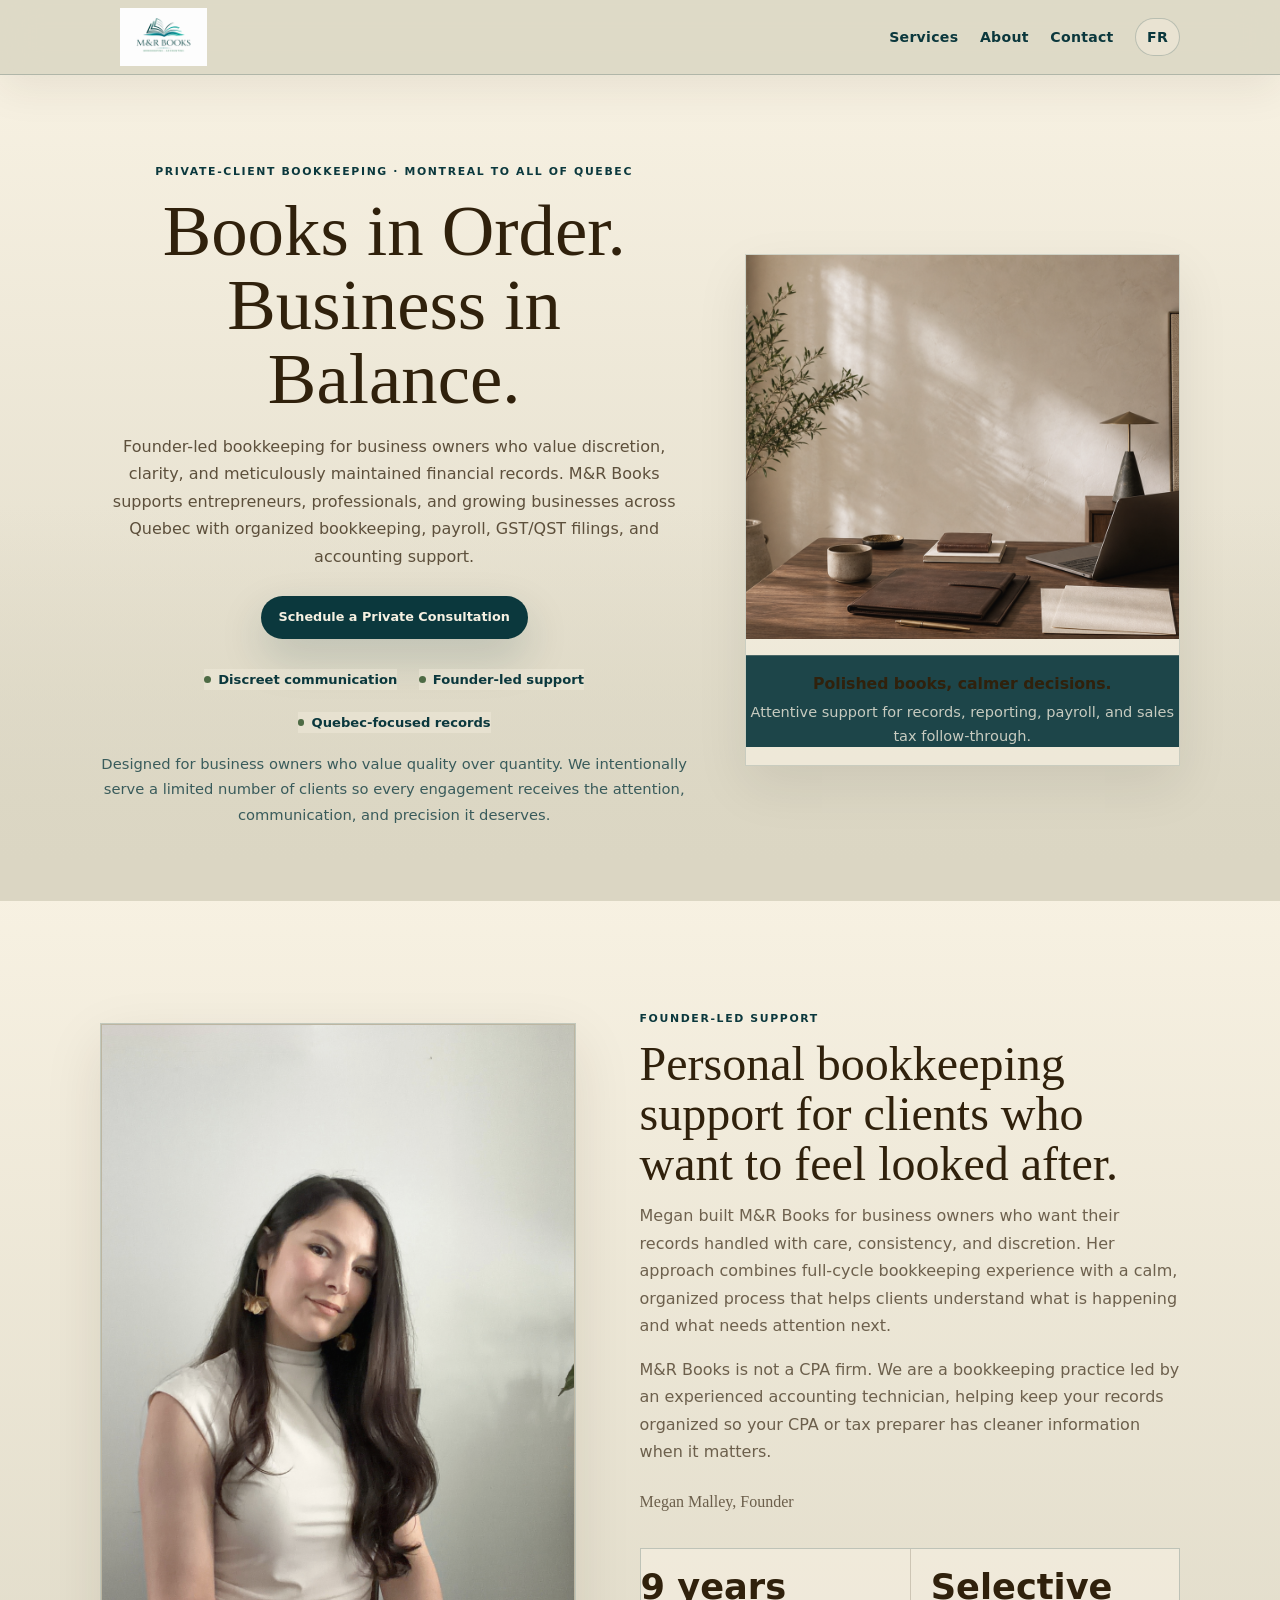
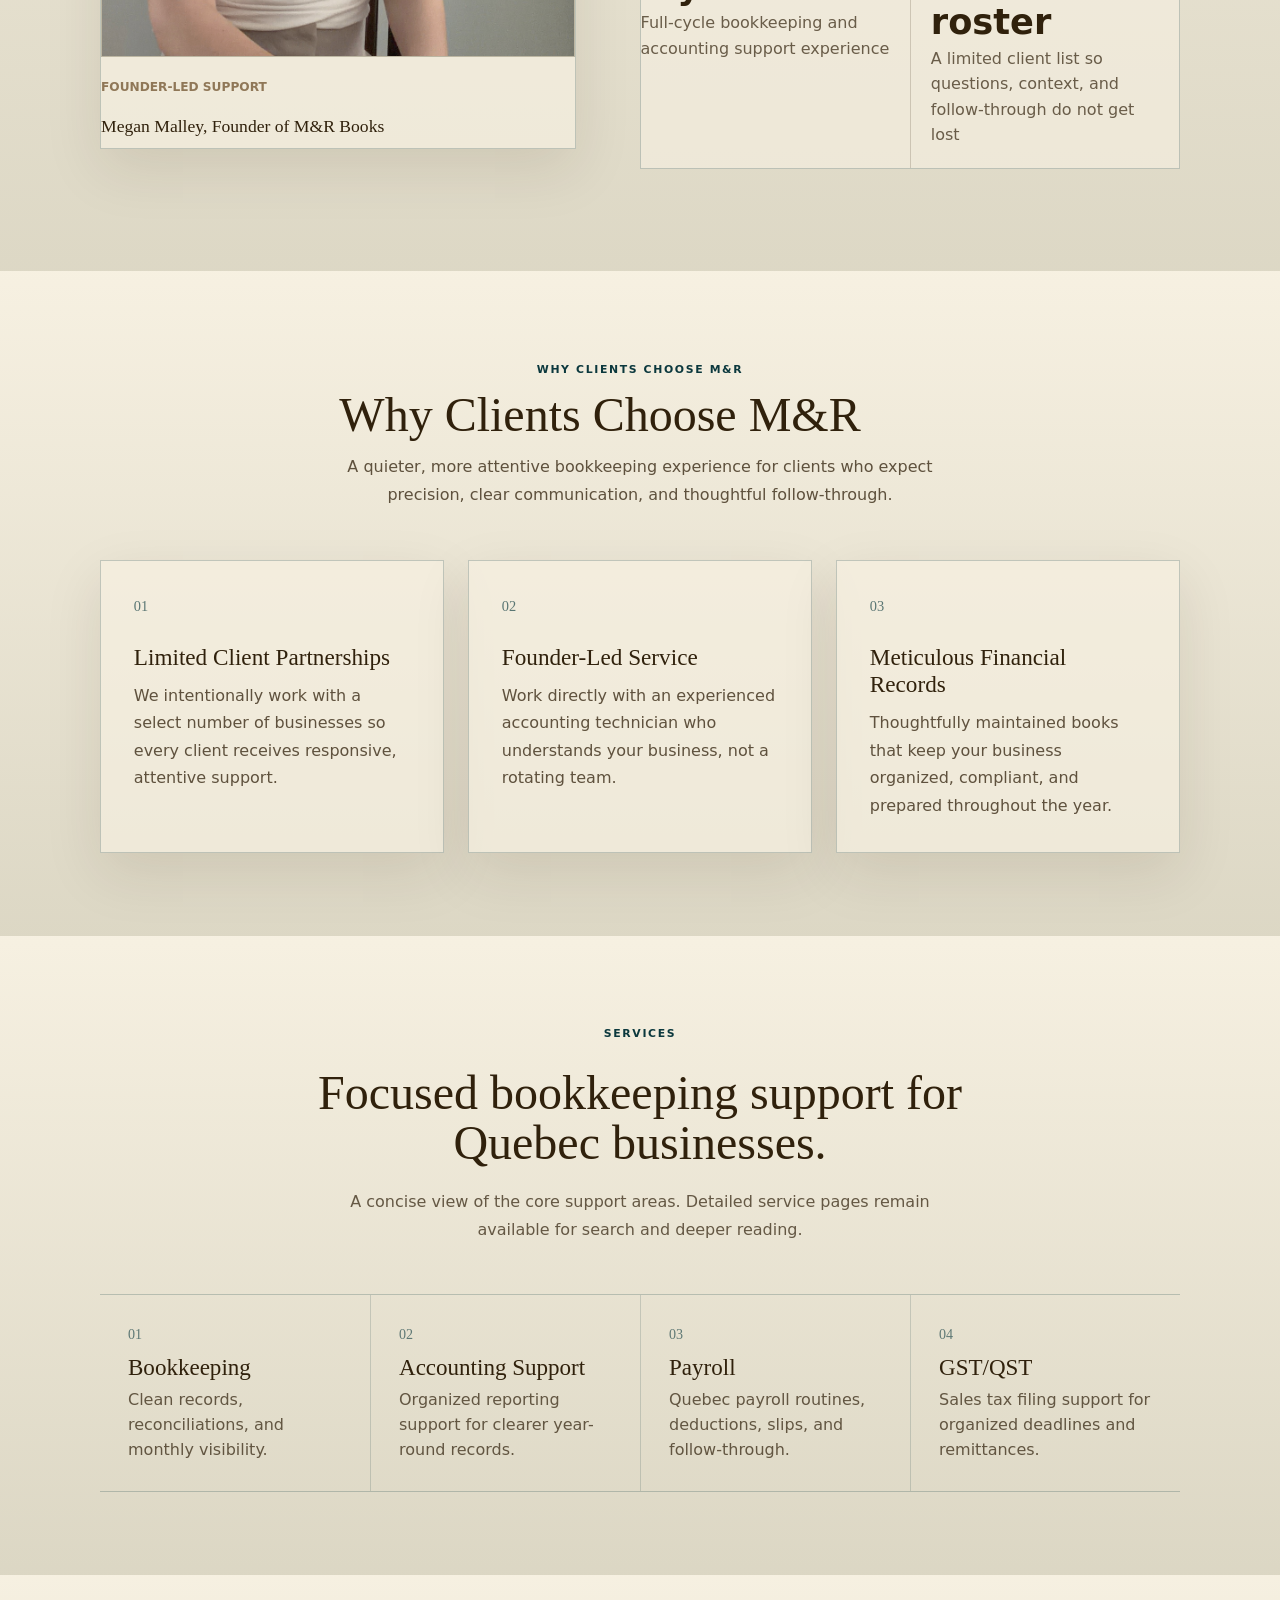
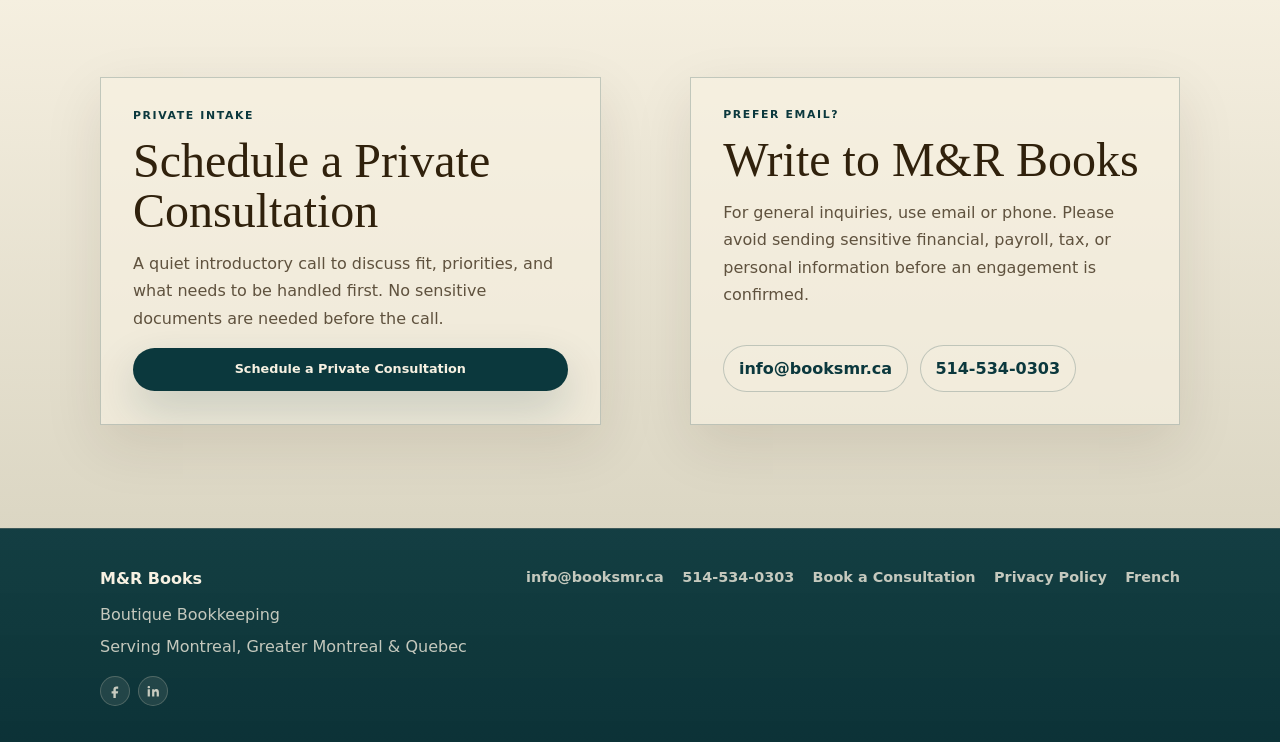
==== commit 66952e5e: "Add files via upload" ====
--- a/index.html
+++ b/index.html
@@ -195,22 +195,21 @@
     </div>
   </header>
   <main id="main">
-<section class="section hero" aria-labelledby="hero-title"><div class="container hero-grid"><div class="hero-copy"><div class="eyebrow">Based in Montreal &middot; Supporting Clients Across Quebec</div><h1 id="hero-title">Books in Order. Business in Balance</h1><p class="lead">Founder-led bookkeeping for clients who value discretion, clarity, and carefully maintained records. M&amp;R Books supports small businesses, entrepreneurs, and individuals with organized bookkeeping, accounting Quebec, payroll Quebec, and GST/QST support.</p><div class="hero-actions"><a href="#book" class="btn btn-primary">Request a Private Introductory Call</a></div><div class="hero-proof"><span>Discreet communication</span><span>Founder-led support</span><span>Quebec-focused records</span></div><p class="private-positioning">Designed for business owners who prefer quality over quantity. Our intentionally limited client base allows us to provide meticulous bookkeeping and responsive, personalized service.</p></div><div class="hero-media"><div class="image-frame"><img src="assets/mr-books-hero.png" alt="Professional bookkeeping workspace for Montreal and Quebec business financial records" width="1200" height="800" loading="eager" /><div class="floating-badge"><strong>Polished books, calmer decisions.</strong><span>Attentive support for records, reporting, payroll, and sales tax follow-through.</span></div></div></div></div></section>
-<section class="section section-soft home-founder" aria-labelledby="home-founder-title"><div class="container founder-story-grid"><figure class="founder-card home-founder-card"><div class="founder-photo-shell"><img class="founder-photo" src="assets/megan,jpg.jpg" alt="Megan, founder of M&R Books" width="1536" height="2048" loading="lazy" decoding="async" /></div><figcaption><span>Founder-led support</span><strong>Megan, Founder of M&amp;R Books</strong></figcaption></figure><div class="founder-story-copy"><span class="section-kicker">Founder-led support</span><h2 id="home-founder-title">Built for clients who want to feel looked after, not processed.</h2><p>Megan started M&amp;R Books after seeing how quickly bookkeeping can become stressful when people feel behind, unsupported, or unsure what their numbers are telling them. Her approach combines full-cycle bookkeeping experience with a calm, organized process that helps clients understand what is happening and what needs to happen next.</p><p>M&amp;R Books is not a CPA firm. We provide bookkeeping and accounting support, and we can help keep your records organized so your CPA or tax preparer has cleaner information when it matters.</p><p class="founder-signature">Megan Malley, Founder</p><div class="experience-panel home-founder-proof" aria-label="Founder experience highlights"><div><strong>9 years</strong><span>Full-cycle bookkeeping and accounting support experience</span></div><div><strong>Founder-led</strong><span>A focused client roster so questions, context, and follow-through do not get lost</span></div></div></div></div></section>
-<section id="services" class="section section-solid"><div class="section-transition"></div><div class="container"><div class="section-heading centered"><span class="section-kicker">Private support</span><h2>Bookkeeping, Accounting, and Payroll Services for Quebec Businesses</h2><p class="muted">A focused set of services for clients who want accurate records, clean routines, and a calmer financial back office without a noisy or overbuilt process.</p><div class="service-page-nav" aria-label="Service pages"><a href="bookkeeping-montreal.html">Bookkeeping Montreal</a><a href="payroll-services-quebec.html">Payroll Quebec</a><a href="sales-tax-filing-quebec.html">GST/QST Quebec</a></div></div><div class="services-grid"><article class="glass-card service-card has-image service-card-primary"><img src="assets/mr-books-bookkeeping.png" alt="Organized bookkeeping records and financial documents for a small business" width="900" height="600" loading="lazy" /><div class="service-card-body"><span class="service-meta">Flagship service</span><h3><a href="bookkeeping-montreal.html">Bookkeeping</a></h3><p class="muted">Organized bookkeeping Montreal and bookkeeping Quebec support built around clean records, regular reconciliations, and reporting you can actually use.</p><ul class="feature-list"><li>Receipt and document organization</li><li>Financial transaction recording and maintenance</li><li>Bank and account reconciliations</li><li>Cash flow review and profit margin visibility</li><li>Regular reporting for better client visibility</li></ul><a href="bookkeeping-montreal.html" class="service-link">Learn more about bookkeeping</a></div></article><article class="glass-card service-card has-image"><img src="assets/mr-books-consultation.png" alt="Accounting and financial reporting support for Quebec businesses" width="900" height="600" loading="lazy" /><div class="service-card-body"><span class="service-meta">Financial reporting</span><h3>Accounting</h3><ul class="feature-list"><li>Financial statements</li><li>Interim financial statements</li><li>Corporate tax preparation and filing</li></ul></div></article><article class="glass-card service-card has-image"><img src="assets/mr-books-payroll.png" alt="Payroll Quebec processing and reporting support" width="900" height="600" loading="lazy" /><div class="service-card-body"><span class="service-meta">Ongoing support</span><h3><a href="payroll-services-quebec.html">Payroll</a></h3><ul class="feature-list"><li>Payroll processing</li><li>Vacation, sick pay, and holiday pay tracking</li><li>Deductions at source, CNESST reporting, and tax slips</li><li>Employee portal maintenance</li></ul><a href="payroll-services-quebec.html" class="service-link">Learn more about payroll</a></div></article><article class="glass-card service-card has-image"><img src="assets/mr-books-tax.png" alt="GST/QST sales tax filing and compliance support in Quebec" width="900" height="600" loading="lazy" /><div class="service-card-body"><span class="service-meta">Compliance support</span><h3><a href="sales-tax-filing-quebec.html">Sales Tax</a></h3><ul class="feature-list"><li>GST/HST and QST reporting and filing</li><li>Payment code support for peace of mind</li><li>Quick method calculations</li><li>Government portal supervision</li></ul><a href="sales-tax-filing-quebec.html" class="service-link">Learn more about sales tax</a></div></article></div></div></section>
-<section id="why" class="section section-soft"><div class="section-transition"></div><div class="container split-grid"><div class="glass-card cta-card"><span class="section-kicker">Why M&amp;R Books</span><h2>Boutique support with polished follow-through.</h2><p class="muted">We work with people who want their financial back office to feel calm, organized, and carefully handled. The focus is simple: clear communication, dependable routines, and practical bookkeeping support year-round.</p><ul class="feature-list"><li>Consistent support for day-to-day bookkeeping tasks</li><li>Plain-language communication and practical next steps</li><li>Quebec-relevant support for payroll and sales tax</li><li>Professional presentation without unnecessary complexity</li></ul></div><div class="image-frame"><img src="assets/mr-books-consultation.png" alt="Boutique bookkeeping meeting for organized business support in Quebec" width="1200" height="820" loading="lazy" /><div class="floating-badge">Reliable support, cleaner processes, and a more organized financial back office.</div></div></div></section>
-<section id="process" class="section section-solid"><div class="section-transition"></div><div class="container"><div class="section-heading centered"><span class="section-kicker">Our process</span><h2>A simple process that keeps your books moving.</h2><p class="muted">From the first call to ongoing support, we focus on making your records cleaner, your deadlines clearer, and your numbers easier to understand.</p></div><div class="process-grid"><article class="glass-card process-card" data-step="01"><strong>Review</strong><h3>Understand your current setup.</h3><p>We review how your bookkeeping, payroll, sales tax, and documents are currently being handled.</p></article><article class="glass-card process-card" data-step="02"><strong>Organize</strong><h3>Clean up the routine.</h3><p>We help create a cleaner process for records, deadlines, reconciliations, and reporting.</p></article><article class="glass-card process-card" data-step="03"><strong>Support</strong><h3>Keep everything consistent.</h3><p>We provide ongoing support so your books stay current and your numbers are easier to understand.</p></article></div></div></section>
-<section id="contact" class="section section-soft"><div class="section-transition"></div><div class="container booking-layout"><article class="glass-card booking-card" id="book"><span class="section-kicker">Private intake</span><h2>Request a Private Introductory Call</h2><p>For new clients seeking organized, founder-led bookkeeping support. Start with a quiet introductory Teams call to discuss fit, priorities, and what needs to be handled first.</p><ul class="booking-benefits"><li>A clear conversation about your current books</li><li>Best for ongoing support, catch-up work, or cleaner systems</li><li>No sensitive documents needed before the call</li></ul><div class="micro-trust"><span>Private introduction</span><span>Founder-led</span><span>Quebec-focused support</span></div><a href="https://book.booksmr.ca" target="_blank" rel="noopener" class="btn btn-primary">Request Introductory Call</a></article><article class="glass-card contact-card"><span class="section-kicker">Prefer email?</span><h2>Write to M&amp;R Books</h2><p class="muted">For general inquiries only. Please avoid sending sensitive financial, payroll, tax, or personal information through this form.</p><form class="form-grid" action="https://formsubmit.co/info@booksmr.ca" method="POST"><div class="field"><label for="name">Name</label><input id="name" type="text" name="name" placeholder="Your name" autocomplete="name" required /></div><div class="field"><label for="email">Email</label><input id="email" type="email" name="email" placeholder="you@example.com" autocomplete="email" required /></div><div class="field"><label for="message">Message</label><textarea id="message" name="message" placeholder="Tell us what you would like handled" required></textarea></div><input type="hidden" name="_subject" value="New Inquiry - Books MR Website"><input type="hidden" name="_captcha" value="false"><button class="btn btn-primary" type="submit">Send Message</button></form><p class="small-note">For a more private conversation, request an introductory Teams call.</p></article></div></section>
+<section class="section hero" aria-labelledby="hero-title"><div class="container hero-grid"><div class="hero-copy"><div class="eyebrow">Private-client bookkeeping &middot; Montreal to all of Quebec</div><h1 id="hero-title">Books in Order. Business in Balance.</h1><p class="lead">Founder-led bookkeeping for business owners who value discretion, clarity, and meticulously maintained financial records. M&amp;R Books supports entrepreneurs, professionals, and growing businesses across Quebec with organized bookkeeping, payroll, GST/QST filings, and accounting support.</p><div class="hero-actions"><a href="#book" class="btn btn-primary">Schedule a Private Consultation</a></div><div class="hero-proof"><span>Discreet communication</span><span>Founder-led support</span><span>Quebec-focused records</span></div><p class="private-positioning">Designed for business owners who value quality over quantity. We intentionally serve a limited number of clients so every engagement receives the attention, communication, and precision it deserves.</p></div><div class="hero-media"><div class="image-frame"><img src="assets/mr-books-hero.png" alt="Professional bookkeeping workspace for Montreal and Quebec business financial records" width="1200" height="800" loading="eager" /><div class="floating-badge"><strong>Polished books, calmer decisions.</strong><span>Attentive support for records, reporting, payroll, and sales tax follow-through.</span></div></div></div></div></section>
+<section class="section section-soft home-founder" aria-labelledby="home-founder-title"><div class="container founder-story-grid"><figure class="founder-card home-founder-card"><div class="founder-photo-shell"><img class="founder-photo" src="assets/megan,jpg.jpg" alt="Megan, founder of M&R Books" width="1536" height="2048" loading="lazy" decoding="async" /></div><figcaption><span>Founder-led support</span><strong>Megan Malley, Founder of M&amp;R Books</strong></figcaption></figure><div class="founder-story-copy"><span class="section-kicker">Founder-led support</span><h2 id="home-founder-title">Personal bookkeeping support for clients who want to feel looked after.</h2><p>Megan built M&amp;R Books for business owners who want their records handled with care, consistency, and discretion. Her approach combines full-cycle bookkeeping experience with a calm, organized process that helps clients understand what is happening and what needs attention next.</p><p>M&amp;R Books is not a CPA firm. We are a bookkeeping practice led by an experienced accounting technician, helping keep your records organized so your CPA or tax preparer has cleaner information when it matters.</p><p class="founder-signature">Megan Malley, Founder</p><div class="experience-panel home-founder-proof" aria-label="Founder experience highlights"><div><strong>9 years</strong><span>Full-cycle bookkeeping and accounting support experience</span></div><div><strong>Selective roster</strong><span>A limited client list so questions, context, and follow-through do not get lost</span></div></div></div></div></section>
+<section id="why" class="section section-solid private-why" aria-labelledby="why-title"><div class="container"><div class="section-heading centered"><span class="section-kicker">Why clients choose M&amp;R</span><h2 id="why-title">Why Clients Choose M&amp;R</h2><p class="muted">A quieter, more attentive bookkeeping experience for clients who expect precision, clear communication, and thoughtful follow-through.</p></div><div class="private-card-grid"><article class="glass-card private-card"><span>01</span><h3>Limited Client Partnerships</h3><p>We intentionally work with a select number of businesses so every client receives responsive, attentive support.</p></article><article class="glass-card private-card"><span>02</span><h3>Founder-Led Service</h3><p>Work directly with an experienced accounting technician who understands your business, not a rotating team.</p></article><article class="glass-card private-card"><span>03</span><h3>Meticulous Financial Records</h3><p>Thoughtfully maintained books that keep your business organized, compliant, and prepared throughout the year.</p></article></div></div></section>
+<section id="services" class="section section-solid"><div class="section-transition"></div><div class="container"><div class="section-heading centered"><span class="section-kicker">Services</span><h2>Focused bookkeeping support for Quebec businesses.</h2><p class="muted">A concise view of the core support areas. Detailed service pages remain available for search and deeper reading.</p></div><div class="service-menu" aria-label="Service pages"><a href="bookkeeping-montreal.html"><span>01</span><strong>Bookkeeping</strong><em>Clean records, reconciliations, and monthly visibility.</em></a><div><span>02</span><strong>Accounting Support</strong><em>Organized reporting support for clearer year-round records.</em></div><a href="payroll-services-quebec.html"><span>03</span><strong>Payroll</strong><em>Quebec payroll routines, deductions, slips, and follow-through.</em></a><a href="sales-tax-filing-quebec.html"><span>04</span><strong>GST/QST</strong><em>Sales tax filing support for organized deadlines and remittances.</em></a></div></div></section>
+<section id="contact" class="section section-soft"><div class="section-transition"></div><div class="container booking-layout compact-contact"><article class="glass-card booking-card" id="book"><span class="section-kicker">Private intake</span><h2>Schedule a Private Consultation</h2><p>A quiet introductory call to discuss fit, priorities, and what needs to be handled first. No sensitive documents are needed before the call.</p><a href="https://book.booksmr.ca" target="_blank" rel="noopener" class="btn btn-primary">Schedule a Private Consultation</a></article><article class="glass-card contact-card"><span class="section-kicker">Prefer email?</span><h2>Write to M&amp;R Books</h2><p class="muted">For general inquiries, use email or phone. Please avoid sending sensitive financial, payroll, tax, or personal information before an engagement is confirmed.</p><div class="direct-contact-links"><a href="mailto:info@booksmr.ca">info@booksmr.ca</a><a href="tel:+15145340303">514-534-0303</a></div></article></div></section>
   </main>
   <footer class="site-footer">
-    <div class="container footer-inner">
+    <div class="container footer-inner refined-footer">
       <div class="footer-brand">
         <strong>M&amp;R Books</strong>
-        <span>Private bookkeeping support in Montreal and across Quebec. Call <a href="tel:+15145340303">+1 (514) 534-0303</a> or email <a href="mailto:info@booksmr.ca">info@booksmr.ca</a>.</span>
+        <span>Boutique Bookkeeping</span>
+        <span>Serving Montreal, Greater Montreal &amp; Quebec</span>
       </div>
-      <nav class="footer-links" aria-label="Footer navigation"><a href="bookkeeping-montreal.html">Bookkeeping</a><a href="payroll-services-quebec.html">Payroll</a><a href="sales-tax-filing-quebec.html">GST/QST</a><a href="about.html">About</a><a href="https://book.booksmr.ca">Private Call</a></nav>
+      <nav class="footer-links" aria-label="Footer navigation"><a href="mailto:info@booksmr.ca">info@booksmr.ca</a><a href="tel:+15145340303">514-534-0303</a><a href="https://book.booksmr.ca">Book a Consultation</a><a href="privacy.html">Privacy Policy</a><a href="index_fr.html">French</a></nav>
     </div>
-    <div class="container footer-legal"><a href="privacy.html">Privacy Policy</a></div>
   </footer>
   <script>
     document.querySelectorAll('a[href*="book.booksmr.ca"]').forEach(function (link) {
--- a/styles.css
+++ b/styles.css
@@ -5630,3 +5630,429 @@
     font-size: 0.7rem !important;
   }
 }
+
+/* Final luxury refinement pass */
+body.boutique-luxury {
+  background: linear-gradient(180deg, #f7f1e2 0%, #dbd6c3 100%) !important;
+}
+
+body.boutique-luxury .section-solid,
+body.boutique-luxury .section-soft,
+body.boutique-luxury #services,
+body.boutique-luxury .home-founder,
+body.boutique-luxury .privacy-page {
+  background: linear-gradient(180deg, rgba(247, 241, 226, 0.96), rgba(219, 214, 195, 0.88)) !important;
+}
+
+body.boutique-luxury .hero {
+  position: relative !important;
+  overflow: hidden !important;
+  min-height: auto !important;
+  padding: clamp(3.8rem, 6.4vw, 5.6rem) 0 clamp(3.4rem, 5.8vw, 5rem) !important;
+  background: linear-gradient(180deg, rgba(247, 241, 226, 0.98), rgba(219, 214, 195, 0.9)) !important;
+}
+
+body.boutique-luxury .hero::before {
+  content: "" !important;
+  position: absolute !important;
+  inset: -18% -12% 16% -12% !important;
+  background: url("bg-luxury-texture.png") center top / 145% auto no-repeat !important;
+  opacity: 0.04 !important;
+  filter: blur(1.8px) saturate(0.86) !important;
+  transform: scale(1.08) !important;
+  pointer-events: none !important;
+}
+
+body.boutique-luxury .hero::after {
+  content: "" !important;
+  position: absolute !important;
+  inset: 52% 0 0 !important;
+  background: linear-gradient(180deg, rgba(219, 214, 195, 0), #dbd6c3 90%) !important;
+  pointer-events: none !important;
+}
+
+body.boutique-luxury .hero .container,
+body.boutique-luxury .hero-grid {
+  position: relative !important;
+  z-index: 1 !important;
+}
+
+body.boutique-luxury .hero-grid {
+  grid-template-columns: minmax(0, 1fr) minmax(320px, 0.74fr) !important;
+  gap: clamp(2rem, 4.4vw, 4.2rem) !important;
+}
+
+body.boutique-luxury h1 {
+  max-width: 760px !important;
+}
+
+body.boutique-luxury .hero h1 {
+  max-width: 680px !important;
+  font-size: 4.55rem !important;
+  line-height: 1.02 !important;
+}
+
+body.boutique-luxury p,
+body.boutique-luxury li,
+body.boutique-luxury .lead,
+body.boutique-luxury .muted {
+  color: rgba(48, 33, 12, 0.76) !important;
+  line-height: 1.72 !important;
+}
+
+body.boutique-luxury .lead {
+  max-width: 720px !important;
+}
+
+body.boutique-luxury .private-positioning {
+  max-width: 640px !important;
+  color: rgba(11, 56, 61, 0.78) !important;
+}
+
+body.boutique-luxury .nav-links a,
+body.boutique-luxury .nav-actions a,
+body.boutique-luxury .language-link {
+  text-transform: none !important;
+  letter-spacing: 0.02em !important;
+  font-size: 0.88rem !important;
+  transition: color 180ms ease, border-color 180ms ease, background 180ms ease, transform 180ms ease !important;
+}
+
+body.boutique-luxury .nav-links {
+  gap: clamp(1.25rem, 2.6vw, 2rem) !important;
+}
+
+body.boutique-luxury .nav-links a:not(.btn):hover,
+body.boutique-luxury .language-link:hover {
+  color: #082f34 !important;
+  transform: translateY(-1px) !important;
+}
+
+body.boutique-luxury .image-frame {
+  border-color: rgba(11, 56, 61, 0.16) !important;
+  box-shadow: 0 20px 50px rgba(0, 0, 0, 0.08) !important;
+}
+
+body.boutique-luxury .hero-media .image-frame img {
+  height: clamp(300px, 30vw, 420px) !important;
+}
+
+body.boutique-luxury .home-founder {
+  padding-block: clamp(4.5rem, 8vw, 7rem) !important;
+}
+
+body.boutique-luxury .founder-story-grid {
+  grid-template-columns: minmax(360px, 0.88fr) minmax(0, 1fr) !important;
+  gap: clamp(2.4rem, 5vw, 5.4rem) !important;
+}
+
+body.boutique-luxury .home-founder-card {
+  max-width: 500px !important;
+}
+
+body.boutique-luxury .home-founder-card .founder-photo {
+  min-height: clamp(500px, 54vw, 690px) !important;
+  object-fit: cover !important;
+}
+
+body.boutique-luxury .home-founder-proof {
+  margin-top: 2rem !important;
+}
+
+body.boutique-luxury .private-card-grid,
+body.boutique-luxury .testimonial-grid {
+  display: grid !important;
+  grid-template-columns: repeat(3, minmax(0, 1fr)) !important;
+  gap: clamp(1rem, 2.2vw, 1.5rem) !important;
+}
+
+body.boutique-luxury .private-card,
+body.boutique-luxury .testimonial-card {
+  padding: clamp(1.45rem, 2.8vw, 2.05rem) !important;
+}
+
+body.boutique-luxury .private-card span {
+  display: inline-flex !important;
+  margin-bottom: 1.6rem !important;
+  color: rgba(11, 56, 61, 0.66) !important;
+  font-family: Georgia, "Times New Roman", serif !important;
+  font-size: 0.9rem !important;
+}
+
+body.boutique-luxury .private-card h3,
+body.boutique-luxury .testimonial-card h3 {
+  margin-top: 0 !important;
+}
+
+body.boutique-luxury .private-card p,
+body.boutique-luxury .testimonial-card p {
+  margin-bottom: 0 !important;
+}
+
+body.boutique-luxury .testimonials-section {
+  padding-block: clamp(4.25rem, 7.5vw, 6.5rem) !important;
+}
+
+body.boutique-luxury .testimonial-card p {
+  color: rgba(48, 33, 12, 0.74) !important;
+  font-family: Georgia, "Times New Roman", serif !important;
+  font-size: clamp(1.04rem, 1.4vw, 1.22rem) !important;
+  line-height: 1.58 !important;
+}
+
+body.boutique-luxury .testimonial-card span {
+  display: block !important;
+  margin-top: 1.35rem !important;
+  color: rgba(11, 56, 61, 0.74) !important;
+  font-size: 0.76rem !important;
+  font-weight: 800 !important;
+  letter-spacing: 0.08em !important;
+  text-transform: uppercase !important;
+}
+
+body.boutique-luxury #services .section-heading {
+  margin-bottom: clamp(2.3rem, 4vw, 3.4rem) !important;
+}
+
+body.boutique-luxury #services .service-card {
+  padding-top: 0.25rem !important;
+}
+
+body.boutique-luxury #services .service-card h3 a {
+  color: var(--private-espresso) !important;
+  text-decoration: none !important;
+}
+
+body.boutique-luxury .service-page-nav a,
+body.boutique-luxury #services .service-link {
+  text-transform: none !important;
+  letter-spacing: 0.02em !important;
+  font-size: 0.84rem !important;
+}
+
+body.boutique-luxury .private-why,
+body.boutique-luxury #services,
+body.boutique-luxury #process {
+  padding-block: clamp(3.8rem, 6.5vw, 5.8rem) !important;
+}
+
+body.boutique-luxury .compact-services-grid {
+  grid-template-columns: repeat(4, minmax(0, 1fr)) !important;
+  gap: clamp(0.85rem, 1.6vw, 1.15rem) !important;
+}
+
+body.boutique-luxury .compact-services-grid .service-card {
+  min-height: 0 !important;
+}
+
+body.boutique-luxury .compact-services-grid .service-card-body {
+  padding: clamp(1.2rem, 2vw, 1.55rem) !important;
+}
+
+body.boutique-luxury .compact-services-grid .service-card p {
+  margin-bottom: 1rem !important;
+}
+
+body.boutique-luxury .service-menu {
+  display: grid !important;
+  grid-template-columns: repeat(4, minmax(0, 1fr)) !important;
+  border-top: 1px solid rgba(11, 56, 61, 0.22) !important;
+  border-bottom: 1px solid rgba(11, 56, 61, 0.22) !important;
+}
+
+body.boutique-luxury .service-menu a,
+body.boutique-luxury .service-menu div {
+  display: grid !important;
+  gap: 0.55rem !important;
+  align-content: start !important;
+  min-height: 176px !important;
+  padding: clamp(1.15rem, 2.4vw, 1.75rem) !important;
+  color: var(--private-espresso) !important;
+  text-decoration: none !important;
+}
+
+body.boutique-luxury .service-menu a + a,
+body.boutique-luxury .service-menu div + a,
+body.boutique-luxury .service-menu a + div {
+  border-left: 1px solid rgba(11, 56, 61, 0.16) !important;
+}
+
+body.boutique-luxury .service-menu span {
+  color: rgba(11, 56, 61, 0.62) !important;
+  font-family: Georgia, "Times New Roman", serif !important;
+  font-size: 0.88rem !important;
+}
+
+body.boutique-luxury .service-menu strong {
+  color: var(--private-espresso) !important;
+  font-family: Georgia, "Times New Roman", serif !important;
+  font-size: clamp(1.22rem, 1.8vw, 1.55rem) !important;
+  font-weight: 500 !important;
+  line-height: 1.08 !important;
+}
+
+body.boutique-luxury .service-menu em {
+  color: rgba(48, 33, 12, 0.72) !important;
+  font-style: normal !important;
+  line-height: 1.55 !important;
+}
+
+body.boutique-luxury .service-menu a:hover {
+  background: rgba(11, 56, 61, 0.055) !important;
+}
+
+body.boutique-luxury #process .section-heading {
+  margin-bottom: clamp(1.8rem, 3vw, 2.4rem) !important;
+}
+
+body.boutique-luxury #process .process-card p {
+  margin-bottom: 0 !important;
+}
+
+body.boutique-luxury .compact-contact {
+  align-items: stretch !important;
+}
+
+body.boutique-luxury .compact-contact .booking-card,
+body.boutique-luxury .compact-contact .contact-card {
+  display: flex !important;
+  flex-direction: column !important;
+  justify-content: center !important;
+  min-height: 340px !important;
+}
+
+body.boutique-luxury .direct-contact-links {
+  display: flex !important;
+  flex-wrap: wrap !important;
+  gap: 0.75rem !important;
+  margin-top: 1.25rem !important;
+}
+
+body.boutique-luxury .direct-contact-links a {
+  display: inline-flex !important;
+  align-items: center !important;
+  min-height: 42px !important;
+  border: 1px solid rgba(11, 56, 61, 0.22) !important;
+  border-radius: 999px !important;
+  padding: 0.62rem 0.92rem !important;
+  color: var(--private-teal) !important;
+  background: rgba(247, 241, 226, 0.34) !important;
+  font-weight: 800 !important;
+  text-decoration: none !important;
+}
+
+body.boutique-luxury .refined-footer {
+  align-items: flex-start !important;
+}
+
+body.boutique-luxury .refined-footer .footer-brand {
+  display: grid !important;
+  gap: 0.35rem !important;
+}
+
+body.boutique-luxury .refined-footer .footer-links {
+  justify-content: flex-end !important;
+  gap: 0.85rem 1.15rem !important;
+}
+
+body.boutique-luxury .refined-footer .footer-links a {
+  white-space: nowrap !important;
+}
+
+@media (prefers-reduced-motion: no-preference) {
+  body.boutique-luxury .glass-card,
+  body.boutique-luxury .image-frame,
+  body.boutique-luxury .btn {
+    transition: transform 180ms ease, box-shadow 180ms ease, border-color 180ms ease, background 180ms ease !important;
+  }
+
+  body.boutique-luxury .glass-card:hover,
+  body.boutique-luxury .image-frame:hover {
+    transform: translateY(-2px) !important;
+  }
+}
+
+@media (max-width: 980px) {
+  body.boutique-luxury .hero-grid,
+  body.boutique-luxury .founder-story-grid,
+  body.boutique-luxury .private-card-grid,
+  body.boutique-luxury .testimonial-grid,
+  body.boutique-luxury .compact-services-grid,
+  body.boutique-luxury .service-menu {
+    grid-template-columns: 1fr !important;
+  }
+
+  body.boutique-luxury .service-menu a,
+  body.boutique-luxury .service-menu div {
+    min-height: 0 !important;
+  }
+
+  body.boutique-luxury .service-menu a + a,
+  body.boutique-luxury .service-menu div + a,
+  body.boutique-luxury .service-menu a + div {
+    border-left: 0 !important;
+    border-top: 1px solid rgba(11, 56, 61, 0.16) !important;
+  }
+
+  body.boutique-luxury .hero {
+    padding-top: 3rem !important;
+  }
+
+  body.boutique-luxury .hero h1 {
+    font-size: 3.15rem !important;
+    line-height: 1.04 !important;
+  }
+
+  body.boutique-luxury .home-founder-card {
+    max-width: 460px !important;
+    justify-self: center !important;
+  }
+
+  body.boutique-luxury .refined-footer .footer-links {
+    justify-content: flex-start !important;
+  }
+}
+
+@media (max-width: 640px) {
+  body.boutique-luxury .hero {
+    padding: 2.35rem 0 2.8rem !important;
+  }
+
+  body.boutique-luxury .hero h1 {
+    font-size: 2.62rem !important;
+  }
+
+  body.boutique-luxury .hero .lead {
+    line-height: 1.58 !important;
+  }
+
+  body.boutique-luxury .hero-actions,
+  body.boutique-luxury .hero-proof {
+    margin-top: 0.95rem !important;
+  }
+
+  body.boutique-luxury .hero-proof {
+    display: none !important;
+  }
+
+  body.boutique-luxury .private-positioning {
+    margin-top: 0.8rem !important;
+    line-height: 1.58 !important;
+  }
+
+  body.boutique-luxury .hero-proof,
+  body.boutique-luxury .service-page-nav {
+    justify-content: flex-start !important;
+  }
+
+  body.boutique-luxury .home-founder-card .founder-photo {
+    min-height: 430px !important;
+  }
+
+  body.boutique-luxury .private-card,
+  body.boutique-luxury .testimonial-card,
+  body.boutique-luxury .booking-card,
+  body.boutique-luxury .contact-card {
+    padding: 1.35rem !important;
+  }
+}
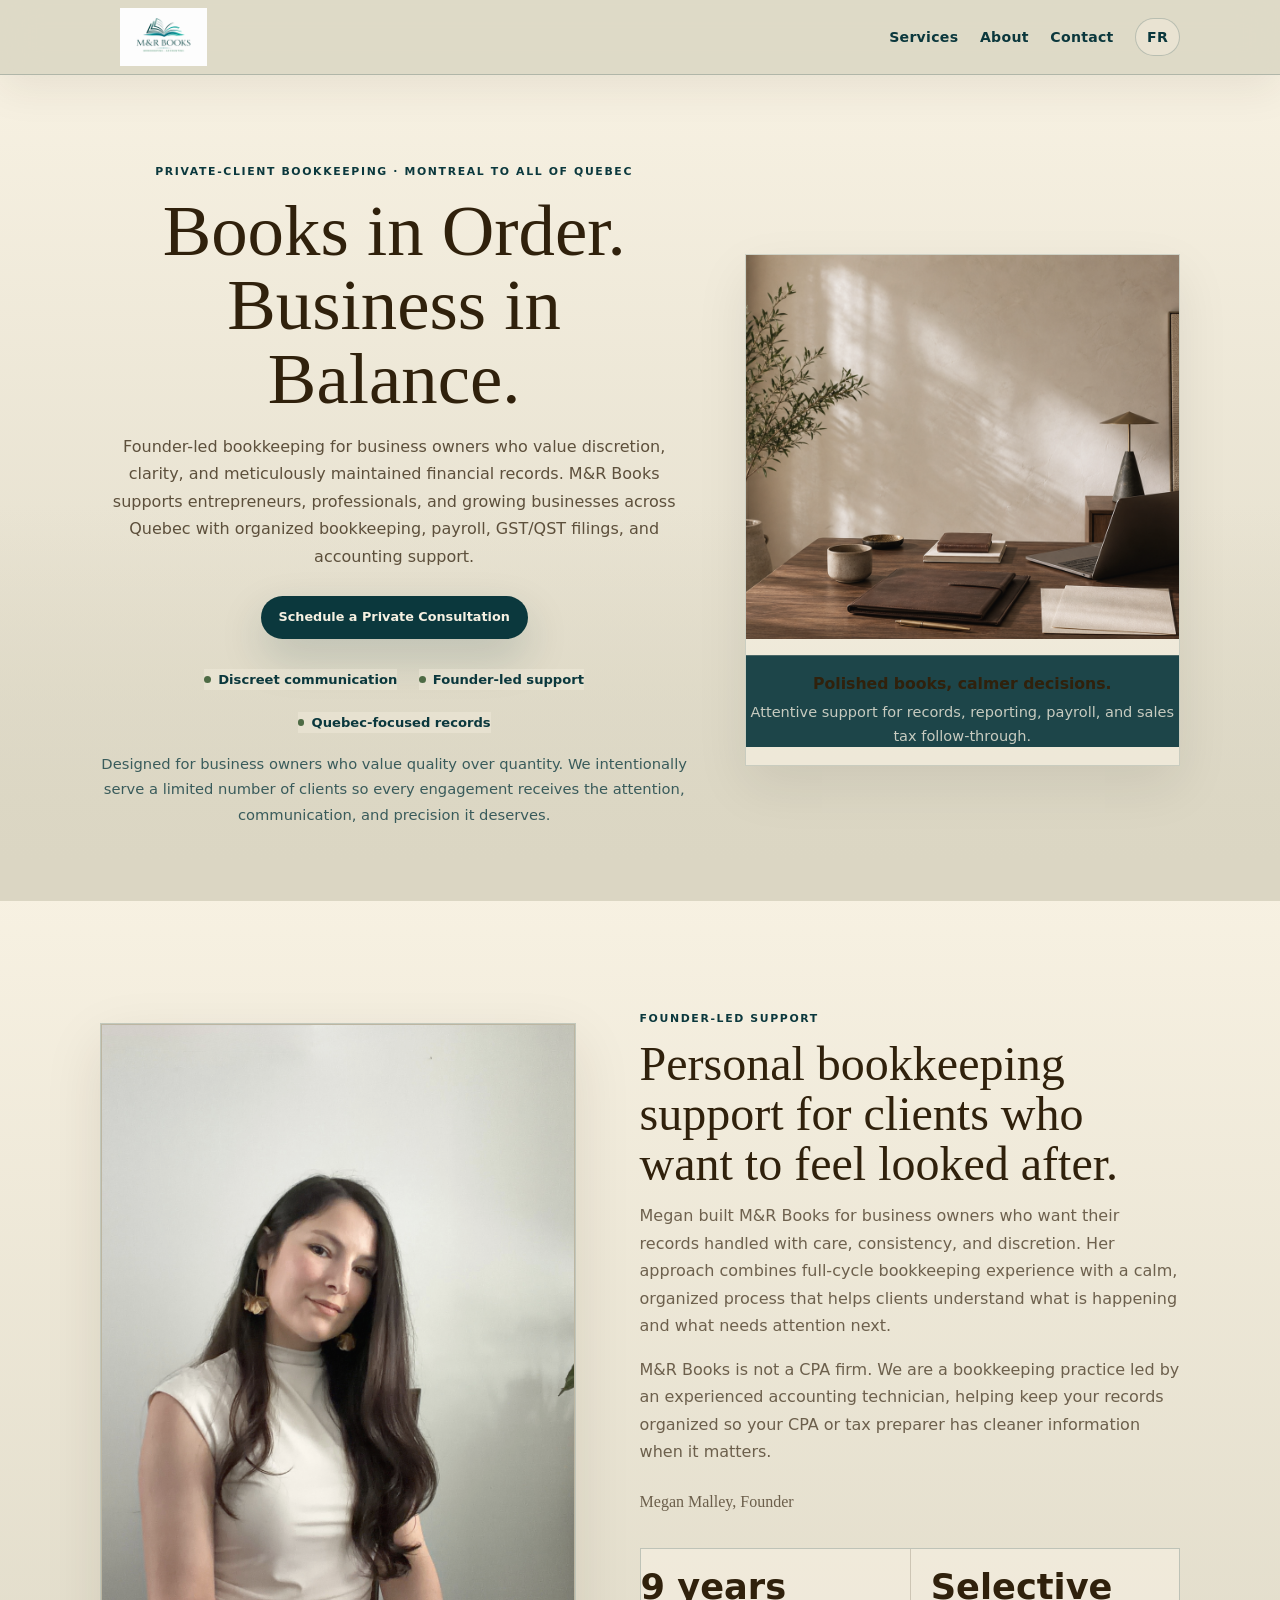
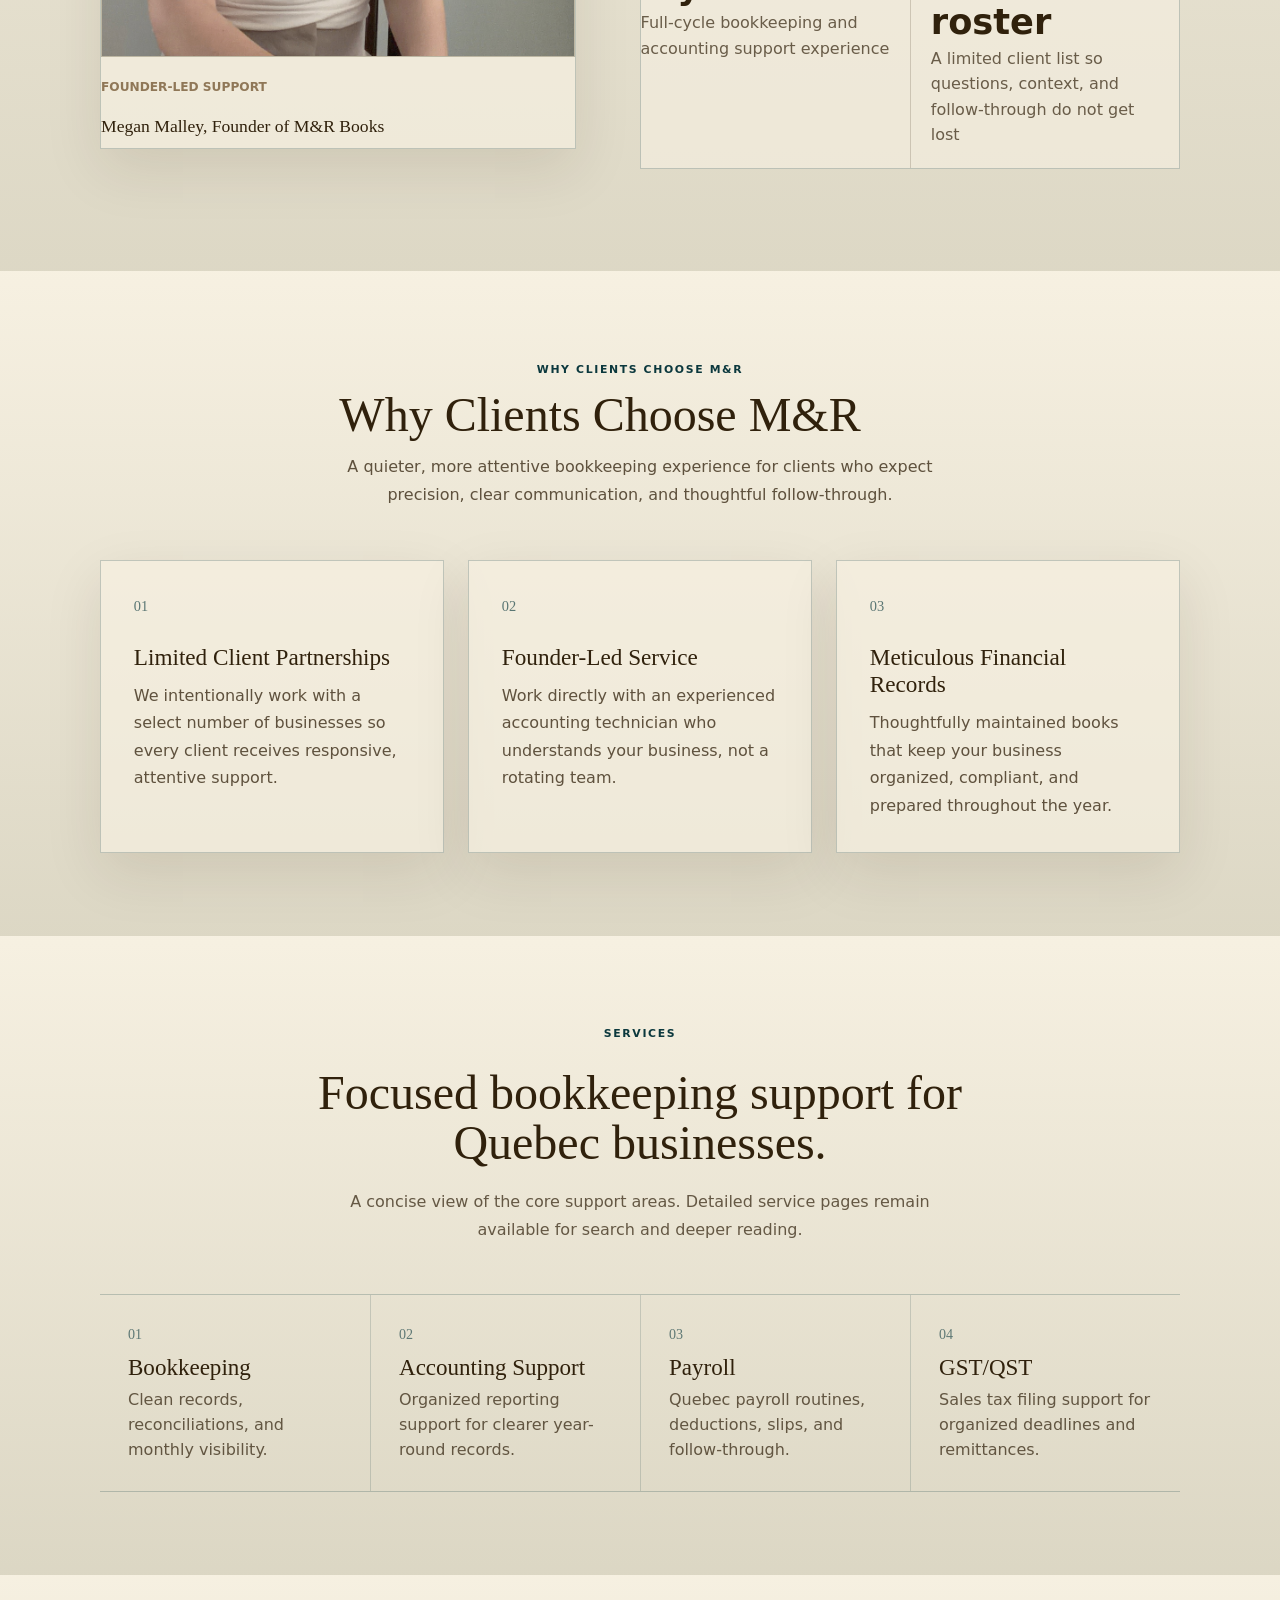
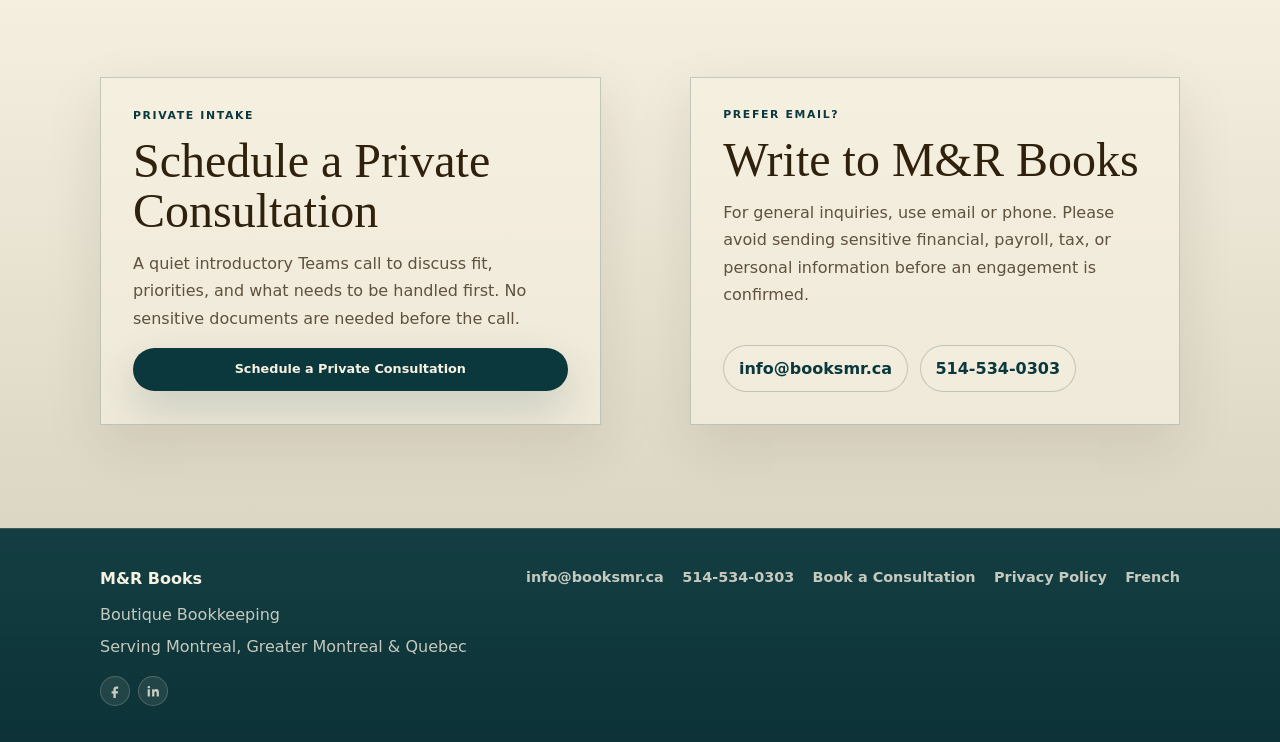
==== commit 9f7d65c1: "Update index.html" ====
--- a/index.html
+++ b/index.html
@@ -199,7 +199,7 @@
 <section class="section section-soft home-founder" aria-labelledby="home-founder-title"><div class="container founder-story-grid"><figure class="founder-card home-founder-card"><div class="founder-photo-shell"><img class="founder-photo" src="assets/megan,jpg.jpg" alt="Megan, founder of M&R Books" width="1536" height="2048" loading="lazy" decoding="async" /></div><figcaption><span>Founder-led support</span><strong>Megan Malley, Founder of M&amp;R Books</strong></figcaption></figure><div class="founder-story-copy"><span class="section-kicker">Founder-led support</span><h2 id="home-founder-title">Personal bookkeeping support for clients who want to feel looked after.</h2><p>Megan built M&amp;R Books for business owners who want their records handled with care, consistency, and discretion. Her approach combines full-cycle bookkeeping experience with a calm, organized process that helps clients understand what is happening and what needs attention next.</p><p>M&amp;R Books is not a CPA firm. We are a bookkeeping practice led by an experienced accounting technician, helping keep your records organized so your CPA or tax preparer has cleaner information when it matters.</p><p class="founder-signature">Megan Malley, Founder</p><div class="experience-panel home-founder-proof" aria-label="Founder experience highlights"><div><strong>9 years</strong><span>Full-cycle bookkeeping and accounting support experience</span></div><div><strong>Selective roster</strong><span>A limited client list so questions, context, and follow-through do not get lost</span></div></div></div></div></section>
 <section id="why" class="section section-solid private-why" aria-labelledby="why-title"><div class="container"><div class="section-heading centered"><span class="section-kicker">Why clients choose M&amp;R</span><h2 id="why-title">Why Clients Choose M&amp;R</h2><p class="muted">A quieter, more attentive bookkeeping experience for clients who expect precision, clear communication, and thoughtful follow-through.</p></div><div class="private-card-grid"><article class="glass-card private-card"><span>01</span><h3>Limited Client Partnerships</h3><p>We intentionally work with a select number of businesses so every client receives responsive, attentive support.</p></article><article class="glass-card private-card"><span>02</span><h3>Founder-Led Service</h3><p>Work directly with an experienced accounting technician who understands your business, not a rotating team.</p></article><article class="glass-card private-card"><span>03</span><h3>Meticulous Financial Records</h3><p>Thoughtfully maintained books that keep your business organized, compliant, and prepared throughout the year.</p></article></div></div></section>
 <section id="services" class="section section-solid"><div class="section-transition"></div><div class="container"><div class="section-heading centered"><span class="section-kicker">Services</span><h2>Focused bookkeeping support for Quebec businesses.</h2><p class="muted">A concise view of the core support areas. Detailed service pages remain available for search and deeper reading.</p></div><div class="service-menu" aria-label="Service pages"><a href="bookkeeping-montreal.html"><span>01</span><strong>Bookkeeping</strong><em>Clean records, reconciliations, and monthly visibility.</em></a><div><span>02</span><strong>Accounting Support</strong><em>Organized reporting support for clearer year-round records.</em></div><a href="payroll-services-quebec.html"><span>03</span><strong>Payroll</strong><em>Quebec payroll routines, deductions, slips, and follow-through.</em></a><a href="sales-tax-filing-quebec.html"><span>04</span><strong>GST/QST</strong><em>Sales tax filing support for organized deadlines and remittances.</em></a></div></div></section>
-<section id="contact" class="section section-soft"><div class="section-transition"></div><div class="container booking-layout compact-contact"><article class="glass-card booking-card" id="book"><span class="section-kicker">Private intake</span><h2>Schedule a Private Consultation</h2><p>A quiet introductory call to discuss fit, priorities, and what needs to be handled first. No sensitive documents are needed before the call.</p><a href="https://book.booksmr.ca" target="_blank" rel="noopener" class="btn btn-primary">Schedule a Private Consultation</a></article><article class="glass-card contact-card"><span class="section-kicker">Prefer email?</span><h2>Write to M&amp;R Books</h2><p class="muted">For general inquiries, use email or phone. Please avoid sending sensitive financial, payroll, tax, or personal information before an engagement is confirmed.</p><div class="direct-contact-links"><a href="mailto:info@booksmr.ca">info@booksmr.ca</a><a href="tel:+15145340303">514-534-0303</a></div></article></div></section>
+<section id="contact" class="section section-soft"><div class="section-transition"></div><div class="container booking-layout compact-contact"><article class="glass-card booking-card" id="book"><span class="section-kicker">Private intake</span><h2>Schedule a Private Consultation</h2><p>A quiet introductory Teams call to discuss fit, priorities, and what needs to be handled first. No sensitive documents are needed before the call.</p><a href="https://book.booksmr.ca" target="_blank" rel="noopener" class="btn btn-primary">Schedule a Private Consultation</a></article><article class="glass-card contact-card"><span class="section-kicker">Prefer email?</span><h2>Write to M&amp;R Books</h2><p class="muted">For general inquiries, use email or phone. Please avoid sending sensitive financial, payroll, tax, or personal information before an engagement is confirmed.</p><div class="direct-contact-links"><a href="mailto:info@booksmr.ca">info@booksmr.ca</a><a href="tel:+15145340303">514-534-0303</a></div></article></div></section>
   </main>
   <footer class="site-footer">
     <div class="container footer-inner refined-footer">
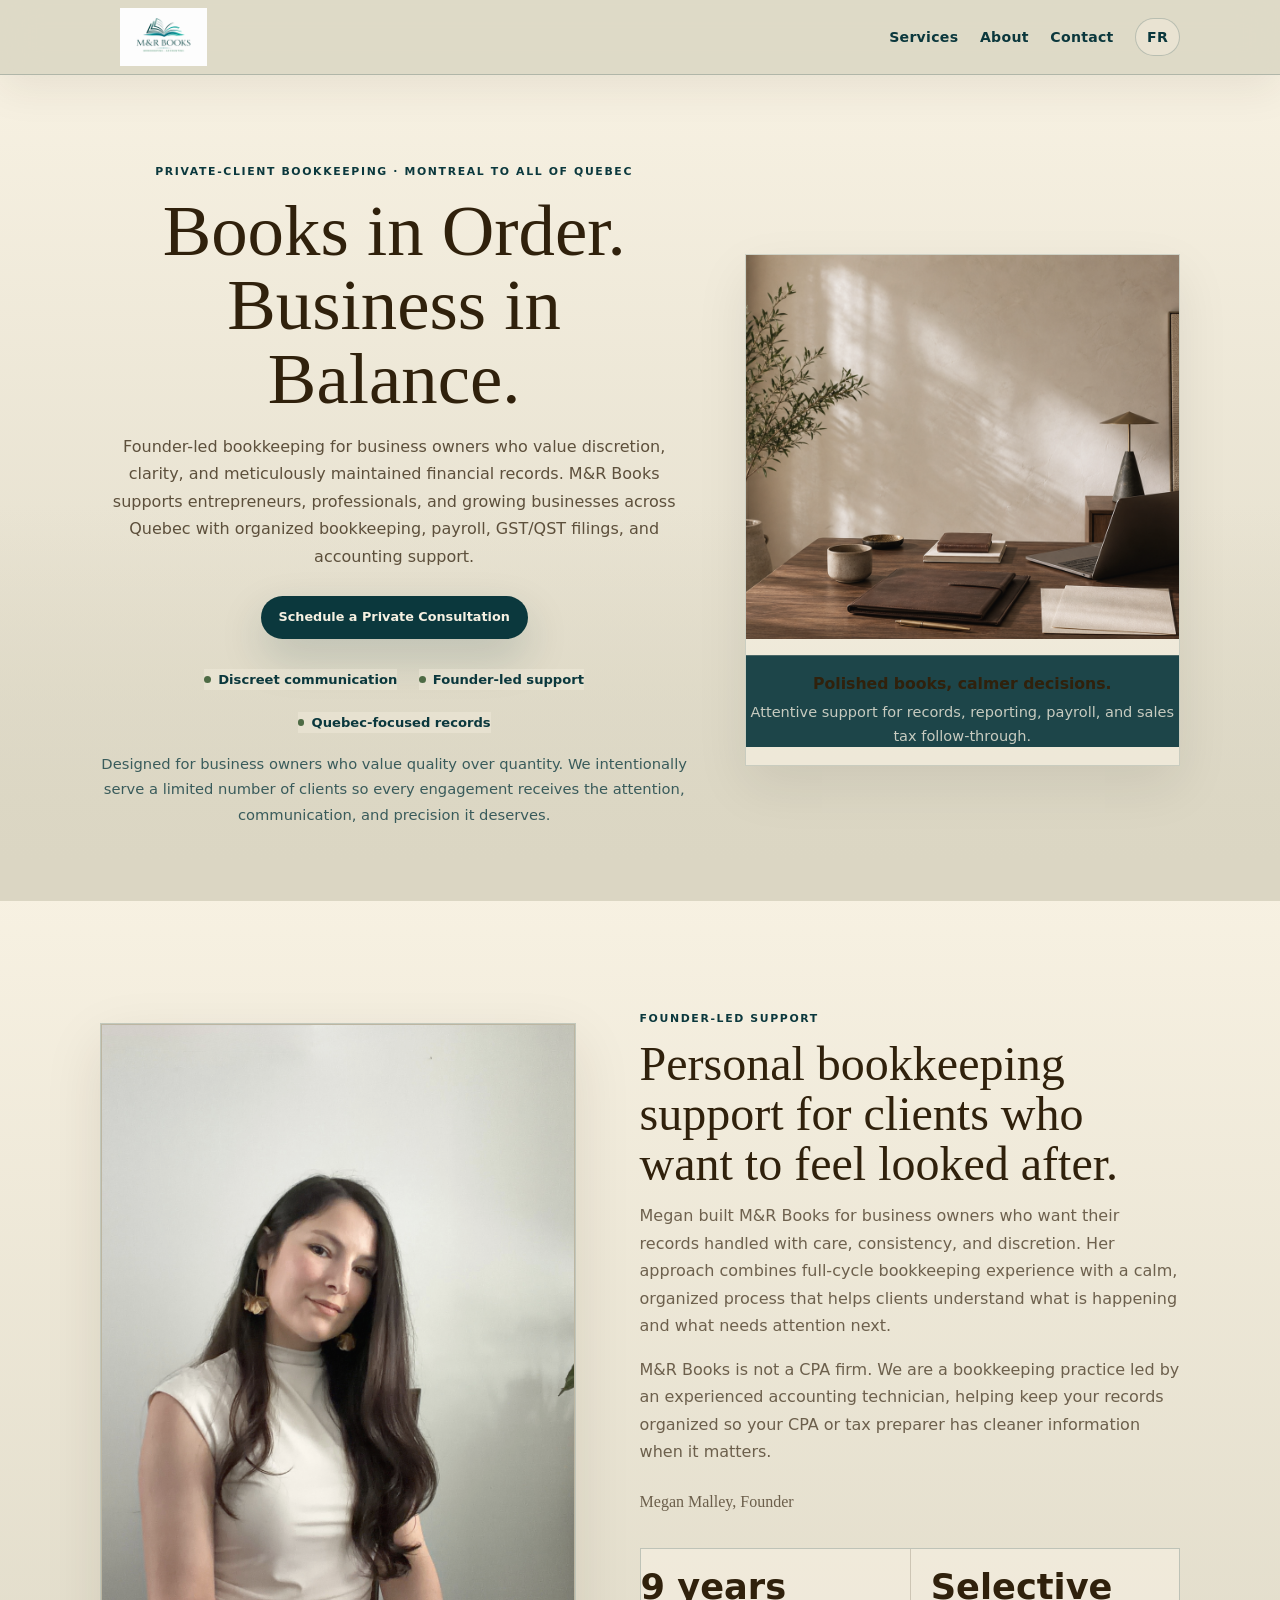
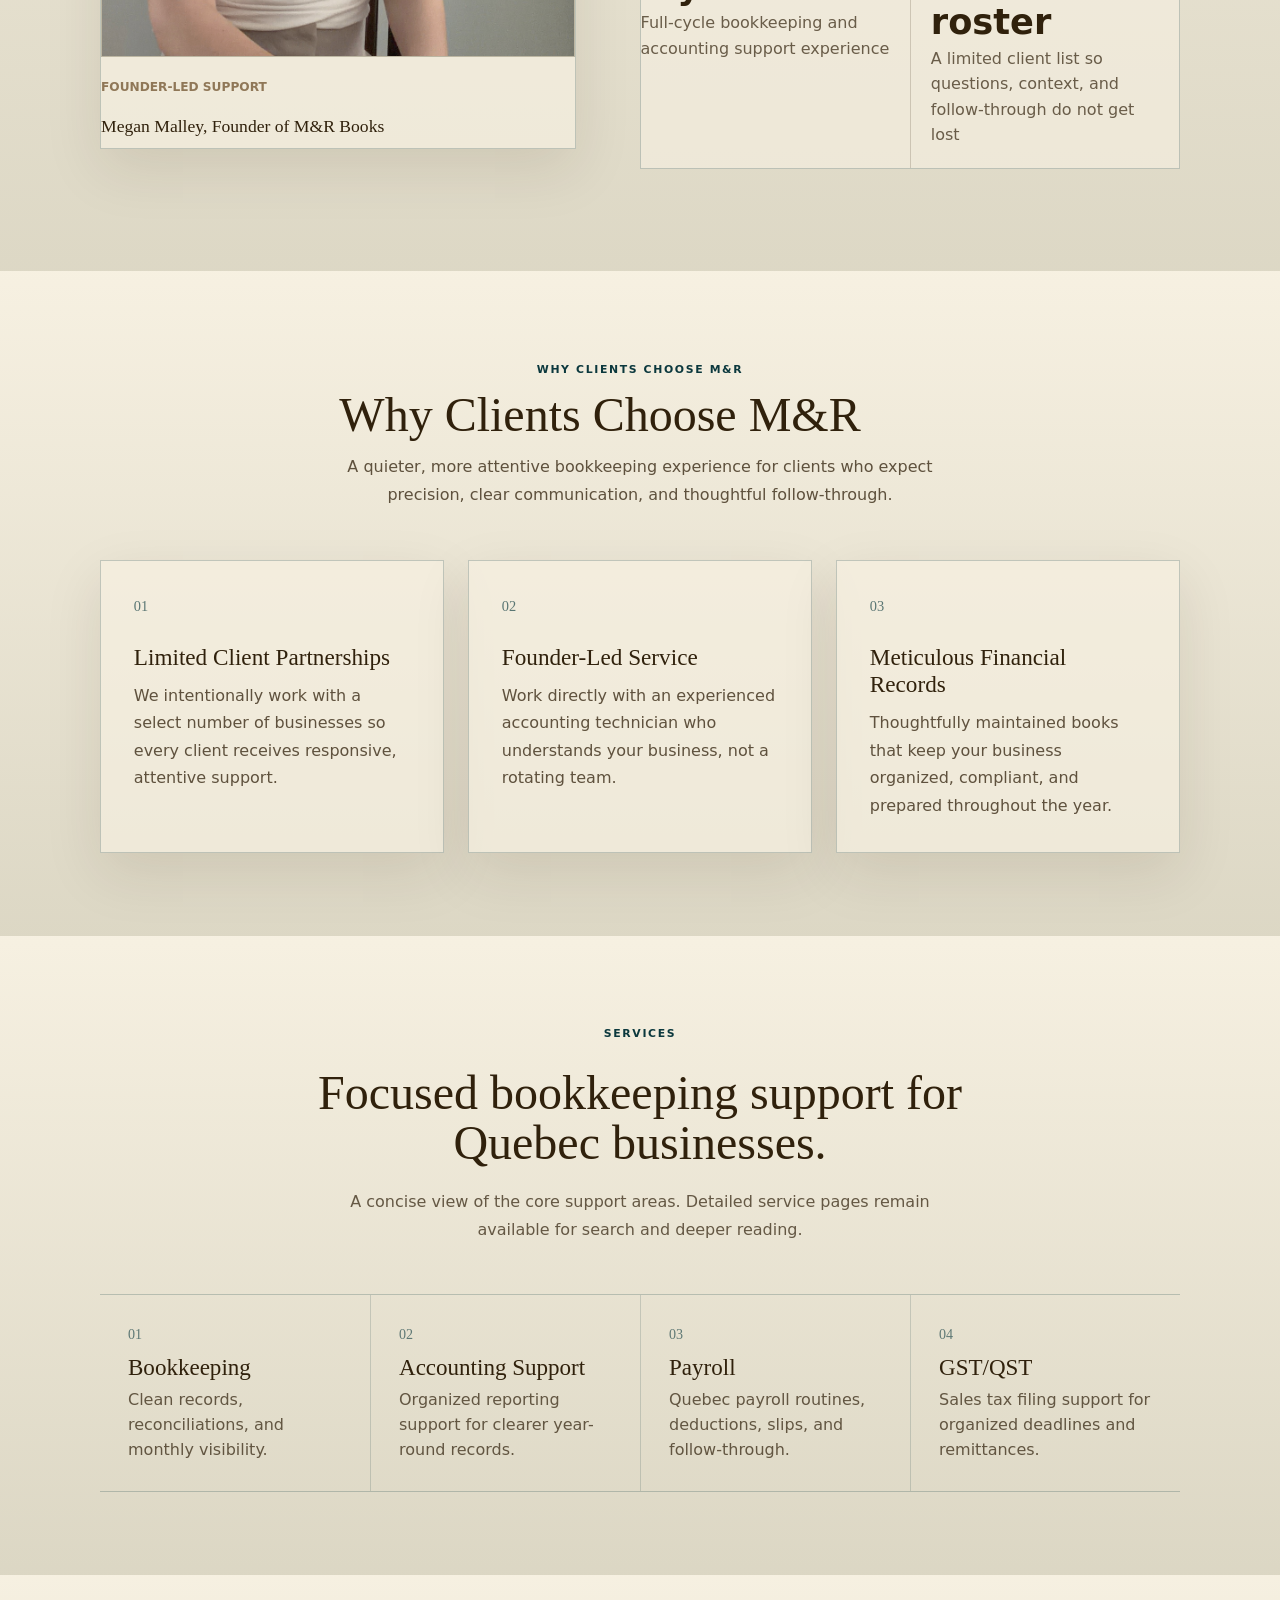
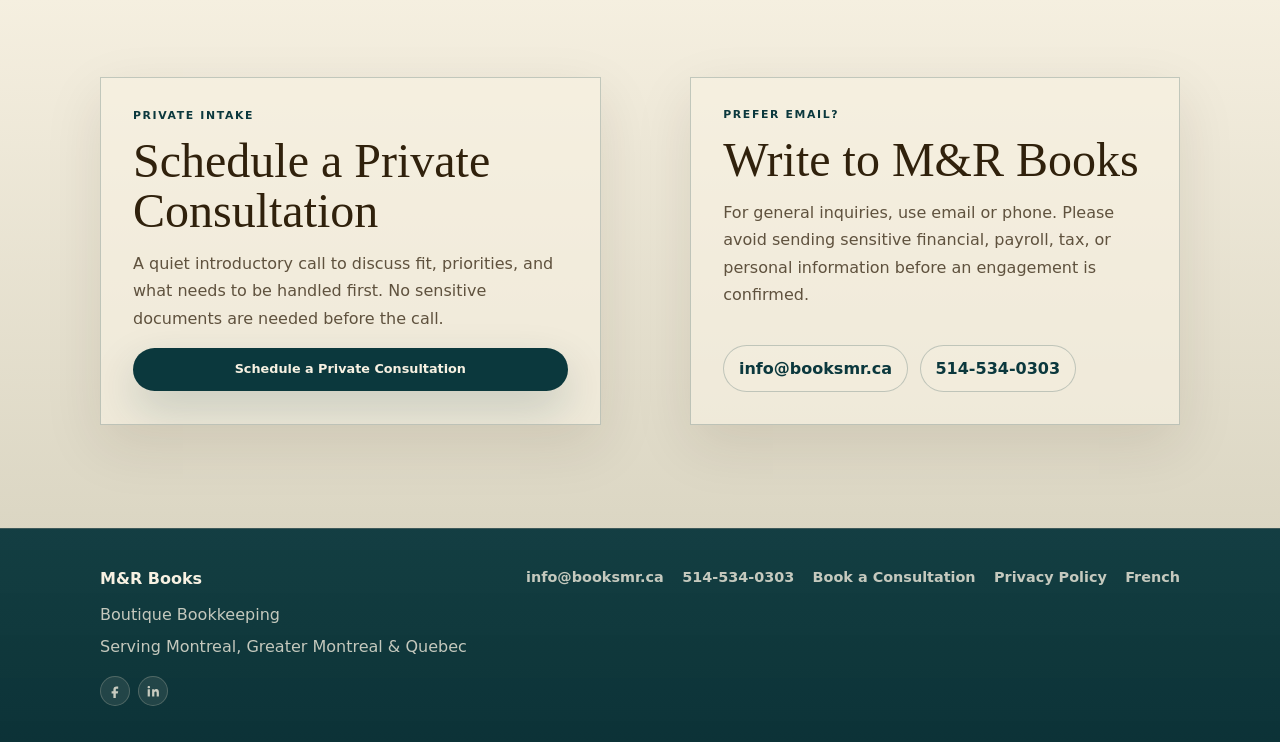
==== commit 67c89702: "Add files via upload" ====
--- a/index.html
+++ b/index.html
@@ -7,6 +7,11 @@
   <meta name="description" content="M&amp;R Books provides modern bookkeeping, accounting, payroll Quebec, and GST/QST support for small businesses, entrepreneurs, and individuals in Montreal and across Quebec.">
   <meta name="keywords" content="bookkeeping Montreal, bookkeeping Quebec, accounting services Montreal, accounting Quebec, payroll Quebec, payroll services Quebec, small business bookkeeping Montreal, GST QST filing Quebec">
   <link rel="stylesheet" href="styles.css" />
+  <link rel="icon" href="/assets/favicon.ico" sizes="any">
+  <link rel="icon" type="image/png" sizes="32x32" href="/assets/favicon-32x32.png">
+  <link rel="icon" type="image/png" sizes="16x16" href="/assets/favicon-16x16.png">
+  <link rel="apple-touch-icon" href="/assets/apple-touch-icon.png">
+  <link rel="manifest" href="/assets/site.webmanifest">
   <script type="application/ld+json">
   {
     "@context": "https://schema.org",
@@ -199,7 +204,7 @@
 <section class="section section-soft home-founder" aria-labelledby="home-founder-title"><div class="container founder-story-grid"><figure class="founder-card home-founder-card"><div class="founder-photo-shell"><img class="founder-photo" src="assets/megan,jpg.jpg" alt="Megan, founder of M&R Books" width="1536" height="2048" loading="lazy" decoding="async" /></div><figcaption><span>Founder-led support</span><strong>Megan Malley, Founder of M&amp;R Books</strong></figcaption></figure><div class="founder-story-copy"><span class="section-kicker">Founder-led support</span><h2 id="home-founder-title">Personal bookkeeping support for clients who want to feel looked after.</h2><p>Megan built M&amp;R Books for business owners who want their records handled with care, consistency, and discretion. Her approach combines full-cycle bookkeeping experience with a calm, organized process that helps clients understand what is happening and what needs attention next.</p><p>M&amp;R Books is not a CPA firm. We are a bookkeeping practice led by an experienced accounting technician, helping keep your records organized so your CPA or tax preparer has cleaner information when it matters.</p><p class="founder-signature">Megan Malley, Founder</p><div class="experience-panel home-founder-proof" aria-label="Founder experience highlights"><div><strong>9 years</strong><span>Full-cycle bookkeeping and accounting support experience</span></div><div><strong>Selective roster</strong><span>A limited client list so questions, context, and follow-through do not get lost</span></div></div></div></div></section>
 <section id="why" class="section section-solid private-why" aria-labelledby="why-title"><div class="container"><div class="section-heading centered"><span class="section-kicker">Why clients choose M&amp;R</span><h2 id="why-title">Why Clients Choose M&amp;R</h2><p class="muted">A quieter, more attentive bookkeeping experience for clients who expect precision, clear communication, and thoughtful follow-through.</p></div><div class="private-card-grid"><article class="glass-card private-card"><span>01</span><h3>Limited Client Partnerships</h3><p>We intentionally work with a select number of businesses so every client receives responsive, attentive support.</p></article><article class="glass-card private-card"><span>02</span><h3>Founder-Led Service</h3><p>Work directly with an experienced accounting technician who understands your business, not a rotating team.</p></article><article class="glass-card private-card"><span>03</span><h3>Meticulous Financial Records</h3><p>Thoughtfully maintained books that keep your business organized, compliant, and prepared throughout the year.</p></article></div></div></section>
 <section id="services" class="section section-solid"><div class="section-transition"></div><div class="container"><div class="section-heading centered"><span class="section-kicker">Services</span><h2>Focused bookkeeping support for Quebec businesses.</h2><p class="muted">A concise view of the core support areas. Detailed service pages remain available for search and deeper reading.</p></div><div class="service-menu" aria-label="Service pages"><a href="bookkeeping-montreal.html"><span>01</span><strong>Bookkeeping</strong><em>Clean records, reconciliations, and monthly visibility.</em></a><div><span>02</span><strong>Accounting Support</strong><em>Organized reporting support for clearer year-round records.</em></div><a href="payroll-services-quebec.html"><span>03</span><strong>Payroll</strong><em>Quebec payroll routines, deductions, slips, and follow-through.</em></a><a href="sales-tax-filing-quebec.html"><span>04</span><strong>GST/QST</strong><em>Sales tax filing support for organized deadlines and remittances.</em></a></div></div></section>
-<section id="contact" class="section section-soft"><div class="section-transition"></div><div class="container booking-layout compact-contact"><article class="glass-card booking-card" id="book"><span class="section-kicker">Private intake</span><h2>Schedule a Private Consultation</h2><p>A quiet introductory Teams call to discuss fit, priorities, and what needs to be handled first. No sensitive documents are needed before the call.</p><a href="https://book.booksmr.ca" target="_blank" rel="noopener" class="btn btn-primary">Schedule a Private Consultation</a></article><article class="glass-card contact-card"><span class="section-kicker">Prefer email?</span><h2>Write to M&amp;R Books</h2><p class="muted">For general inquiries, use email or phone. Please avoid sending sensitive financial, payroll, tax, or personal information before an engagement is confirmed.</p><div class="direct-contact-links"><a href="mailto:info@booksmr.ca">info@booksmr.ca</a><a href="tel:+15145340303">514-534-0303</a></div></article></div></section>
+<section id="contact" class="section section-soft"><div class="section-transition"></div><div class="container booking-layout compact-contact"><article class="glass-card booking-card" id="book"><span class="section-kicker">Private intake</span><h2>Schedule a Private Consultation</h2><p>A quiet introductory call to discuss fit, priorities, and what needs to be handled first. No sensitive documents are needed before the call.</p><a href="https://book.booksmr.ca" target="_blank" rel="noopener" class="btn btn-primary">Schedule a Private Consultation</a></article><article class="glass-card contact-card"><span class="section-kicker">Prefer email?</span><h2>Write to M&amp;R Books</h2><p class="muted">For general inquiries, use email or phone. Please avoid sending sensitive financial, payroll, tax, or personal information before an engagement is confirmed.</p><div class="direct-contact-links"><a href="mailto:info@booksmr.ca">info@booksmr.ca</a><a href="tel:+15145340303">514-534-0303</a></div></article></div></section>
   </main>
   <footer class="site-footer">
     <div class="container footer-inner refined-footer">
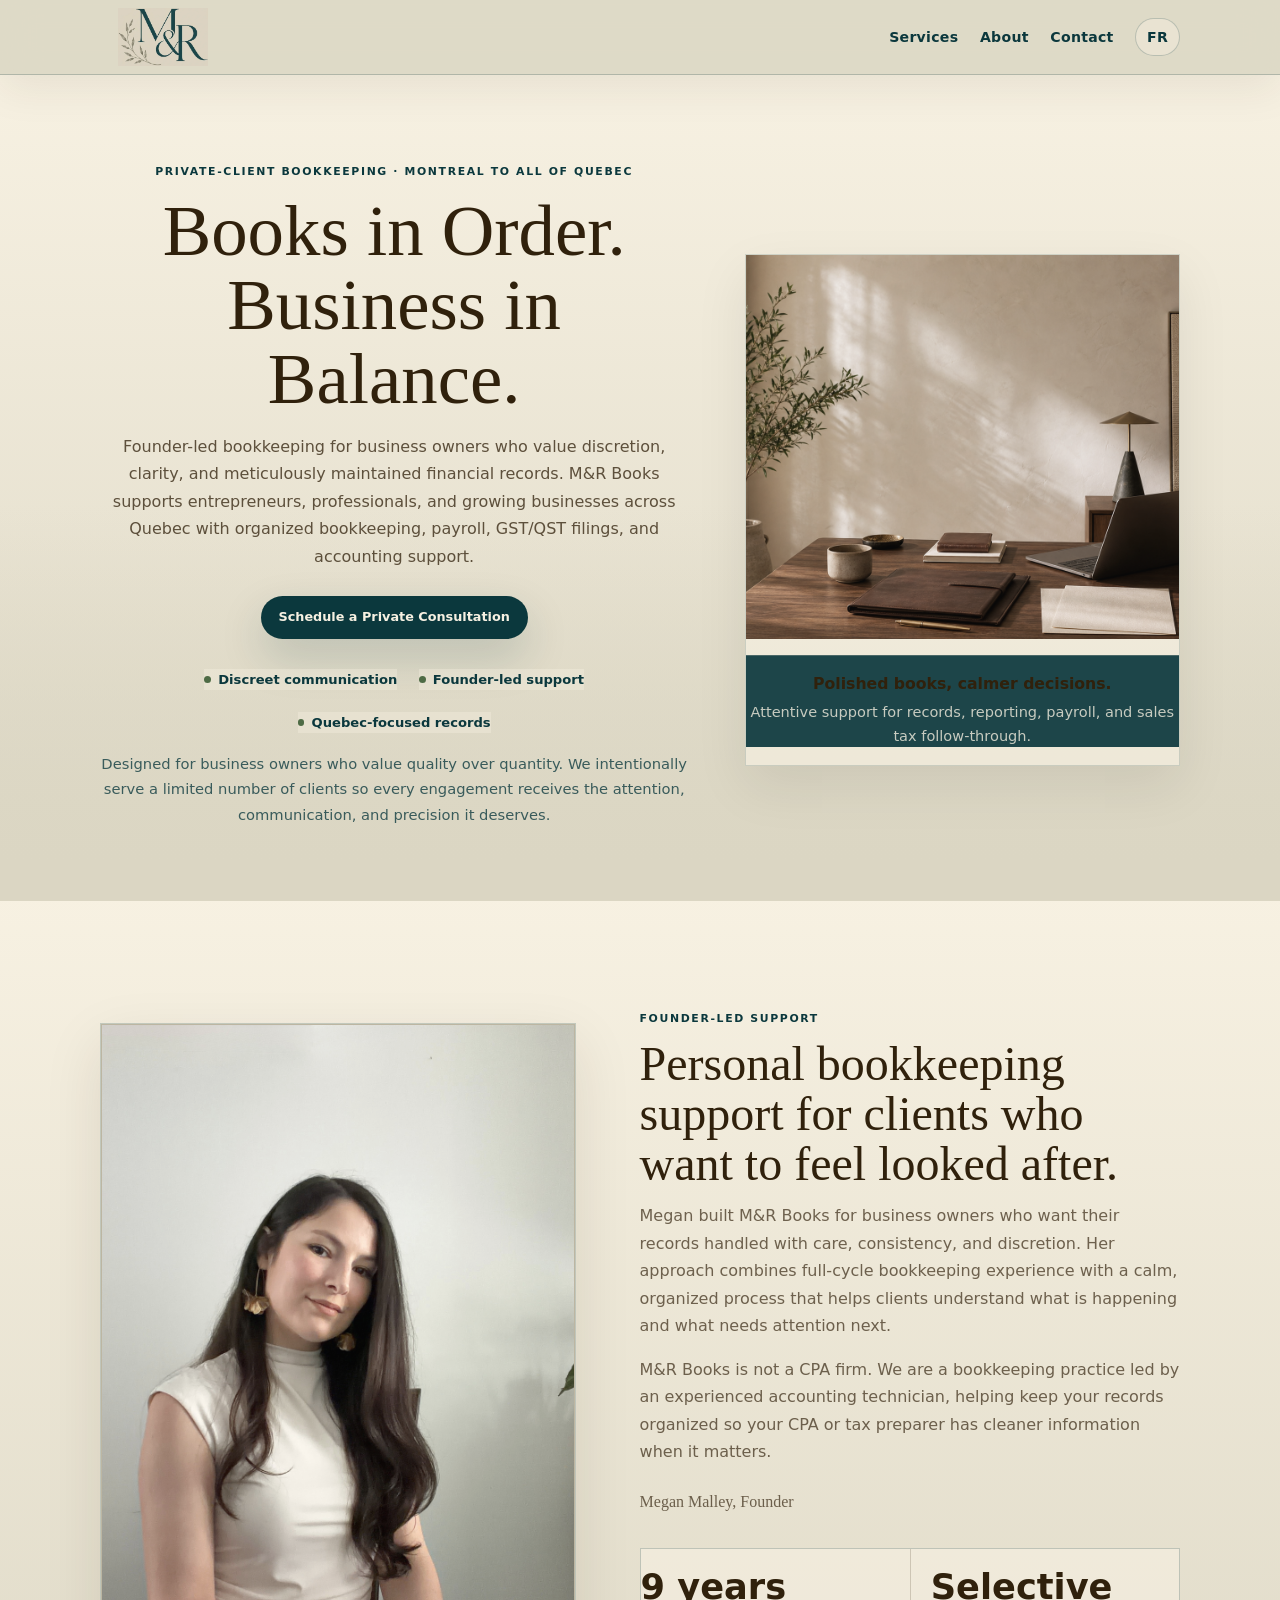
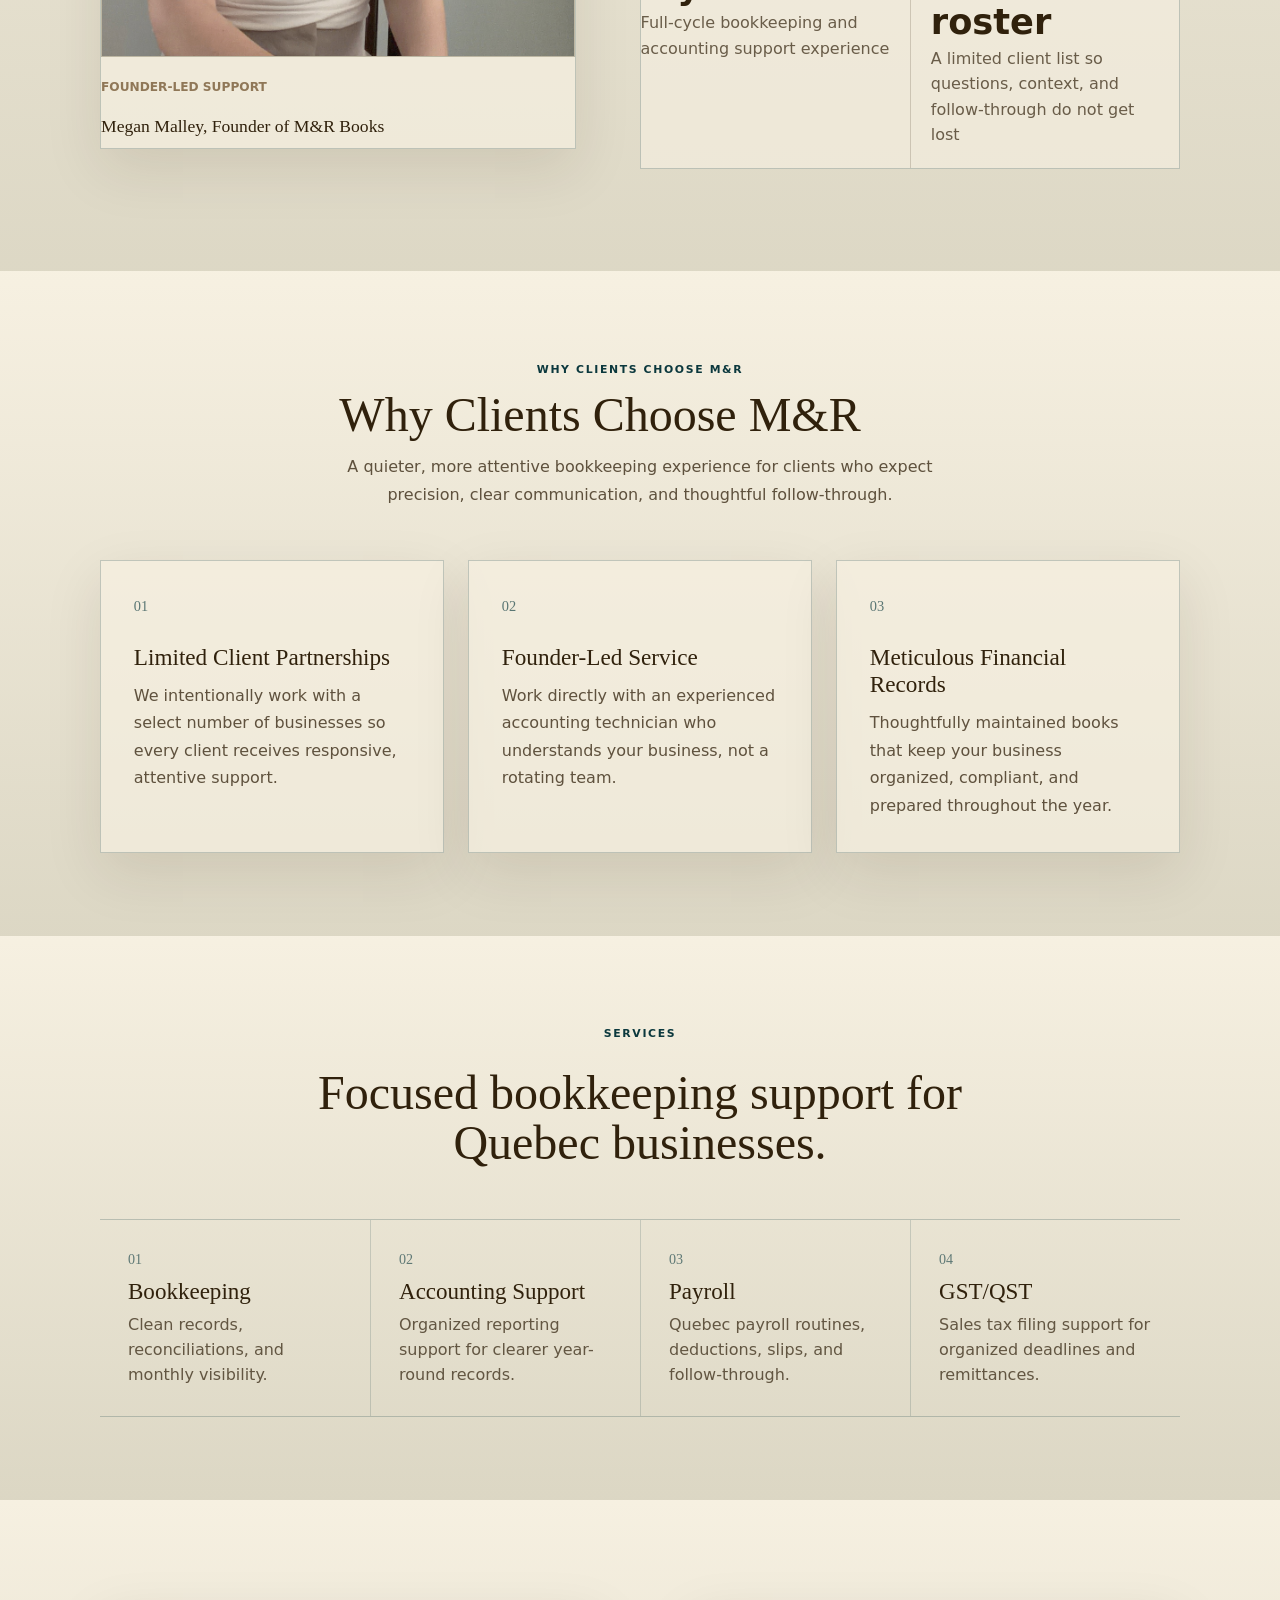
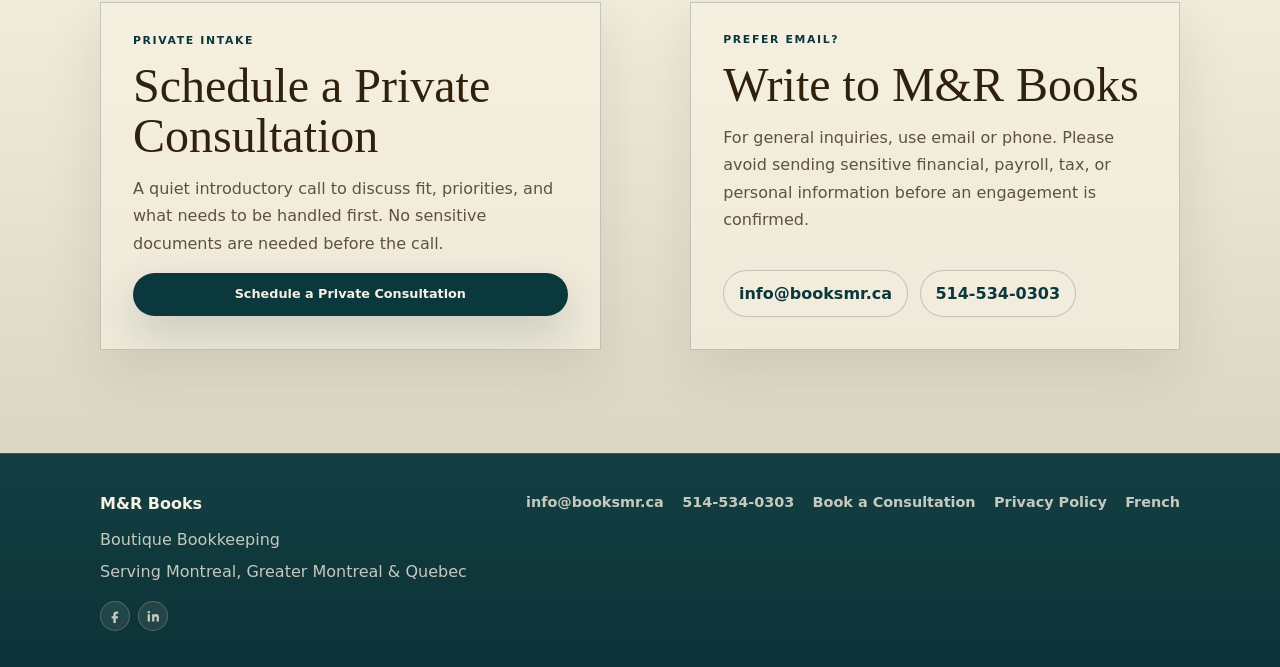
==== commit f4857a8c: "Update index.html" ====
--- a/index.html
+++ b/index.html
@@ -203,7 +203,7 @@
 <section class="section hero" aria-labelledby="hero-title"><div class="container hero-grid"><div class="hero-copy"><div class="eyebrow">Private-client bookkeeping &middot; Montreal to all of Quebec</div><h1 id="hero-title">Books in Order. Business in Balance.</h1><p class="lead">Founder-led bookkeeping for business owners who value discretion, clarity, and meticulously maintained financial records. M&amp;R Books supports entrepreneurs, professionals, and growing businesses across Quebec with organized bookkeeping, payroll, GST/QST filings, and accounting support.</p><div class="hero-actions"><a href="#book" class="btn btn-primary">Schedule a Private Consultation</a></div><div class="hero-proof"><span>Discreet communication</span><span>Founder-led support</span><span>Quebec-focused records</span></div><p class="private-positioning">Designed for business owners who value quality over quantity. We intentionally serve a limited number of clients so every engagement receives the attention, communication, and precision it deserves.</p></div><div class="hero-media"><div class="image-frame"><img src="assets/mr-books-hero.png" alt="Professional bookkeeping workspace for Montreal and Quebec business financial records" width="1200" height="800" loading="eager" /><div class="floating-badge"><strong>Polished books, calmer decisions.</strong><span>Attentive support for records, reporting, payroll, and sales tax follow-through.</span></div></div></div></div></section>
 <section class="section section-soft home-founder" aria-labelledby="home-founder-title"><div class="container founder-story-grid"><figure class="founder-card home-founder-card"><div class="founder-photo-shell"><img class="founder-photo" src="assets/megan,jpg.jpg" alt="Megan, founder of M&R Books" width="1536" height="2048" loading="lazy" decoding="async" /></div><figcaption><span>Founder-led support</span><strong>Megan Malley, Founder of M&amp;R Books</strong></figcaption></figure><div class="founder-story-copy"><span class="section-kicker">Founder-led support</span><h2 id="home-founder-title">Personal bookkeeping support for clients who want to feel looked after.</h2><p>Megan built M&amp;R Books for business owners who want their records handled with care, consistency, and discretion. Her approach combines full-cycle bookkeeping experience with a calm, organized process that helps clients understand what is happening and what needs attention next.</p><p>M&amp;R Books is not a CPA firm. We are a bookkeeping practice led by an experienced accounting technician, helping keep your records organized so your CPA or tax preparer has cleaner information when it matters.</p><p class="founder-signature">Megan Malley, Founder</p><div class="experience-panel home-founder-proof" aria-label="Founder experience highlights"><div><strong>9 years</strong><span>Full-cycle bookkeeping and accounting support experience</span></div><div><strong>Selective roster</strong><span>A limited client list so questions, context, and follow-through do not get lost</span></div></div></div></div></section>
 <section id="why" class="section section-solid private-why" aria-labelledby="why-title"><div class="container"><div class="section-heading centered"><span class="section-kicker">Why clients choose M&amp;R</span><h2 id="why-title">Why Clients Choose M&amp;R</h2><p class="muted">A quieter, more attentive bookkeeping experience for clients who expect precision, clear communication, and thoughtful follow-through.</p></div><div class="private-card-grid"><article class="glass-card private-card"><span>01</span><h3>Limited Client Partnerships</h3><p>We intentionally work with a select number of businesses so every client receives responsive, attentive support.</p></article><article class="glass-card private-card"><span>02</span><h3>Founder-Led Service</h3><p>Work directly with an experienced accounting technician who understands your business, not a rotating team.</p></article><article class="glass-card private-card"><span>03</span><h3>Meticulous Financial Records</h3><p>Thoughtfully maintained books that keep your business organized, compliant, and prepared throughout the year.</p></article></div></div></section>
-<section id="services" class="section section-solid"><div class="section-transition"></div><div class="container"><div class="section-heading centered"><span class="section-kicker">Services</span><h2>Focused bookkeeping support for Quebec businesses.</h2><p class="muted">A concise view of the core support areas. Detailed service pages remain available for search and deeper reading.</p></div><div class="service-menu" aria-label="Service pages"><a href="bookkeeping-montreal.html"><span>01</span><strong>Bookkeeping</strong><em>Clean records, reconciliations, and monthly visibility.</em></a><div><span>02</span><strong>Accounting Support</strong><em>Organized reporting support for clearer year-round records.</em></div><a href="payroll-services-quebec.html"><span>03</span><strong>Payroll</strong><em>Quebec payroll routines, deductions, slips, and follow-through.</em></a><a href="sales-tax-filing-quebec.html"><span>04</span><strong>GST/QST</strong><em>Sales tax filing support for organized deadlines and remittances.</em></a></div></div></section>
+<section id="services" class="section section-solid"><div class="section-transition"></div><div class="container"><div class="section-heading centered"><span class="section-kicker">Services</span><h2>Focused bookkeeping support for Quebec businesses.</h2></div><div class="service-menu" aria-label="Service pages"><a href="bookkeeping-montreal.html"><span>01</span><strong>Bookkeeping</strong><em>Clean records, reconciliations, and monthly visibility.</em></a><div><span>02</span><strong>Accounting Support</strong><em>Organized reporting support for clearer year-round records.</em></div><a href="payroll-services-quebec.html"><span>03</span><strong>Payroll</strong><em>Quebec payroll routines, deductions, slips, and follow-through.</em></a><a href="sales-tax-filing-quebec.html"><span>04</span><strong>GST/QST</strong><em>Sales tax filing support for organized deadlines and remittances.</em></a></div></div></section>
 <section id="contact" class="section section-soft"><div class="section-transition"></div><div class="container booking-layout compact-contact"><article class="glass-card booking-card" id="book"><span class="section-kicker">Private intake</span><h2>Schedule a Private Consultation</h2><p>A quiet introductory call to discuss fit, priorities, and what needs to be handled first. No sensitive documents are needed before the call.</p><a href="https://book.booksmr.ca" target="_blank" rel="noopener" class="btn btn-primary">Schedule a Private Consultation</a></article><article class="glass-card contact-card"><span class="section-kicker">Prefer email?</span><h2>Write to M&amp;R Books</h2><p class="muted">For general inquiries, use email or phone. Please avoid sending sensitive financial, payroll, tax, or personal information before an engagement is confirmed.</p><div class="direct-contact-links"><a href="mailto:info@booksmr.ca">info@booksmr.ca</a><a href="tel:+15145340303">514-534-0303</a></div></article></div></section>
   </main>
   <footer class="site-footer">
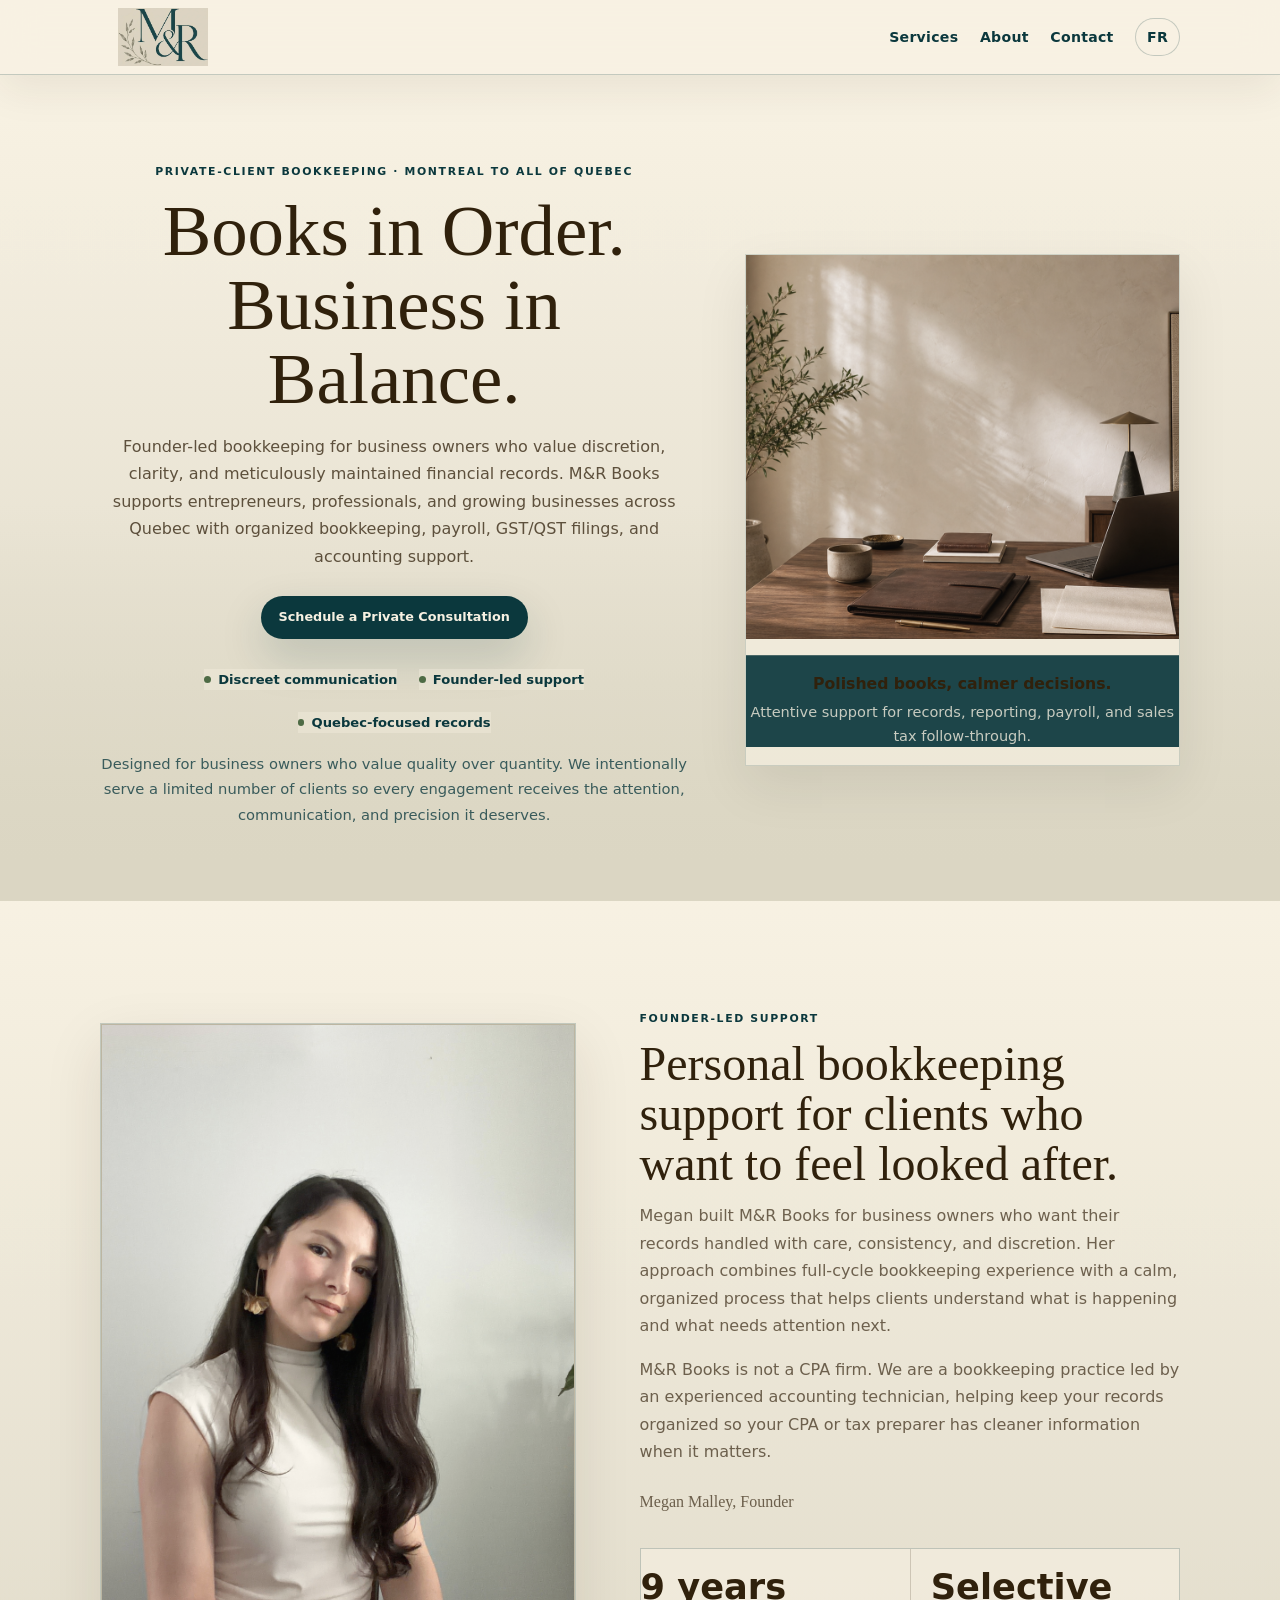
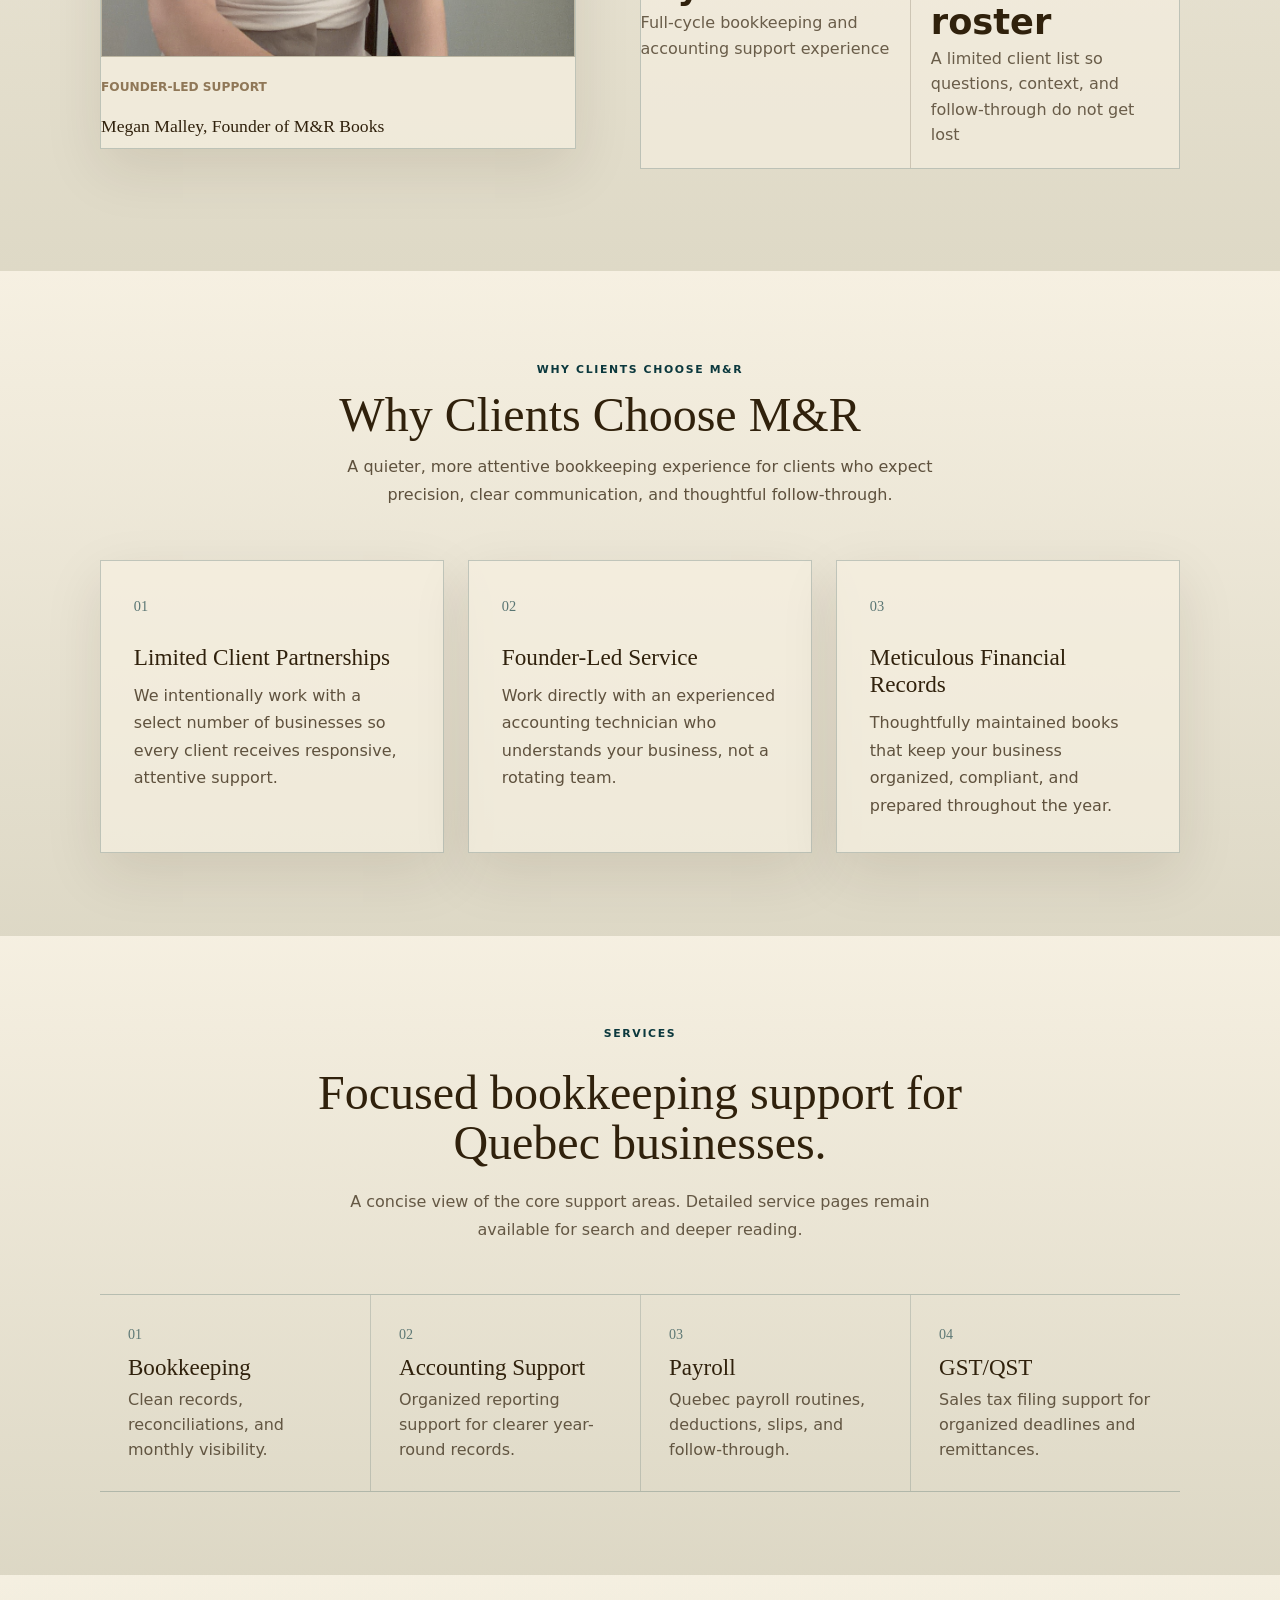
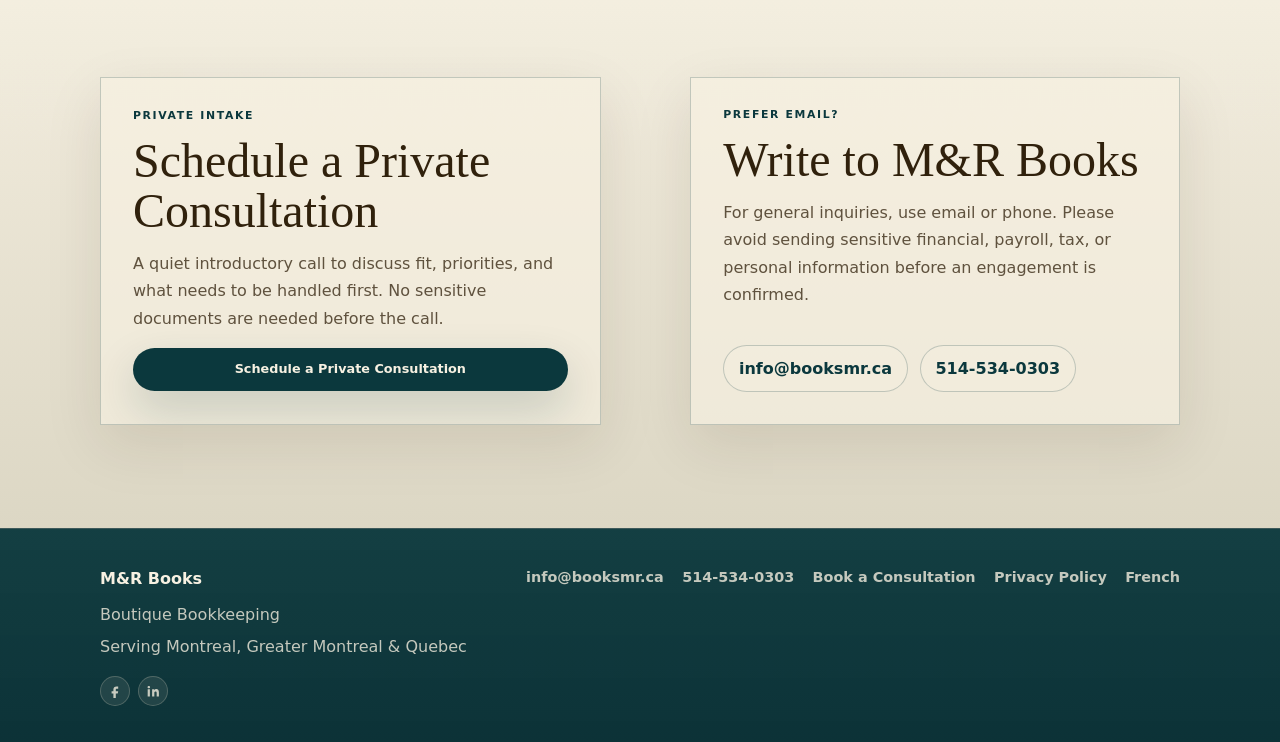
==== commit d66ca906: "Add files via upload" ====
--- a/index.html
+++ b/index.html
@@ -7,6 +7,7 @@
   <meta name="description" content="M&amp;R Books provides modern bookkeeping, accounting, payroll Quebec, and GST/QST support for small businesses, entrepreneurs, and individuals in Montreal and across Quebec.">
   <meta name="keywords" content="bookkeeping Montreal, bookkeeping Quebec, accounting services Montreal, accounting Quebec, payroll Quebec, payroll services Quebec, small business bookkeeping Montreal, GST QST filing Quebec">
   <link rel="stylesheet" href="styles.css" />
+  <script src="assets/botanical-fade.js" defer></script>
   <link rel="icon" href="/assets/favicon.ico" sizes="any">
   <link rel="icon" type="image/png" sizes="32x32" href="/assets/favicon-32x32.png">
   <link rel="icon" type="image/png" sizes="16x16" href="/assets/favicon-16x16.png">
@@ -203,7 +204,7 @@
 <section class="section hero" aria-labelledby="hero-title"><div class="container hero-grid"><div class="hero-copy"><div class="eyebrow">Private-client bookkeeping &middot; Montreal to all of Quebec</div><h1 id="hero-title">Books in Order. Business in Balance.</h1><p class="lead">Founder-led bookkeeping for business owners who value discretion, clarity, and meticulously maintained financial records. M&amp;R Books supports entrepreneurs, professionals, and growing businesses across Quebec with organized bookkeeping, payroll, GST/QST filings, and accounting support.</p><div class="hero-actions"><a href="#book" class="btn btn-primary">Schedule a Private Consultation</a></div><div class="hero-proof"><span>Discreet communication</span><span>Founder-led support</span><span>Quebec-focused records</span></div><p class="private-positioning">Designed for business owners who value quality over quantity. We intentionally serve a limited number of clients so every engagement receives the attention, communication, and precision it deserves.</p></div><div class="hero-media"><div class="image-frame"><img src="assets/mr-books-hero.png" alt="Professional bookkeeping workspace for Montreal and Quebec business financial records" width="1200" height="800" loading="eager" /><div class="floating-badge"><strong>Polished books, calmer decisions.</strong><span>Attentive support for records, reporting, payroll, and sales tax follow-through.</span></div></div></div></div></section>
 <section class="section section-soft home-founder" aria-labelledby="home-founder-title"><div class="container founder-story-grid"><figure class="founder-card home-founder-card"><div class="founder-photo-shell"><img class="founder-photo" src="assets/megan,jpg.jpg" alt="Megan, founder of M&R Books" width="1536" height="2048" loading="lazy" decoding="async" /></div><figcaption><span>Founder-led support</span><strong>Megan Malley, Founder of M&amp;R Books</strong></figcaption></figure><div class="founder-story-copy"><span class="section-kicker">Founder-led support</span><h2 id="home-founder-title">Personal bookkeeping support for clients who want to feel looked after.</h2><p>Megan built M&amp;R Books for business owners who want their records handled with care, consistency, and discretion. Her approach combines full-cycle bookkeeping experience with a calm, organized process that helps clients understand what is happening and what needs attention next.</p><p>M&amp;R Books is not a CPA firm. We are a bookkeeping practice led by an experienced accounting technician, helping keep your records organized so your CPA or tax preparer has cleaner information when it matters.</p><p class="founder-signature">Megan Malley, Founder</p><div class="experience-panel home-founder-proof" aria-label="Founder experience highlights"><div><strong>9 years</strong><span>Full-cycle bookkeeping and accounting support experience</span></div><div><strong>Selective roster</strong><span>A limited client list so questions, context, and follow-through do not get lost</span></div></div></div></div></section>
 <section id="why" class="section section-solid private-why" aria-labelledby="why-title"><div class="container"><div class="section-heading centered"><span class="section-kicker">Why clients choose M&amp;R</span><h2 id="why-title">Why Clients Choose M&amp;R</h2><p class="muted">A quieter, more attentive bookkeeping experience for clients who expect precision, clear communication, and thoughtful follow-through.</p></div><div class="private-card-grid"><article class="glass-card private-card"><span>01</span><h3>Limited Client Partnerships</h3><p>We intentionally work with a select number of businesses so every client receives responsive, attentive support.</p></article><article class="glass-card private-card"><span>02</span><h3>Founder-Led Service</h3><p>Work directly with an experienced accounting technician who understands your business, not a rotating team.</p></article><article class="glass-card private-card"><span>03</span><h3>Meticulous Financial Records</h3><p>Thoughtfully maintained books that keep your business organized, compliant, and prepared throughout the year.</p></article></div></div></section>
-<section id="services" class="section section-solid"><div class="section-transition"></div><div class="container"><div class="section-heading centered"><span class="section-kicker">Services</span><h2>Focused bookkeeping support for Quebec businesses.</h2></div><div class="service-menu" aria-label="Service pages"><a href="bookkeeping-montreal.html"><span>01</span><strong>Bookkeeping</strong><em>Clean records, reconciliations, and monthly visibility.</em></a><div><span>02</span><strong>Accounting Support</strong><em>Organized reporting support for clearer year-round records.</em></div><a href="payroll-services-quebec.html"><span>03</span><strong>Payroll</strong><em>Quebec payroll routines, deductions, slips, and follow-through.</em></a><a href="sales-tax-filing-quebec.html"><span>04</span><strong>GST/QST</strong><em>Sales tax filing support for organized deadlines and remittances.</em></a></div></div></section>
+<section id="services" class="section section-solid"><div class="section-transition"></div><div class="container"><div class="section-heading centered"><span class="section-kicker">Services</span><h2>Focused bookkeeping support for Quebec businesses.</h2><p class="muted">A concise view of the core support areas. Detailed service pages remain available for search and deeper reading.</p></div><div class="service-menu" aria-label="Service pages"><a href="bookkeeping-montreal.html"><span>01</span><strong>Bookkeeping</strong><em>Clean records, reconciliations, and monthly visibility.</em></a><div><span>02</span><strong>Accounting Support</strong><em>Organized reporting support for clearer year-round records.</em></div><a href="payroll-services-quebec.html"><span>03</span><strong>Payroll</strong><em>Quebec payroll routines, deductions, slips, and follow-through.</em></a><a href="sales-tax-filing-quebec.html"><span>04</span><strong>GST/QST</strong><em>Sales tax filing support for organized deadlines and remittances.</em></a></div></div></section>
 <section id="contact" class="section section-soft"><div class="section-transition"></div><div class="container booking-layout compact-contact"><article class="glass-card booking-card" id="book"><span class="section-kicker">Private intake</span><h2>Schedule a Private Consultation</h2><p>A quiet introductory call to discuss fit, priorities, and what needs to be handled first. No sensitive documents are needed before the call.</p><a href="https://book.booksmr.ca" target="_blank" rel="noopener" class="btn btn-primary">Schedule a Private Consultation</a></article><article class="glass-card contact-card"><span class="section-kicker">Prefer email?</span><h2>Write to M&amp;R Books</h2><p class="muted">For general inquiries, use email or phone. Please avoid sending sensitive financial, payroll, tax, or personal information before an engagement is confirmed.</p><div class="direct-contact-links"><a href="mailto:info@booksmr.ca">info@booksmr.ca</a><a href="tel:+15145340303">514-534-0303</a></div></article></div></section>
   </main>
   <footer class="site-footer">
--- a/styles.css
+++ b/styles.css
@@ -6056,3 +6056,88 @@
     padding: 1.35rem !important;
   }
 }
+
+/* Shared botanical background fade */
+body.boutique-luxury,
+body.botanical-scroll-bg {
+  --olive-wash: 0.83;
+  --olive-bg-opacity: 0.17;
+  background:
+    linear-gradient(180deg, rgba(248, 242, 228, var(--olive-wash)) 0%, rgba(219, 214, 195, var(--olive-wash)) 100%),
+    url("assets/bg-olive-frame-test.png") 64% top / cover no-repeat fixed,
+    #f7f1e2 !important;
+}
+
+body.boutique-luxury::before,
+body.boutique-luxury::after,
+body.botanical-scroll-bg::before,
+body.botanical-scroll-bg::after {
+  content: none !important;
+  display: none !important;
+}
+
+body.boutique-luxury .hero,
+body.boutique-luxury .hero.compact,
+body.boutique-luxury .section-solid,
+body.boutique-luxury .section-soft,
+body.boutique-luxury #services,
+body.boutique-luxury .home-founder,
+body.boutique-luxury .about-page,
+body.boutique-luxury .about-hero,
+body.boutique-luxury .about-intent,
+body.boutique-luxury .founder-section,
+body.boutique-luxury .about-services,
+body.boutique-luxury .about-fit,
+body.boutique-luxury .about-cta,
+body.boutique-luxury .privacy-page,
+body.boutique-luxury .privacy-hero,
+body.boutique-luxury .privacy-section,
+body.botanical-scroll-bg .test-page {
+  background:
+    linear-gradient(180deg, rgba(248, 242, 228, var(--olive-wash)), rgba(219, 214, 195, var(--olive-wash))),
+    url("assets/bg-olive-frame-test.png") 64% top / cover no-repeat fixed !important;
+}
+
+body.boutique-luxury .hero::before,
+body.boutique-luxury .about-hero::before,
+body.boutique-luxury .founder-section::before,
+body.boutique-luxury .about-cta::before {
+  opacity: 0 !important;
+  background: none !important;
+}
+
+body.boutique-luxury .site-header {
+  background: rgba(248, 242, 228, 0.86) !important;
+}
+
+@media (max-width: 760px) {
+  body.boutique-luxury,
+  body.botanical-scroll-bg {
+    background:
+      linear-gradient(180deg, rgba(248, 242, 228, var(--olive-wash)) 0%, rgba(219, 214, 195, var(--olive-wash)) 100%),
+      url("assets/bg-olive-frame-test.png") 56% top / auto 100vh no-repeat scroll,
+      #f7f1e2 !important;
+  }
+
+  body.boutique-luxury .hero,
+  body.boutique-luxury .hero.compact,
+  body.boutique-luxury .section-solid,
+  body.boutique-luxury .section-soft,
+  body.boutique-luxury #services,
+  body.boutique-luxury .home-founder,
+  body.boutique-luxury .about-page,
+  body.boutique-luxury .about-hero,
+  body.boutique-luxury .about-intent,
+  body.boutique-luxury .founder-section,
+  body.boutique-luxury .about-services,
+  body.boutique-luxury .about-fit,
+  body.boutique-luxury .about-cta,
+  body.boutique-luxury .privacy-page,
+  body.boutique-luxury .privacy-hero,
+  body.boutique-luxury .privacy-section,
+  body.botanical-scroll-bg .test-page {
+    background:
+      linear-gradient(180deg, rgba(248, 242, 228, var(--olive-wash)), rgba(219, 214, 195, var(--olive-wash))),
+      url("assets/bg-olive-frame-test.png") 56% top / auto 100vh no-repeat scroll !important;
+  }
+}
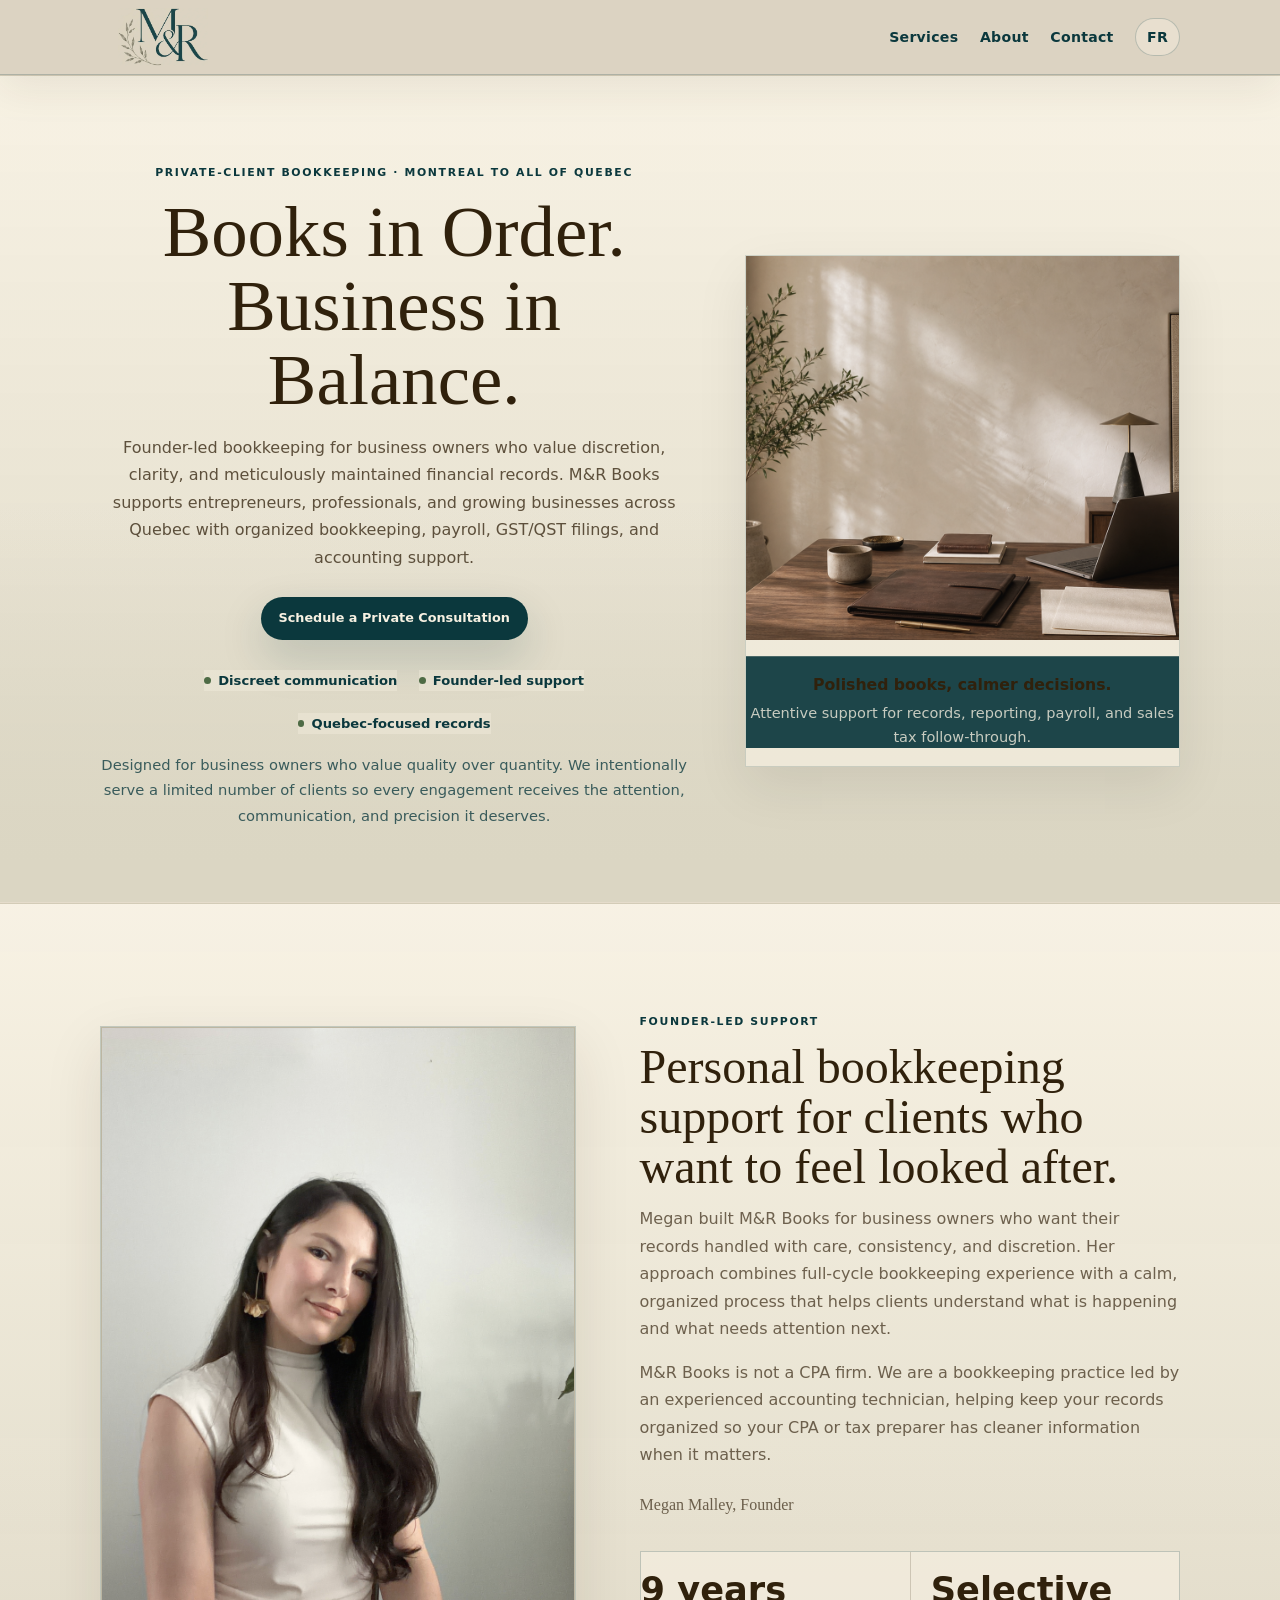
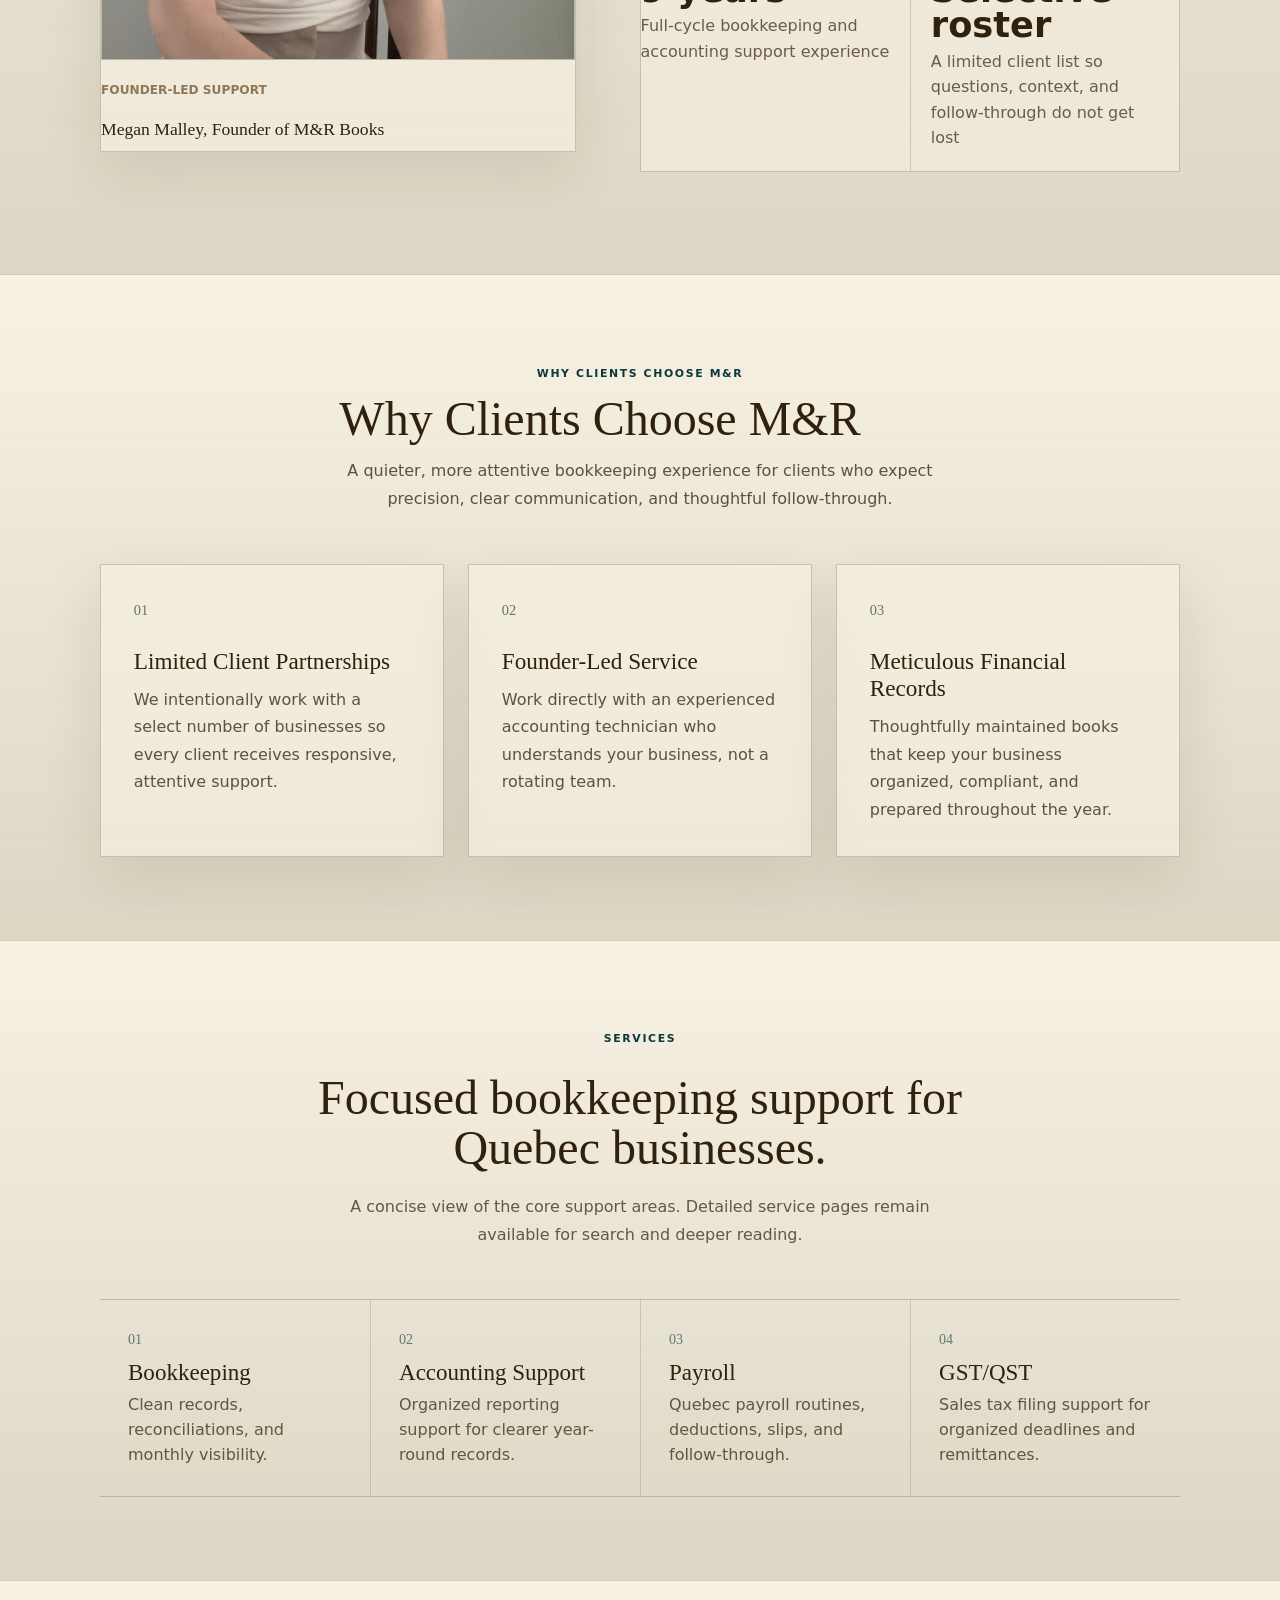
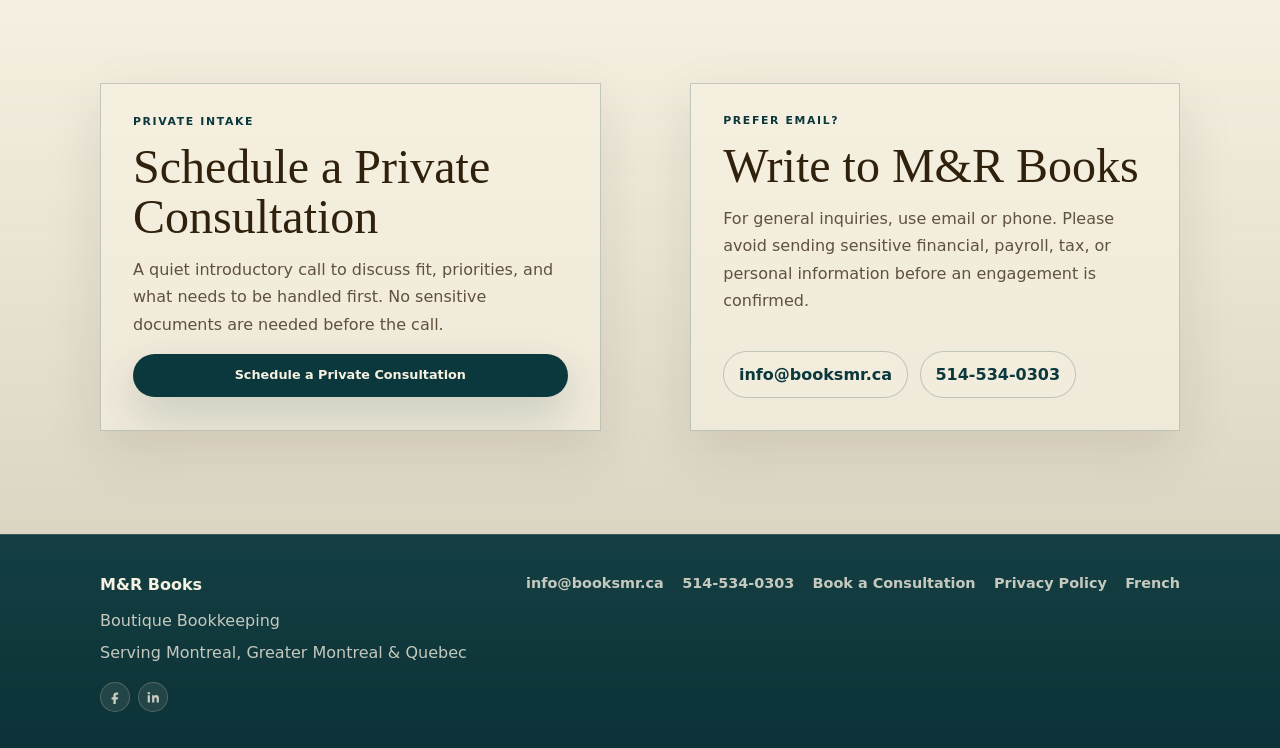
==== commit 54f5df34: "Add files via upload" ====
--- a/index.html
+++ b/index.html
@@ -7,7 +7,7 @@
   <meta name="description" content="M&amp;R Books provides modern bookkeeping, accounting, payroll Quebec, and GST/QST support for small businesses, entrepreneurs, and individuals in Montreal and across Quebec.">
   <meta name="keywords" content="bookkeeping Montreal, bookkeeping Quebec, accounting services Montreal, accounting Quebec, payroll Quebec, payroll services Quebec, small business bookkeeping Montreal, GST QST filing Quebec">
   <link rel="stylesheet" href="styles.css" />
-  <script src="assets/botanical-fade.js" defer></script>
+  <script src="assets/hero-olive-fade.js" defer></script>
   <link rel="icon" href="/assets/favicon.ico" sizes="any">
   <link rel="icon" type="image/png" sizes="32x32" href="/assets/favicon-32x32.png">
   <link rel="icon" type="image/png" sizes="16x16" href="/assets/favicon-16x16.png">
--- a/styles.css
+++ b/styles.css
@@ -6057,15 +6057,11 @@
   }
 }
 
-/* Shared botanical background fade */
+/* Shared top-section botanical background */
 body.boutique-luxury,
 body.botanical-scroll-bg {
-  --olive-wash: 0.83;
-  --olive-bg-opacity: 0.17;
-  background:
-    linear-gradient(180deg, rgba(248, 242, 228, var(--olive-wash)) 0%, rgba(219, 214, 195, var(--olive-wash)) 100%),
-    url("assets/bg-olive-frame-test.png") 64% top / cover no-repeat fixed,
-    #f7f1e2 !important;
+  --hero-olive-wash: 0.76;
+  background: linear-gradient(180deg, #f8f2e4 0%, #dbd6c3 100%) !important;
 }
 
 body.boutique-luxury::before,
@@ -6076,26 +6072,38 @@
   display: none !important;
 }
 
+body.boutique-luxury .section,
+body.boutique-luxury .about-page > section,
+body.boutique-luxury .privacy-section,
+body.botanical-scroll-bg .test-page {
+  border-top: 1px solid rgba(143, 119, 87, 0.12) !important;
+}
+
+body.boutique-luxury .section-solid,
+body.boutique-luxury #services,
+body.boutique-luxury .private-why,
+body.boutique-luxury .about-intent,
+body.boutique-luxury .about-fit,
+body.boutique-luxury .section-soft,
+body.boutique-luxury .home-founder,
+body.boutique-luxury #process,
+body.boutique-luxury .founder-section,
+body.boutique-luxury .about-services,
+body.boutique-luxury .about-cta,
+body.boutique-luxury .privacy-page,
+body.boutique-luxury .privacy-section,
+body.botanical-scroll-bg .test-page {
+  background: linear-gradient(180deg, rgba(248, 242, 228, 0.96), rgba(219, 214, 195, 0.92)) !important;
+}
+
 body.boutique-luxury .hero,
 body.boutique-luxury .hero.compact,
-body.boutique-luxury .section-solid,
-body.boutique-luxury .section-soft,
-body.boutique-luxury #services,
-body.boutique-luxury .home-founder,
-body.boutique-luxury .about-page,
 body.boutique-luxury .about-hero,
-body.boutique-luxury .about-intent,
-body.boutique-luxury .founder-section,
-body.boutique-luxury .about-services,
-body.boutique-luxury .about-fit,
-body.boutique-luxury .about-cta,
-body.boutique-luxury .privacy-page,
-body.boutique-luxury .privacy-hero,
-body.boutique-luxury .privacy-section,
-body.botanical-scroll-bg .test-page {
+body.boutique-luxury .privacy-hero {
   background:
-    linear-gradient(180deg, rgba(248, 242, 228, var(--olive-wash)), rgba(219, 214, 195, var(--olive-wash))),
-    url("assets/bg-olive-frame-test.png") 64% top / cover no-repeat fixed !important;
+    linear-gradient(180deg, rgba(248, 242, 228, var(--hero-olive-wash)), rgba(219, 214, 195, 0.88)),
+    url("assets/bg-olive-frame-test.png") center top / min(1500px, 90vw) auto no-repeat scroll !important;
+  border-bottom: 1px solid rgba(143, 119, 87, 0.16) !important;
 }
 
 body.boutique-luxury .hero::before,
@@ -6106,38 +6114,18 @@
   background: none !important;
 }
 
+.site-header,
 body.boutique-luxury .site-header {
-  background: rgba(248, 242, 228, 0.86) !important;
+  background: #DCD3C2 !important;
 }
 
 @media (max-width: 760px) {
-  body.boutique-luxury,
-  body.botanical-scroll-bg {
-    background:
-      linear-gradient(180deg, rgba(248, 242, 228, var(--olive-wash)) 0%, rgba(219, 214, 195, var(--olive-wash)) 100%),
-      url("assets/bg-olive-frame-test.png") 56% top / auto 100vh no-repeat scroll,
-      #f7f1e2 !important;
-  }
-
   body.boutique-luxury .hero,
   body.boutique-luxury .hero.compact,
-  body.boutique-luxury .section-solid,
-  body.boutique-luxury .section-soft,
-  body.boutique-luxury #services,
-  body.boutique-luxury .home-founder,
-  body.boutique-luxury .about-page,
   body.boutique-luxury .about-hero,
-  body.boutique-luxury .about-intent,
-  body.boutique-luxury .founder-section,
-  body.boutique-luxury .about-services,
-  body.boutique-luxury .about-fit,
-  body.boutique-luxury .about-cta,
-  body.boutique-luxury .privacy-page,
-  body.boutique-luxury .privacy-hero,
-  body.boutique-luxury .privacy-section,
-  body.botanical-scroll-bg .test-page {
+  body.boutique-luxury .privacy-hero {
     background:
-      linear-gradient(180deg, rgba(248, 242, 228, var(--olive-wash)), rgba(219, 214, 195, var(--olive-wash))),
-      url("assets/bg-olive-frame-test.png") 56% top / auto 100vh no-repeat scroll !important;
-  }
-}
+      linear-gradient(180deg, rgba(248, 242, 228, var(--hero-olive-wash)), rgba(219, 214, 195, 0.90)),
+      url("assets/bg-olive-frame-test.png") 52% top / 980px auto no-repeat scroll !important;
+  }
+}
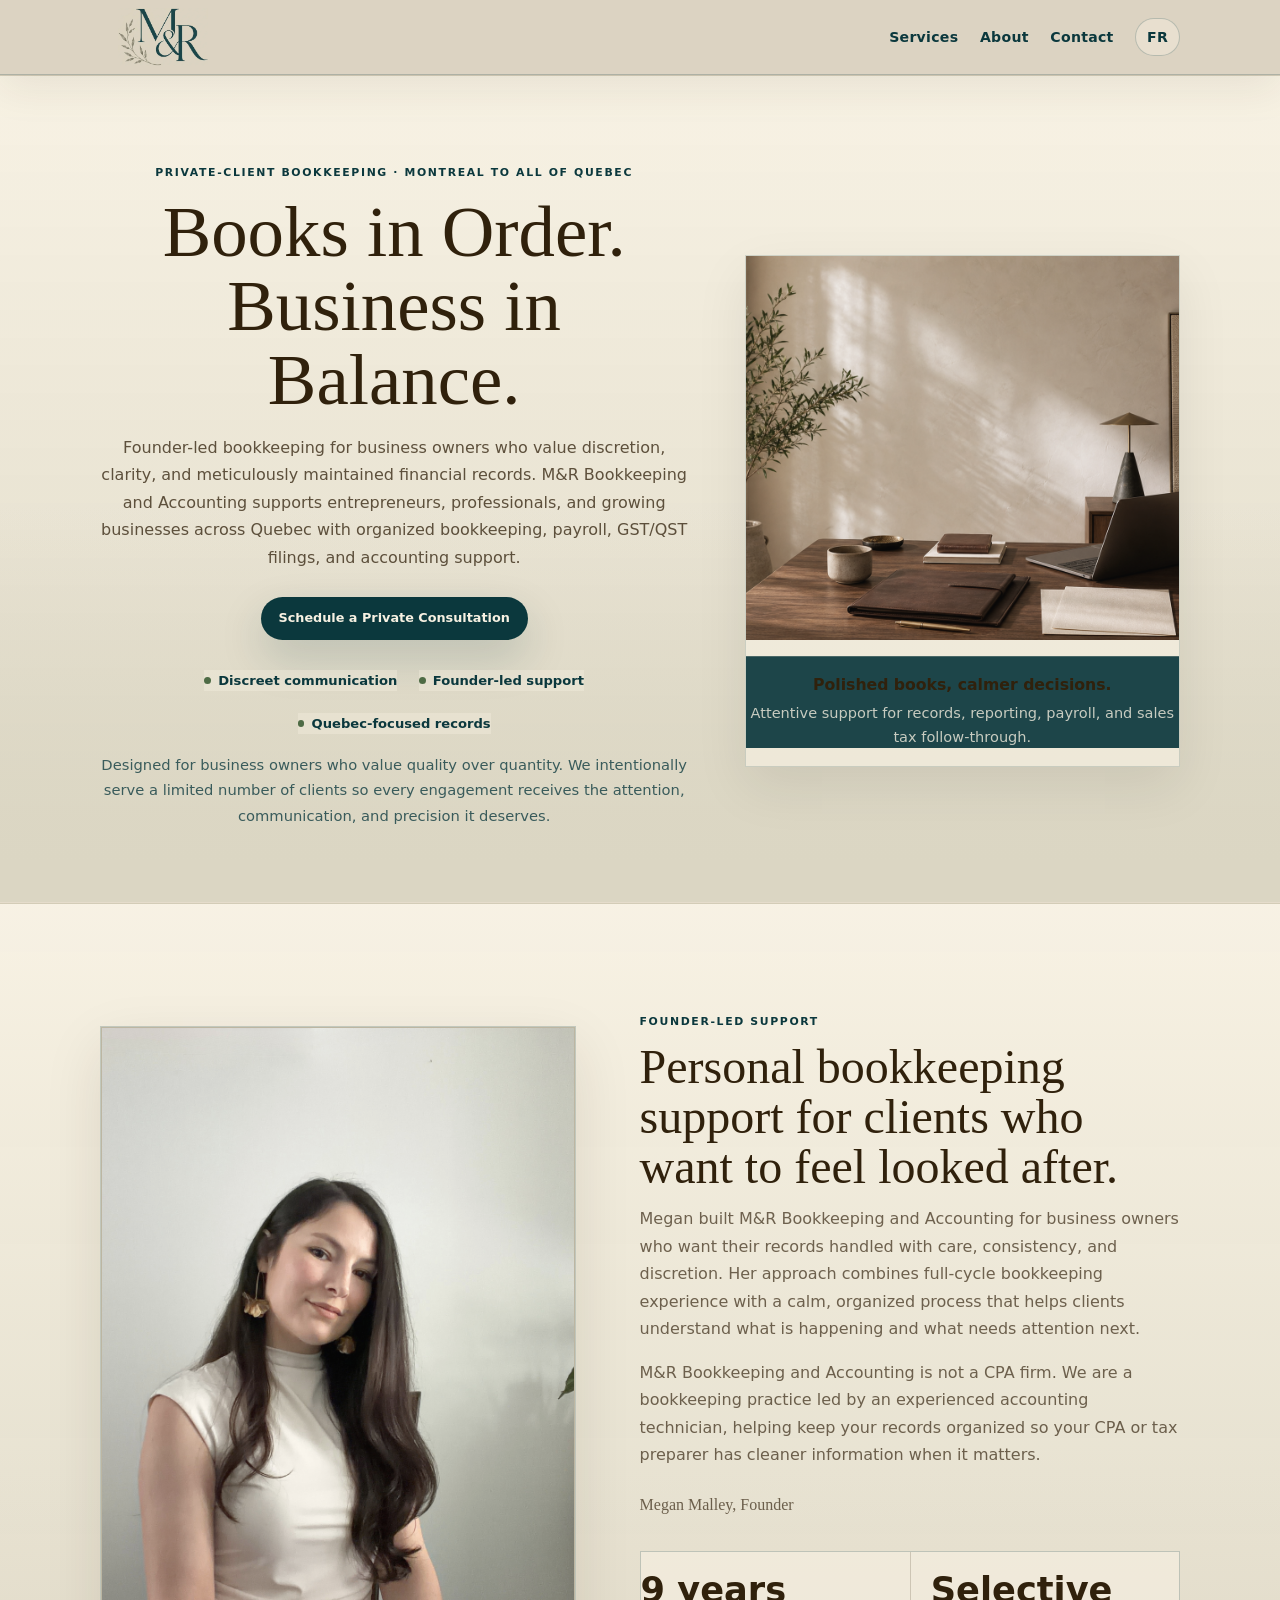
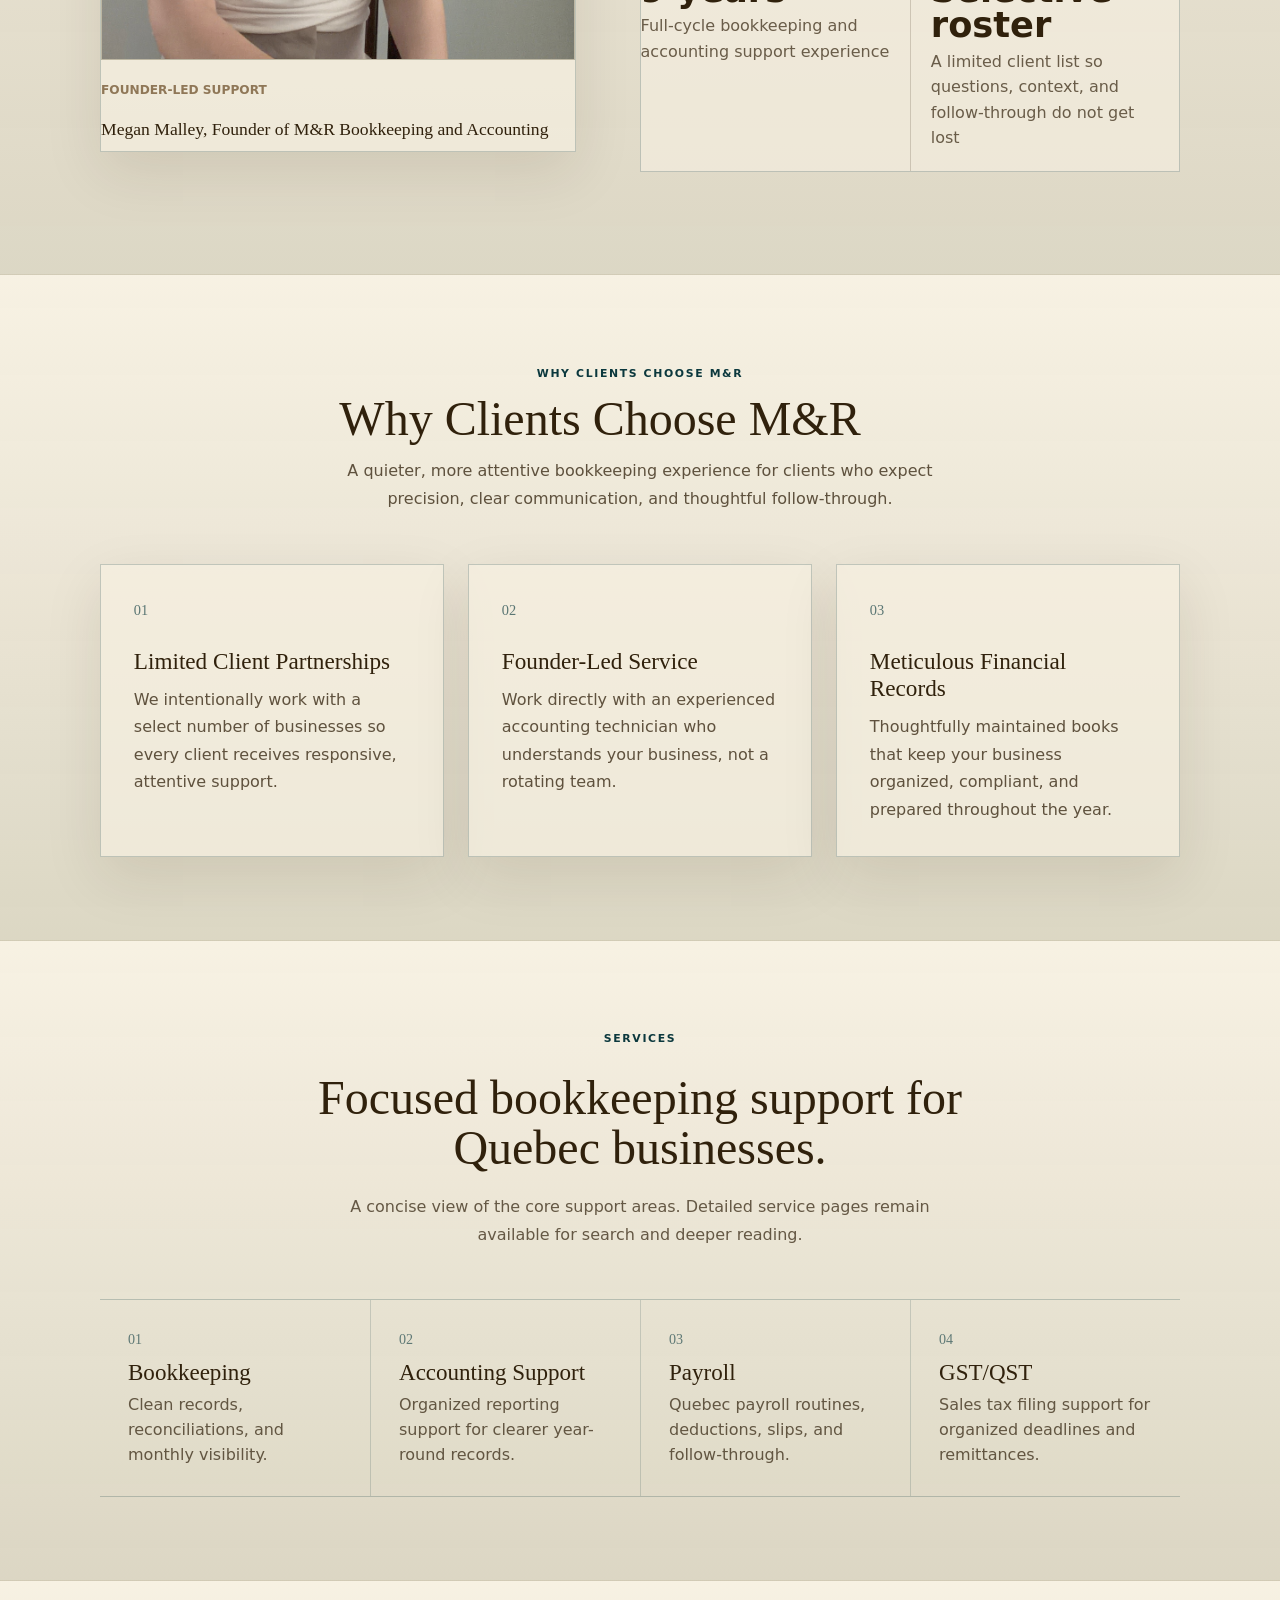
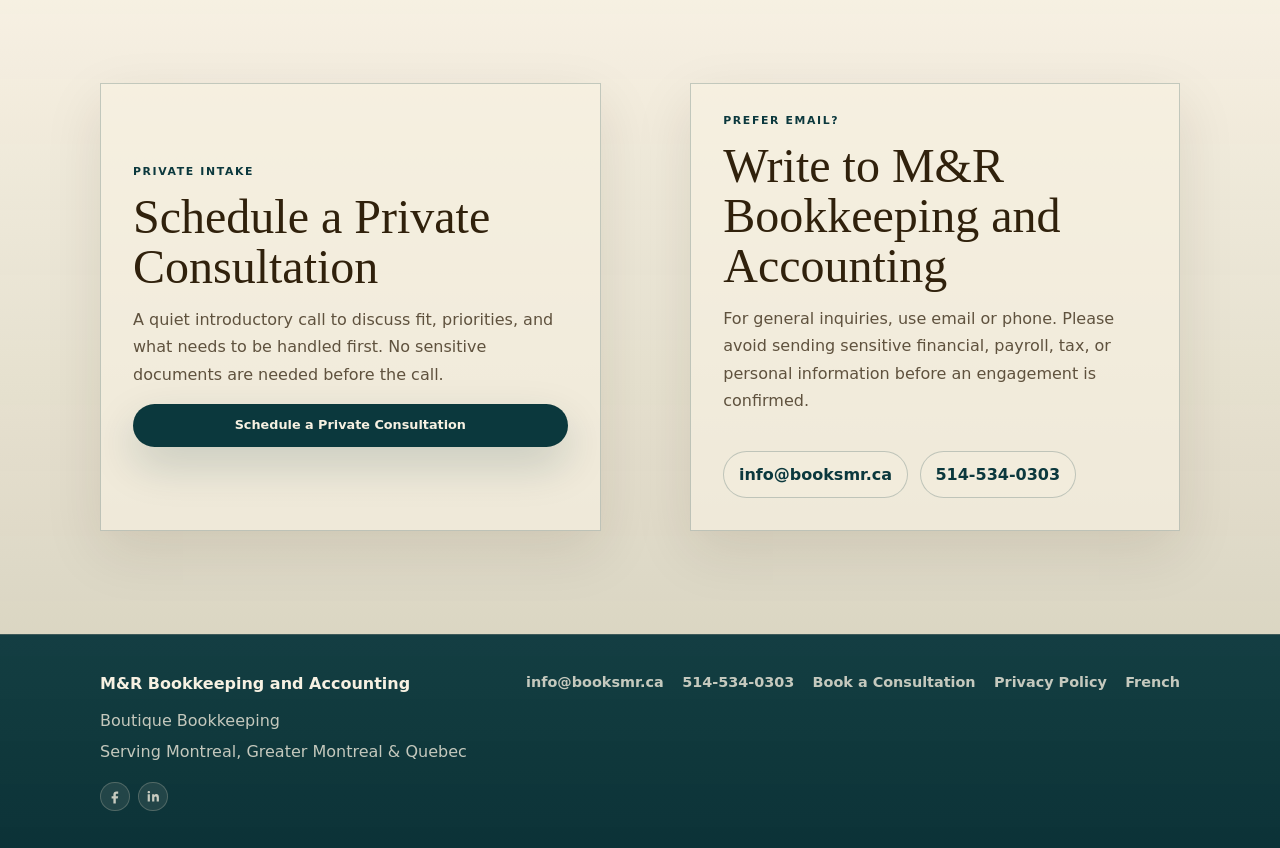
==== commit 1d263329: "Add files via upload" ====
--- a/index.html
+++ b/index.html
@@ -3,8 +3,8 @@
 <head>
   <meta charset="UTF-8" />
   <meta name="viewport" content="width=device-width, initial-scale=1.0" />
-  <title>Bookkeeping Services Montreal &amp; Quebec | M&amp;R Books</title>
-  <meta name="description" content="M&amp;R Books provides modern bookkeeping, accounting, payroll Quebec, and GST/QST support for small businesses, entrepreneurs, and individuals in Montreal and across Quebec.">
+  <title>Bookkeeping Services Montreal &amp; Quebec | M&R Bookkeeping and Accounting</title>
+  <meta name="description" content="M&R Bookkeeping and Accounting provides modern bookkeeping, accounting, payroll Quebec, and GST/QST support for small businesses, entrepreneurs, and individuals in Montreal and across Quebec.">
   <meta name="keywords" content="bookkeeping Montreal, bookkeeping Quebec, accounting services Montreal, accounting Quebec, payroll Quebec, payroll services Quebec, small business bookkeeping Montreal, GST QST filing Quebec">
   <link rel="stylesheet" href="styles.css" />
   <script src="assets/hero-olive-fade.js" defer></script>
@@ -14,150 +14,152 @@
   <link rel="apple-touch-icon" href="/assets/apple-touch-icon.png">
   <link rel="manifest" href="/assets/site.webmanifest">
   <script type="application/ld+json">
-  {
-    "@context": "https://schema.org",
-    "@graph": [
-      {
-        "@type": [
-          "AccountingService",
-          "LocalBusiness"
-        ],
-        "@id": "https://booksmr.ca/#business",
-        "name": "M&R Books",
-        "url": "https://booksmr.ca/",
-        "logo": "https://booksmr.ca/logo.png",
-        "image": [
-          "https://booksmr.ca/logo.png",
-          "https://booksmr.ca/bg-hero.jpg"
-        ],
-        "description": "M&R Books provides boutique bookkeeping, accounting, payroll, and GST/QST support for small businesses, entrepreneurs, and individuals in Montreal and across Quebec.",
+{
+  "@context": "https://schema.org",
+  "@graph": [
+    {
+      "@type": [
+        "AccountingService",
+        "LocalBusiness"
+      ],
+      "@id": "https://booksmr.ca/#business",
+      "name": "M&R Bookkeeping and Accounting",
+      "url": "https://booksmr.ca/",
+      "logo": "https://booksmr.ca/logo.png",
+      "image": [
+        "https://booksmr.ca/logo.png",
+        "https://booksmr.ca/bg-hero.jpg"
+      ],
+      "description": "M&R Bookkeeping and Accounting provides boutique bookkeeping, accounting, payroll, and GST/QST support for small businesses, entrepreneurs, and individuals in Montreal and across Quebec.",
+      "telephone": "+15145340303",
+      "email": "info@booksmr.ca",
+      "priceRange": "$",
+      "address": {
+        "@type": "PostalAddress",
+        "addressLocality": "Montreal",
+        "addressRegion": "QC",
+        "addressCountry": "CA"
+      },
+      "areaServed": [
+        {
+          "@type": "City",
+          "name": "Montreal"
+        },
+        {
+          "@type": "AdministrativeArea",
+          "name": "Quebec"
+        }
+      ],
+      "availableLanguage": [
+        "English",
+        "French"
+      ],
+      "knowsAbout": [
+        "bookkeeping Montreal",
+        "bookkeeping Quebec",
+        "accounting Quebec",
+        "payroll Quebec",
+        "GST/QST filing",
+        "small business bookkeeping"
+      ],
+      "contactPoint": {
+        "@type": "ContactPoint",
+        "contactType": "customer support",
         "telephone": "+15145340303",
         "email": "info@booksmr.ca",
-        "priceRange": "$",
-        "address": {
-          "@type": "PostalAddress",
-          "addressLocality": "Montreal",
-          "addressRegion": "QC",
-          "addressCountry": "CA"
-        },
-        "areaServed": [
-          {
-            "@type": "City",
-            "name": "Montreal"
-          },
-          {
-            "@type": "AdministrativeArea",
-            "name": "Quebec"
-          }
-        ],
+        "areaServed": "CA-QC",
         "availableLanguage": [
           "English",
           "French"
-        ],
-        "knowsAbout": [
-          "bookkeeping Montreal",
-          "bookkeeping Quebec",
-          "accounting Quebec",
-          "payroll Quebec",
-          "GST/QST filing",
-          "small business bookkeeping"
-        ],
-        "contactPoint": {
-          "@type": "ContactPoint",
-          "contactType": "customer support",
-          "telephone": "+15145340303",
-          "email": "info@booksmr.ca",
-          "areaServed": "CA-QC",
-          "availableLanguage": [
-            "English",
-            "French"
-          ]
-        },
-        "potentialAction": {
-          "@type": "ReserveAction",
-          "name": "Request a private introductory call",
-      "target": "https://book.booksmr.ca"
-        },
-        "hasOfferCatalog": {
-          "@type": "OfferCatalog",
-          "name": "Bookkeeping and accounting support services",
-          "itemListElement": [
-            {
-              "@type": "Offer",
-              "itemOffered": {
-                "@type": "Service",
-                "name": "Bookkeeping services",
-                "serviceType": "Bookkeeping",
-                "areaServed": [
-                  "Montreal",
-                  "Quebec"
-                ],
-                "url": "https://booksmr.ca/bookkeeping-montreal.html"
-              }
-            },
-            {
-              "@type": "Offer",
-              "itemOffered": {
-                "@type": "Service",
-                "name": "Payroll services",
-                "serviceType": "Payroll support",
-                "areaServed": "Quebec",
-                "url": "https://booksmr.ca/payroll-services-quebec.html"
-              }
-            },
-            {
-              "@type": "Offer",
-              "itemOffered": {
-                "@type": "Service",
-                "name": "GST/QST sales tax filing",
-                "serviceType": "Sales tax filing",
-                "areaServed": "Quebec",
-                "url": "https://booksmr.ca/sales-tax-filing-quebec.html"
-              }
+        ]
+      },
+      "potentialAction": {
+        "@type": "ReserveAction",
+        "name": "Request a private introductory call",
+        "target": "https://book.booksmr.ca"
+      },
+      "hasOfferCatalog": {
+        "@type": "OfferCatalog",
+        "name": "Bookkeeping and accounting support services",
+        "itemListElement": [
+          {
+            "@type": "Offer",
+            "itemOffered": {
+              "@type": "Service",
+              "name": "Bookkeeping services",
+              "serviceType": "Bookkeeping",
+              "areaServed": [
+                "Montreal",
+                "Quebec"
+              ],
+              "url": "https://booksmr.ca/bookkeeping-montreal.html"
             }
-          ]
-        }
-      },
-      {
-        "@type": "WebSite",
-        "@id": "https://booksmr.ca/#website",
-        "url": "https://booksmr.ca/",
-        "name": "M&R Books",
-        "publisher": {
-          "@id": "https://booksmr.ca/#business"
-        },
-        "inLanguage": [
-          "en-CA",
-          "fr-CA"
+          },
+          {
+            "@type": "Offer",
+            "itemOffered": {
+              "@type": "Service",
+              "name": "Payroll services",
+              "serviceType": "Payroll support",
+              "areaServed": "Quebec",
+              "url": "https://booksmr.ca/payroll-services-quebec.html"
+            }
+          },
+          {
+            "@type": "Offer",
+            "itemOffered": {
+              "@type": "Service",
+              "name": "GST/QST sales tax filing",
+              "serviceType": "Sales tax filing",
+              "areaServed": "Quebec",
+              "url": "https://booksmr.ca/sales-tax-filing-quebec.html"
+            }
+          }
         ]
       },
-      {
-        "@type": "WebPage",
-        "@id": "https://booksmr.ca/#webpage",
-        "url": "https://booksmr.ca/",
-        "name": "Bookkeeping Services Montreal & Quebec | M&R Books",
-        "description": "Modern bookkeeping, accounting, payroll Quebec, and GST/QST support for small businesses, entrepreneurs, and individuals in Montreal and across Quebec.",
-        "isPartOf": {
-          "@id": "https://booksmr.ca/#website"
-        },
-        "about": {
-          "@id": "https://booksmr.ca/#business"
-        },
-        "inLanguage": "en-CA"
-      }
-    ]
-  }
+      "alternateName": "M&R Books"
+    },
+    {
+      "@type": "WebSite",
+      "@id": "https://booksmr.ca/#website",
+      "url": "https://booksmr.ca/",
+      "name": "M&R Bookkeeping and Accounting",
+      "publisher": {
+        "@id": "https://booksmr.ca/#business"
+      },
+      "inLanguage": [
+        "en-CA",
+        "fr-CA"
+      ],
+      "alternateName": "M&R Books"
+    },
+    {
+      "@type": "WebPage",
+      "@id": "https://booksmr.ca/#webpage",
+      "url": "https://booksmr.ca/",
+      "name": "Bookkeeping Services Montreal & Quebec | M&R Bookkeeping and Accounting",
+      "description": "Modern bookkeeping, accounting, payroll Quebec, and GST/QST support for small businesses, entrepreneurs, and individuals in Montreal and across Quebec.",
+      "isPartOf": {
+        "@id": "https://booksmr.ca/#website"
+      },
+      "about": {
+        "@id": "https://booksmr.ca/#business"
+      },
+      "inLanguage": "en-CA"
+    }
+  ]
+}
   </script>
   <link rel="canonical" href="https://booksmr.ca/" />
   <link rel="alternate" hreflang="en-CA" href="https://booksmr.ca/" />
   <link rel="alternate" hreflang="fr-CA" href="https://booksmr.ca/index_fr.html" />
   <link rel="alternate" hreflang="x-default" href="https://booksmr.ca/" />
   <meta property="og:type" content="website" />
-  <meta property="og:site_name" content="M&amp;R Books" />
+  <meta property="og:site_name" content="M&R Bookkeeping and Accounting" />
   <meta property="og:locale" content="en_CA" />
   <meta property="og:locale:alternate" content="fr_CA" />
-  <meta property="og:title" content="Bookkeeping Services Montreal &amp; Quebec | M&amp;R Books" />
-  <meta property="og:description" content="M&amp;R Books provides modern bookkeeping, accounting, payroll Quebec, and GST/QST support for small businesses, entrepreneurs, and individuals in Montreal and across Quebec." />
+  <meta property="og:title" content="Bookkeeping Services Montreal &amp; Quebec | M&R Bookkeeping and Accounting" />
+  <meta property="og:description" content="M&R Bookkeeping and Accounting provides modern bookkeeping, accounting, payroll Quebec, and GST/QST support for small businesses, entrepreneurs, and individuals in Montreal and across Quebec." />
   <meta property="og:url" content="https://booksmr.ca/" />
   <meta property="og:image" content="https://booksmr.ca/assets/mr-books-hero.png" />
   <style>
@@ -194,23 +196,23 @@
   </div>
   <header class="site-header">
     <div class="container nav">
-      <a href="index.html" class="brand-logo" aria-label="M&amp;R Books home">
-        <img src="logo.png" alt="M&amp;R Books bookkeeping and accounting logo" class="logo-img" width="420" height="116" />
+      <a href="index.html" class="brand-logo" aria-label="M&R Bookkeeping and Accounting home">
+        <img src="logo.png" alt="M&R Bookkeeping and Accounting logo" class="logo-img" width="420" height="116" />
       </a>
       <nav class="nav-links" aria-label="Primary navigation"><a href="index.html#services">Services</a><a href="about.html">About</a><a href="index.html#contact">Contact</a><a href="index_fr.html" class="lang-switch" lang="fr">FR</a></nav>
     </div>
   </header>
   <main id="main">
-<section class="section hero" aria-labelledby="hero-title"><div class="container hero-grid"><div class="hero-copy"><div class="eyebrow">Private-client bookkeeping &middot; Montreal to all of Quebec</div><h1 id="hero-title">Books in Order. Business in Balance.</h1><p class="lead">Founder-led bookkeeping for business owners who value discretion, clarity, and meticulously maintained financial records. M&amp;R Books supports entrepreneurs, professionals, and growing businesses across Quebec with organized bookkeeping, payroll, GST/QST filings, and accounting support.</p><div class="hero-actions"><a href="#book" class="btn btn-primary">Schedule a Private Consultation</a></div><div class="hero-proof"><span>Discreet communication</span><span>Founder-led support</span><span>Quebec-focused records</span></div><p class="private-positioning">Designed for business owners who value quality over quantity. We intentionally serve a limited number of clients so every engagement receives the attention, communication, and precision it deserves.</p></div><div class="hero-media"><div class="image-frame"><img src="assets/mr-books-hero.png" alt="Professional bookkeeping workspace for Montreal and Quebec business financial records" width="1200" height="800" loading="eager" /><div class="floating-badge"><strong>Polished books, calmer decisions.</strong><span>Attentive support for records, reporting, payroll, and sales tax follow-through.</span></div></div></div></div></section>
-<section class="section section-soft home-founder" aria-labelledby="home-founder-title"><div class="container founder-story-grid"><figure class="founder-card home-founder-card"><div class="founder-photo-shell"><img class="founder-photo" src="assets/megan,jpg.jpg" alt="Megan, founder of M&R Books" width="1536" height="2048" loading="lazy" decoding="async" /></div><figcaption><span>Founder-led support</span><strong>Megan Malley, Founder of M&amp;R Books</strong></figcaption></figure><div class="founder-story-copy"><span class="section-kicker">Founder-led support</span><h2 id="home-founder-title">Personal bookkeeping support for clients who want to feel looked after.</h2><p>Megan built M&amp;R Books for business owners who want their records handled with care, consistency, and discretion. Her approach combines full-cycle bookkeeping experience with a calm, organized process that helps clients understand what is happening and what needs attention next.</p><p>M&amp;R Books is not a CPA firm. We are a bookkeeping practice led by an experienced accounting technician, helping keep your records organized so your CPA or tax preparer has cleaner information when it matters.</p><p class="founder-signature">Megan Malley, Founder</p><div class="experience-panel home-founder-proof" aria-label="Founder experience highlights"><div><strong>9 years</strong><span>Full-cycle bookkeeping and accounting support experience</span></div><div><strong>Selective roster</strong><span>A limited client list so questions, context, and follow-through do not get lost</span></div></div></div></div></section>
+<section class="section hero" aria-labelledby="hero-title"><div class="container hero-grid"><div class="hero-copy"><div class="eyebrow">Private-client bookkeeping &middot; Montreal to all of Quebec</div><h1 id="hero-title">Books in Order. Business in Balance.</h1><p class="lead">Founder-led bookkeeping for business owners who value discretion, clarity, and meticulously maintained financial records. M&R Bookkeeping and Accounting supports entrepreneurs, professionals, and growing businesses across Quebec with organized bookkeeping, payroll, GST/QST filings, and accounting support.</p><div class="hero-actions"><a href="#book" class="btn btn-primary">Schedule a Private Consultation</a></div><div class="hero-proof"><span>Discreet communication</span><span>Founder-led support</span><span>Quebec-focused records</span></div><p class="private-positioning">Designed for business owners who value quality over quantity. We intentionally serve a limited number of clients so every engagement receives the attention, communication, and precision it deserves.</p></div><div class="hero-media"><div class="image-frame"><img src="assets/mr-books-hero.png" alt="Professional bookkeeping workspace for Montreal and Quebec business financial records" width="1200" height="800" loading="eager" /><div class="floating-badge"><strong>Polished books, calmer decisions.</strong><span>Attentive support for records, reporting, payroll, and sales tax follow-through.</span></div></div></div></div></section>
+<section class="section section-soft home-founder" aria-labelledby="home-founder-title"><div class="container founder-story-grid"><figure class="founder-card home-founder-card"><div class="founder-photo-shell"><img class="founder-photo" src="assets/megan,jpg.jpg" alt="Megan, founder of M&R Bookkeeping and Accounting" width="1536" height="2048" loading="lazy" decoding="async" /></div><figcaption><span>Founder-led support</span><strong>Megan Malley, Founder of M&R Bookkeeping and Accounting</strong></figcaption></figure><div class="founder-story-copy"><span class="section-kicker">Founder-led support</span><h2 id="home-founder-title">Personal bookkeeping support for clients who want to feel looked after.</h2><p>Megan built M&R Bookkeeping and Accounting for business owners who want their records handled with care, consistency, and discretion. Her approach combines full-cycle bookkeeping experience with a calm, organized process that helps clients understand what is happening and what needs attention next.</p><p>M&R Bookkeeping and Accounting is not a CPA firm. We are a bookkeeping practice led by an experienced accounting technician, helping keep your records organized so your CPA or tax preparer has cleaner information when it matters.</p><p class="founder-signature">Megan Malley, Founder</p><div class="experience-panel home-founder-proof" aria-label="Founder experience highlights"><div><strong>9 years</strong><span>Full-cycle bookkeeping and accounting support experience</span></div><div><strong>Selective roster</strong><span>A limited client list so questions, context, and follow-through do not get lost</span></div></div></div></div></section>
 <section id="why" class="section section-solid private-why" aria-labelledby="why-title"><div class="container"><div class="section-heading centered"><span class="section-kicker">Why clients choose M&amp;R</span><h2 id="why-title">Why Clients Choose M&amp;R</h2><p class="muted">A quieter, more attentive bookkeeping experience for clients who expect precision, clear communication, and thoughtful follow-through.</p></div><div class="private-card-grid"><article class="glass-card private-card"><span>01</span><h3>Limited Client Partnerships</h3><p>We intentionally work with a select number of businesses so every client receives responsive, attentive support.</p></article><article class="glass-card private-card"><span>02</span><h3>Founder-Led Service</h3><p>Work directly with an experienced accounting technician who understands your business, not a rotating team.</p></article><article class="glass-card private-card"><span>03</span><h3>Meticulous Financial Records</h3><p>Thoughtfully maintained books that keep your business organized, compliant, and prepared throughout the year.</p></article></div></div></section>
 <section id="services" class="section section-solid"><div class="section-transition"></div><div class="container"><div class="section-heading centered"><span class="section-kicker">Services</span><h2>Focused bookkeeping support for Quebec businesses.</h2><p class="muted">A concise view of the core support areas. Detailed service pages remain available for search and deeper reading.</p></div><div class="service-menu" aria-label="Service pages"><a href="bookkeeping-montreal.html"><span>01</span><strong>Bookkeeping</strong><em>Clean records, reconciliations, and monthly visibility.</em></a><div><span>02</span><strong>Accounting Support</strong><em>Organized reporting support for clearer year-round records.</em></div><a href="payroll-services-quebec.html"><span>03</span><strong>Payroll</strong><em>Quebec payroll routines, deductions, slips, and follow-through.</em></a><a href="sales-tax-filing-quebec.html"><span>04</span><strong>GST/QST</strong><em>Sales tax filing support for organized deadlines and remittances.</em></a></div></div></section>
-<section id="contact" class="section section-soft"><div class="section-transition"></div><div class="container booking-layout compact-contact"><article class="glass-card booking-card" id="book"><span class="section-kicker">Private intake</span><h2>Schedule a Private Consultation</h2><p>A quiet introductory call to discuss fit, priorities, and what needs to be handled first. No sensitive documents are needed before the call.</p><a href="https://book.booksmr.ca" target="_blank" rel="noopener" class="btn btn-primary">Schedule a Private Consultation</a></article><article class="glass-card contact-card"><span class="section-kicker">Prefer email?</span><h2>Write to M&amp;R Books</h2><p class="muted">For general inquiries, use email or phone. Please avoid sending sensitive financial, payroll, tax, or personal information before an engagement is confirmed.</p><div class="direct-contact-links"><a href="mailto:info@booksmr.ca">info@booksmr.ca</a><a href="tel:+15145340303">514-534-0303</a></div></article></div></section>
+<section id="contact" class="section section-soft"><div class="section-transition"></div><div class="container booking-layout compact-contact"><article class="glass-card booking-card" id="book"><span class="section-kicker">Private intake</span><h2>Schedule a Private Consultation</h2><p>A quiet introductory call to discuss fit, priorities, and what needs to be handled first. No sensitive documents are needed before the call.</p><a href="https://book.booksmr.ca" target="_blank" rel="noopener" class="btn btn-primary">Schedule a Private Consultation</a></article><article class="glass-card contact-card"><span class="section-kicker">Prefer email?</span><h2>Write to M&R Bookkeeping and Accounting</h2><p class="muted">For general inquiries, use email or phone. Please avoid sending sensitive financial, payroll, tax, or personal information before an engagement is confirmed.</p><div class="direct-contact-links"><a href="mailto:info@booksmr.ca">info@booksmr.ca</a><a href="tel:+15145340303">514-534-0303</a></div></article></div></section>
   </main>
   <footer class="site-footer">
     <div class="container footer-inner refined-footer">
       <div class="footer-brand">
-        <strong>M&amp;R Books</strong>
+        <strong>M&R Bookkeeping and Accounting</strong>
         <span>Boutique Bookkeeping</span>
         <span>Serving Montreal, Greater Montreal &amp; Quebec</span>
       </div>
@@ -245,8 +247,8 @@
         var consent = document.createElement('p');
         consent.className = 'form-consent';
         consent.innerHTML = isFrench
-          ? 'En soumettant ce formulaire, vous consentez à ce que M&amp;R Books recueille et utilise les renseignements fournis afin de répondre à votre demande et de fournir des services de tenue de livres, de comptabilité, de fiscalité et des services professionnels connexes. Vos renseignements seront traités conformément à notre <a href="' + privacyUrl + '">Politique de confidentialité</a>.'
-          : 'By submitting this form, you consent to M&amp;R Books collecting and using the information provided for the purpose of responding to your inquiry and providing bookkeeping, accounting, tax, and related professional services. Your information will be handled in accordance with our <a href="' + privacyUrl + '">Privacy Policy</a>.';
+          ? 'En soumettant ce formulaire, vous consentez à ce que M&R Bookkeeping and Accounting recueille et utilise les renseignements fournis afin de répondre à votre demande et de fournir des services de tenue de livres, de comptabilité, de fiscalité et des services professionnels connexes. Vos renseignements seront traités conformément à notre <a href="' + privacyUrl + '">Politique de confidentialité</a>.'
+          : 'By submitting this form, you consent to M&R Bookkeeping and Accounting collecting and using the information provided for the purpose of responding to your inquiry and providing bookkeeping, accounting, tax, and related professional services. Your information will be handled in accordance with our <a href="' + privacyUrl + '">Privacy Policy</a>.';
         var submit = form.querySelector('button[type="submit"], input[type="submit"], button');
         form.insertBefore(consent, submit || null);
       }
@@ -259,8 +261,8 @@
       var target = footer.querySelector('.about-footer-copy') || footer.querySelector('.compact-footer-inner > div') || footer.querySelector('.footer-inner > div') || footer.querySelector('.footer-grid > div') || footer.querySelector('.container > div') || footer;
       var socials = document.createElement('div');
       socials.className = 'footer-socials';
-      socials.setAttribute('aria-label', 'M&R Books social links');
-      socials.innerHTML = '<a href="https://www.facebook.com/people/MR-Books/61589538657012/" target="_blank" rel="noopener" aria-label="M&R Books on Facebook"><svg viewBox="0 0 24 24" aria-hidden="true"><path d="M14 8h3V4h-3c-3 0-5 2-5 5v3H6v4h3v8h4v-8h3.2l.8-4h-4V9c0-.6.4-1 1-1Z"/></svg></a><a href="https://www.linkedin.com/company/m-r-books/" target="_blank" rel="noopener" aria-label="M&R Books on LinkedIn"><svg viewBox="0 0 24 24" aria-hidden="true"><path d="M6.5 8.7H2.8V21h3.7V8.7ZM4.7 7.2c1.2 0 2.1-.8 2.1-1.9S5.9 3.4 4.7 3.4s-2.1.8-2.1 1.9.9 1.9 2.1 1.9ZM21.5 21h-3.7v-6.2c0-1.5-.5-2.5-1.9-2.5-1 0-1.6.7-1.9 1.3-.1.2-.1.6-.1.9V21h-3.7V8.7h3.7v1.7c.5-.8 1.4-2 3.4-2 2.5 0 4.2 1.6 4.2 5.1V21Z"/></svg></a>';
+      socials.setAttribute('aria-label', 'M&R Bookkeeping and Accounting social links');
+      socials.innerHTML = '<a href="https://www.facebook.com/people/MR-Books/61589538657012/" target="_blank" rel="noopener" aria-label="M&R Bookkeeping and Accounting on Facebook"><svg viewBox="0 0 24 24" aria-hidden="true"><path d="M14 8h3V4h-3c-3 0-5 2-5 5v3H6v4h3v8h4v-8h3.2l.8-4h-4V9c0-.6.4-1 1-1Z"/></svg></a><a href="https://www.linkedin.com/company/m-r-books/" target="_blank" rel="noopener" aria-label="M&R Bookkeeping and Accounting on LinkedIn"><svg viewBox="0 0 24 24" aria-hidden="true"><path d="M6.5 8.7H2.8V21h3.7V8.7ZM4.7 7.2c1.2 0 2.1-.8 2.1-1.9S5.9 3.4 4.7 3.4s-2.1.8-2.1 1.9.9 1.9 2.1 1.9ZM21.5 21h-3.7v-6.2c0-1.5-.5-2.5-1.9-2.5-1 0-1.6.7-1.9 1.3-.1.2-.1.6-.1.9V21h-3.7V8.7h3.7v1.7c.5-.8 1.4-2 3.4-2 2.5 0 4.2 1.6 4.2 5.1V21Z"/></svg></a>';
       target.appendChild(socials);
     })();
 
@@ -328,8 +330,8 @@
       var privacyUrl = isFrench ? 'politique-confidentialite.html' : 'privacy.html';
       var privacyLabel = isFrench ? 'Politique de confidentialité' : 'Privacy Policy';
       var consentText = isFrench
-        ? 'En soumettant ce formulaire, vous consentez à ce que M&amp;R Books recueille et utilise les renseignements fournis afin de répondre à votre demande et de fournir des services de tenue de livres, de comptabilité, de fiscalité et des services professionnels connexes. Vos renseignements seront traités conformément à notre <a href="' + privacyUrl + '">Politique de confidentialité</a>.'
-        : 'By submitting this form, you consent to M&amp;R Books collecting and using the information provided for the purpose of responding to your inquiry and providing bookkeeping, accounting, tax, and related professional services. Your information will be handled in accordance with our <a href="' + privacyUrl + '">Privacy Policy</a>.';
+        ? 'En soumettant ce formulaire, vous consentez à ce que M&R Bookkeeping and Accounting recueille et utilise les renseignements fournis afin de répondre à votre demande et de fournir des services de tenue de livres, de comptabilité, de fiscalité et des services professionnels connexes. Vos renseignements seront traités conformément à notre <a href="' + privacyUrl + '">Politique de confidentialité</a>.'
+        : 'By submitting this form, you consent to M&R Bookkeeping and Accounting collecting and using the information provided for the purpose of responding to your inquiry and providing bookkeeping, accounting, tax, and related professional services. Your information will be handled in accordance with our <a href="' + privacyUrl + '">Privacy Policy</a>.';
 
       var footer = document.querySelector('.site-footer, footer');
       if (footer && !footer.querySelector('a[href="' + privacyUrl + '"]')) {
